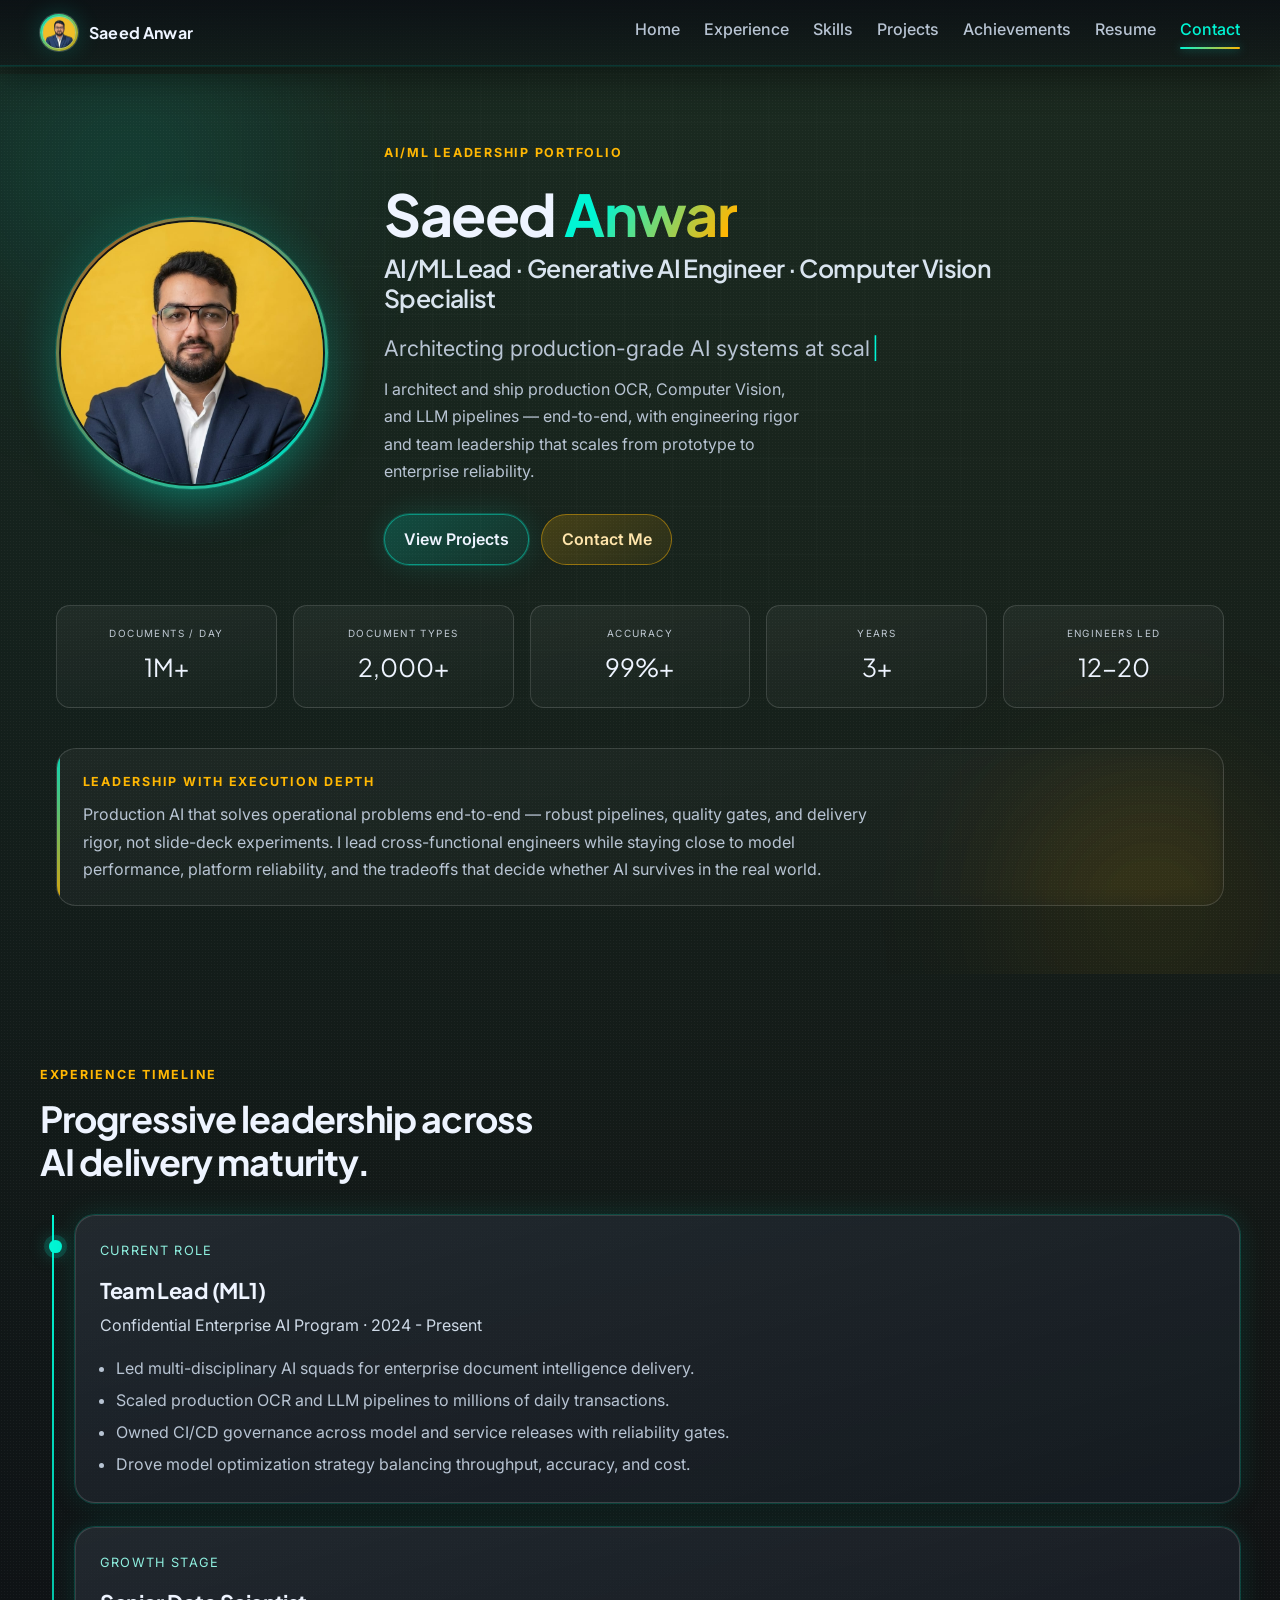
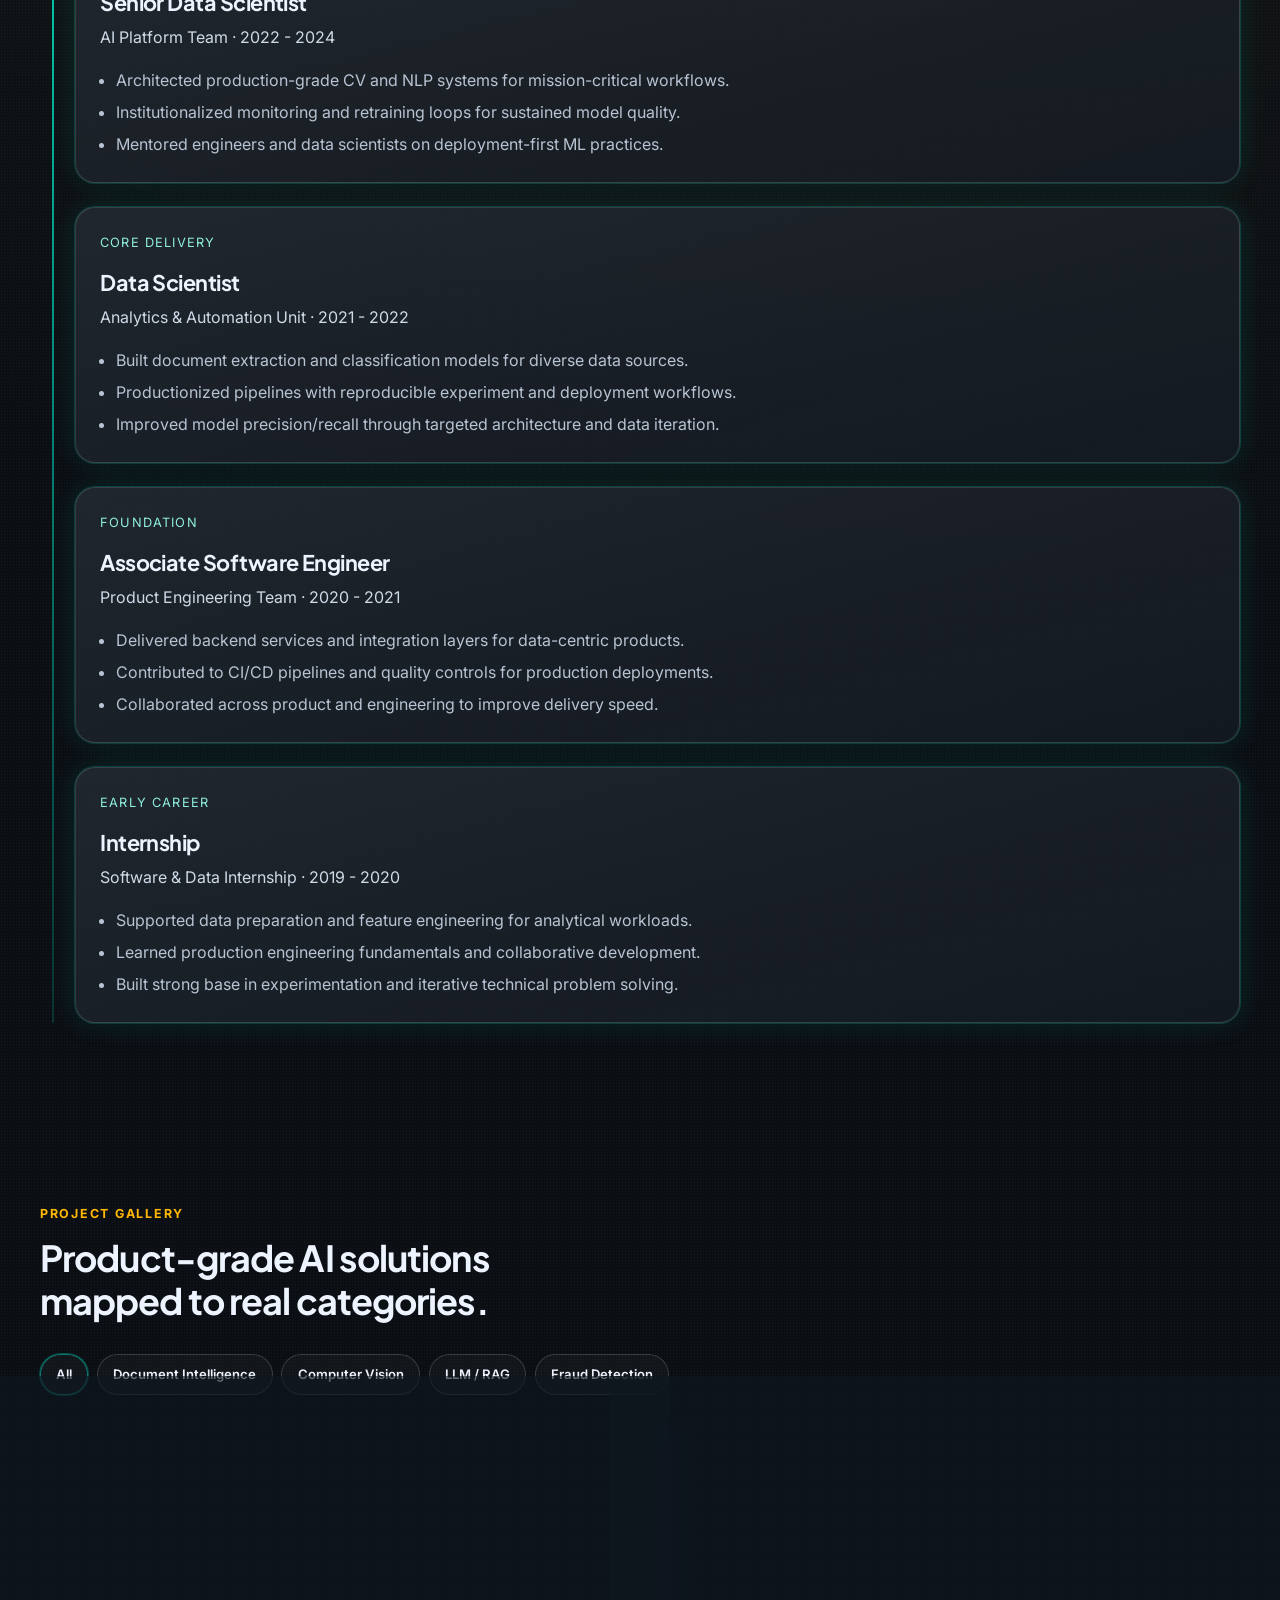
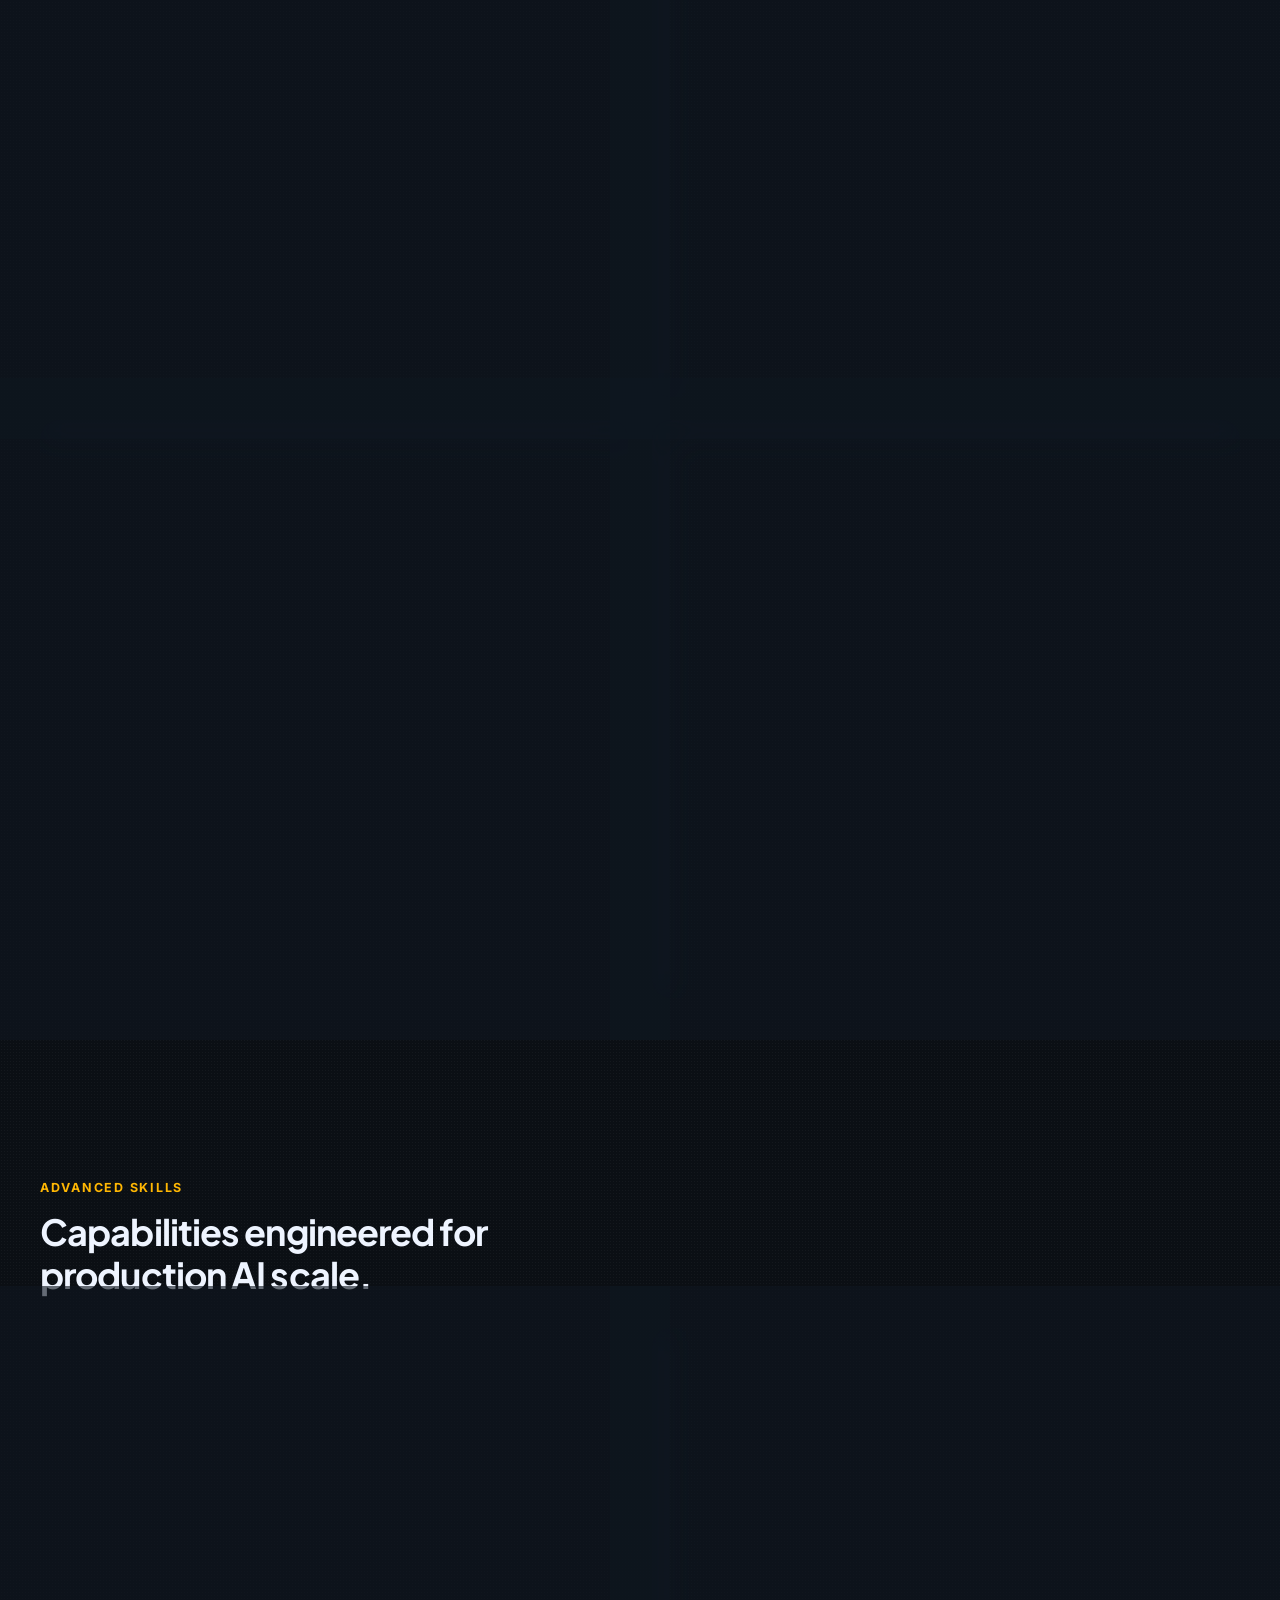
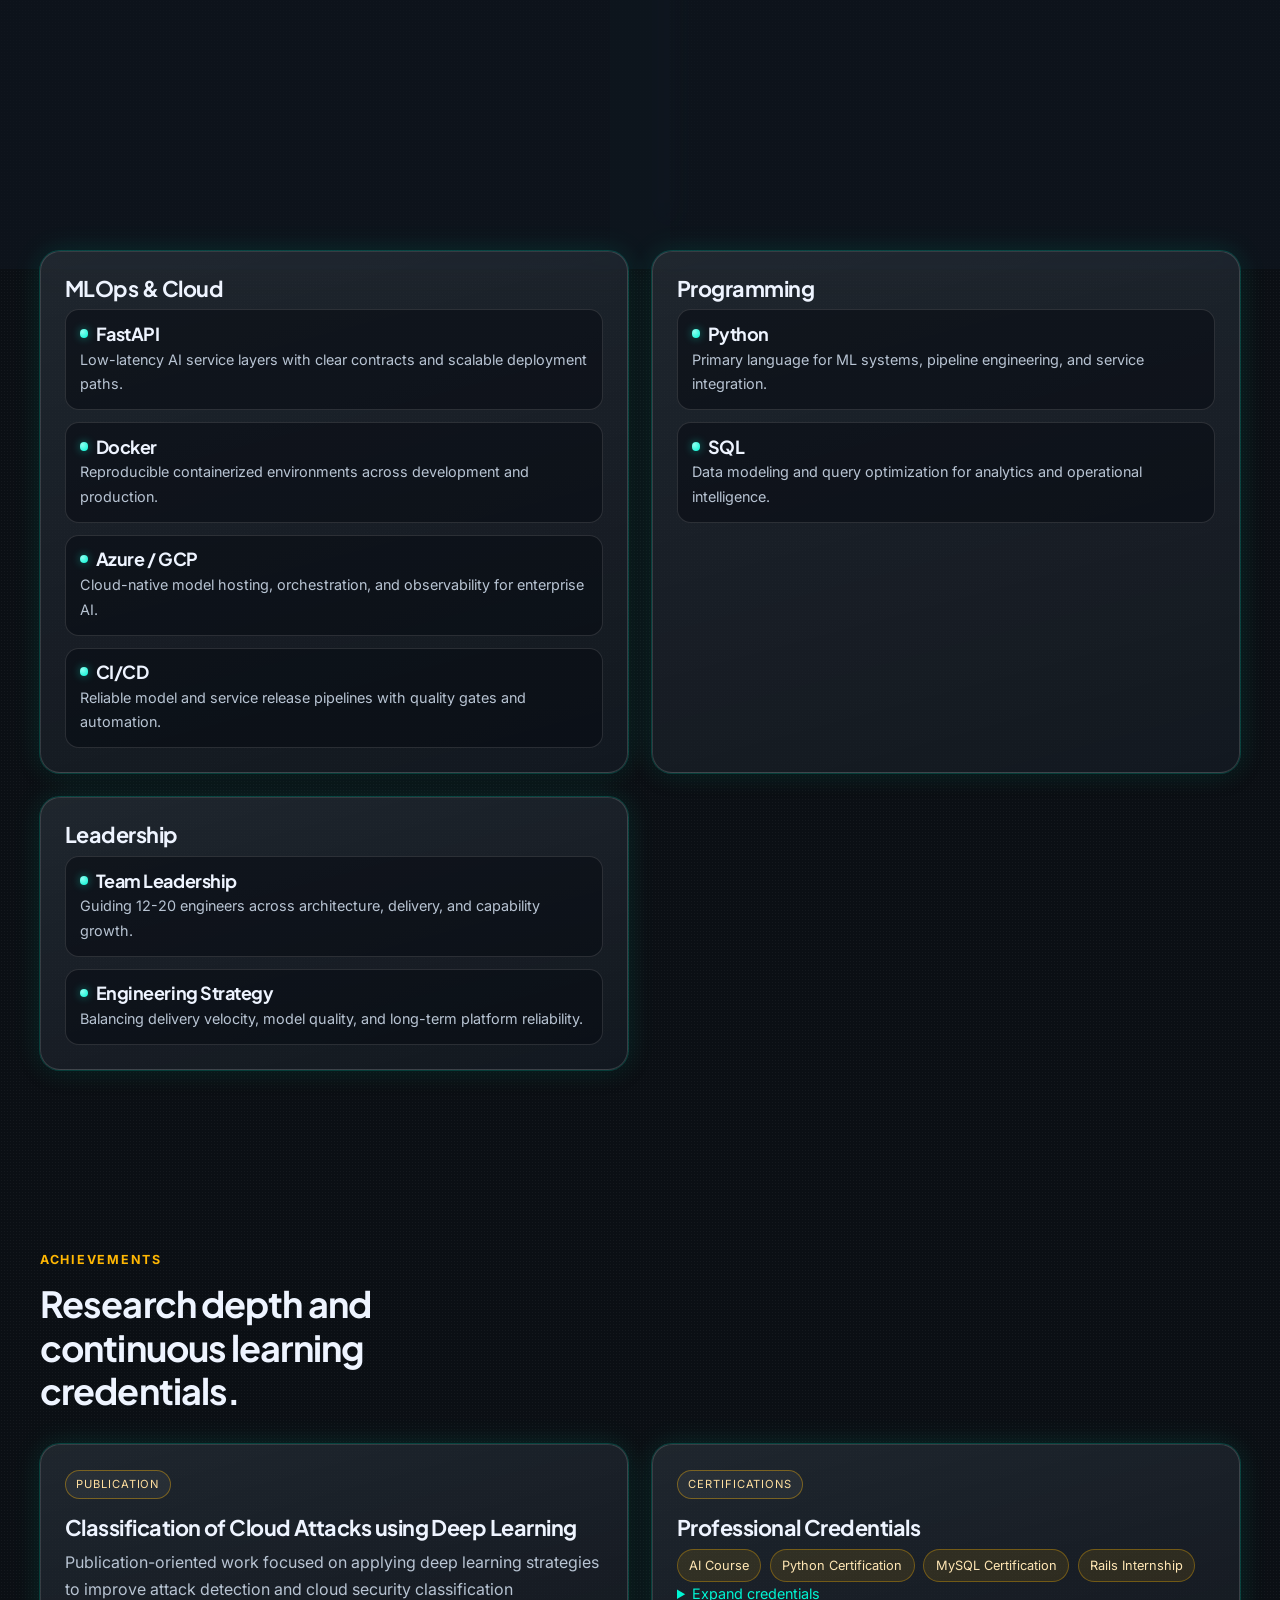
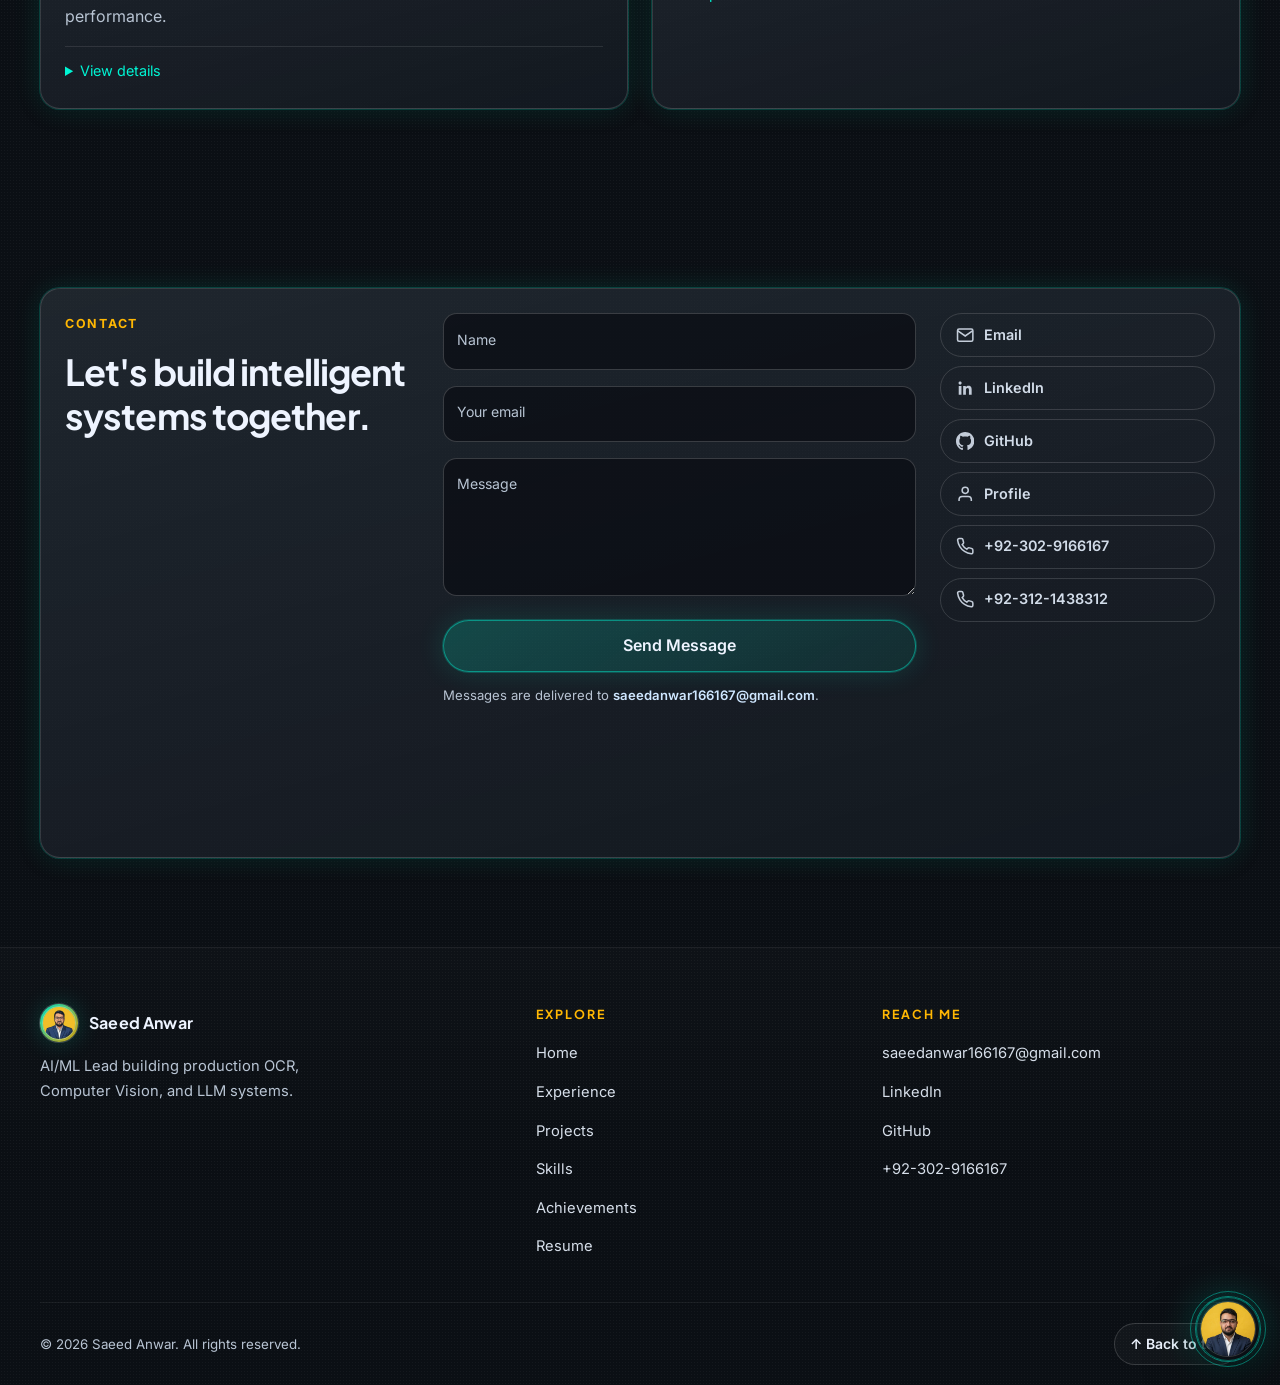
==== index.html @ 77d49981 "Refactor hero section by removing redundant profile frame and repositioning the floating action butt" ====
<!doctype html>
<html lang="en">
  <head>
    <meta charset="UTF-8" />
    <meta name="viewport" content="width=device-width, initial-scale=1.0" />
    <title>Saeed Anwar | AI/ML Lead Portfolio</title>
    <meta
      name="description"
      content="Saeed Anwar - AI/ML Lead building production OCR, Computer Vision, and LLM systems at enterprise scale."
    />
    <meta property="og:title" content="Saeed Anwar | AI/ML Lead Portfolio" />
    <meta
      property="og:description"
      content="Production-grade AI systems, high-impact projects, and end-to-end leadership in OCR, CV, and LLM pipelines."
    />
    <meta property="og:type" content="website" />
    <meta property="og:url" content="https://github.com/Saeed0296/saeed-anwar-portfolio" />
    <meta name="theme-color" content="#0B0F14" />

    <link rel="preconnect" href="https://fonts.googleapis.com" />
    <link rel="preconnect" href="https://fonts.gstatic.com" crossorigin />
    <link
      href="https://fonts.googleapis.com/css2?family=Inter:wght@400;500;600;700;800&family=Plus+Jakarta+Sans:wght@600;700;800&display=swap"
      rel="stylesheet"
    />
    <link rel="icon" type="image/svg+xml" href="assets/images/favicon-round.svg?v=4" />
    <link rel="alternate icon" type="image/jpeg" href="assets/images/logo_img.jpeg" />
    <link rel="apple-touch-icon" href="assets/images/logo_img.jpeg" />
    <link rel="stylesheet" href="assets/css/main.css" />
  </head>
  <body>
    <div class="cursor-glow" id="cursorGlow" aria-hidden="true"></div>
    <div class="bg-noise" aria-hidden="true"></div>
    <div class="scroll-progress" id="scrollProgress" aria-hidden="true"></div>

    <header class="site-header">
      <div class="container flex items-center justify-between">
        <a class="brand" href="#home" aria-label="Saeed Anwar Home">
          <span class="brand-avatar-wrap">
            <img
              src="assets/images/logo_img.jpeg"
              alt="Saeed Anwar portrait"
              class="brand-avatar"
              loading="lazy"
            />
          </span>
          <span class="brand-name">Saeed Anwar</span>
        </a>
        <nav class="site-nav" aria-label="Primary Navigation">
          <a href="#home">Home</a>
          <a href="#experience">Experience</a>
          <a href="#skills">Skills</a>
          <a href="#projects">Projects</a>
          <a href="#achievements">Achievements</a>
          <a href="resume.html" data-page-link>Resume</a>
          <a href="#contact">Contact</a>
        </nav>
        <button
          class="menu-toggle"
          id="menuToggle"
          type="button"
          aria-label="Toggle mobile navigation"
          aria-expanded="false"
          aria-controls="mobileMenu"
        >
          <span></span><span></span><span></span>
        </button>
      </div>
      <nav class="mobile-menu" id="mobileMenu" aria-label="Mobile Navigation">
        <a href="#home">Home</a>
        <a href="#experience">Experience</a>
        <a href="#skills">Skills</a>
        <a href="#projects">Projects</a>
        <a href="#achievements">Achievements</a>
        <a href="resume.html" data-page-link>Resume</a>
        <a href="#contact">Contact</a>
      </nav>
    </header>

    <main id="home">
      <section class="hero-bento section-transition" aria-label="Saeed Anwar — overview">
        <div class="hero-bento__bg" aria-hidden="true">
          <span class="hero-bento__glow hero-bento__glow--cyan"></span>
          <span class="hero-bento__glow hero-bento__glow--amber"></span>
          <span class="hero-bento__grid"></span>
        </div>

        <div class="container hero-bento__inner">
          <div class="hero-bento__lead">
            <figure class="hero-profile-frame hero-reveal" id="heroProfileFrame" data-hero-profile>
              <span class="hero-profile-frame__shine" aria-hidden="true"></span>
              <span class="hero-profile-frame__halo" aria-hidden="true"></span>
              <img
                class="hero-profile-frame__img"
                src="assets/images/profile_pic.jpeg"
                alt="Saeed Anwar"
                width="640"
                height="640"
                loading="eager"
                decoding="async"
              />
            </figure>

            <div class="hero-bento__copy">
              <p class="eyebrow hero-reveal">AI/ML Leadership Portfolio</p>
              <h1 class="hero-reveal">
                Saeed <span class="hero-bento__name-accent">Anwar</span>
              </h1>
              <h2 class="hero-title hero-reveal">
                AI/ML Lead · Generative AI Engineer · Computer Vision Specialist
              </h2>
              <p class="lead hero-reveal">
                <span id="typedTagline" data-text="Architecting production-grade AI systems at scale."></span>
              </p>
              <p class="hero-reveal hero-bento__hook">
                I architect and ship production OCR, Computer Vision, and LLM pipelines —
                end-to-end, with engineering rigor and team leadership that scales from prototype
                to enterprise reliability.
              </p>
              <div class="actions hero-reveal">
                <a class="btn btn-primary" href="#projects">View Projects</a>
                <a class="btn btn-secondary" href="#contact">Contact Me</a>
              </div>
            </div>
          </div>

          <ul class="hero-bento__stats reveal" aria-label="Impact metrics">
            <li class="reveal-stagger">
              <p class="stat-label">Documents / Day</p>
              <p class="stat-value">
                <span class="counter" data-target="1000000" data-format="compact" data-suffix="+">0</span>
              </p>
            </li>
            <li class="reveal-stagger">
              <p class="stat-label">Document Types</p>
              <p class="stat-value">
                <span class="counter" data-target="2000" data-format="comma" data-suffix="+">0</span>
              </p>
            </li>
            <li class="reveal-stagger">
              <p class="stat-label">Accuracy</p>
              <p class="stat-value">
                <span class="counter" data-target="99" data-suffix="%+">0</span>
              </p>
            </li>
            <li class="reveal-stagger">
              <p class="stat-label">Years</p>
              <p class="stat-value">
                <span class="counter" data-target="3" data-suffix="+">0</span>
              </p>
            </li>
            <li class="reveal-stagger">
              <p class="stat-label">Engineers Led</p>
              <p class="stat-value">12-20</p>
            </li>
          </ul>

          <article class="hero-bento__story reveal" aria-label="About Saeed Anwar">
            <p class="eyebrow reveal-stagger">Leadership with execution depth</p>
            <p class="reveal-stagger">
              Production AI that solves operational problems end-to-end —
              robust pipelines, quality gates, and delivery rigor, not slide-deck experiments.
              I lead cross-functional engineers while staying close to model performance,
              platform reliability, and the tradeoffs that decide whether AI survives in the real world.
            </p>
          </article>
        </div>
      </section>

      <section id="experience" class="section-wrap section-transition">
        <div class="container reveal">
          <div class="section-heading reveal-stagger">
            <p class="eyebrow">Experience Timeline</p>
            <h2>Progressive leadership across AI delivery maturity.</h2>
          </div>
          <div class="timeline">
            <article class="timeline-item reveal-stagger">
              <div class="timeline-dot"></div>
              <div class="card glass-card timeline-card">
                <p class="timeline-meta">Current Role</p>
                <h3>Team Lead (ML1)</h3>
                <p class="timeline-company">Confidential Enterprise AI Program · 2024 - Present</p>
                <ul>
                  <li>Led multi-disciplinary AI squads for enterprise document intelligence delivery.</li>
                  <li>Scaled production OCR and LLM pipelines to millions of daily transactions.</li>
                  <li>Owned CI/CD governance across model and service releases with reliability gates.</li>
                  <li>Drove model optimization strategy balancing throughput, accuracy, and cost.</li>
                </ul>
              </div>
            </article>
            <article class="timeline-item reveal-stagger">
              <div class="timeline-dot"></div>
              <div class="card glass-card timeline-card">
                <p class="timeline-meta">Growth Stage</p>
                <h3>Senior Data Scientist</h3>
                <p class="timeline-company">AI Platform Team · 2022 - 2024</p>
                <ul>
                  <li>Architected production-grade CV and NLP systems for mission-critical workflows.</li>
                  <li>Institutionalized monitoring and retraining loops for sustained model quality.</li>
                  <li>Mentored engineers and data scientists on deployment-first ML practices.</li>
                </ul>
              </div>
            </article>
            <article class="timeline-item reveal-stagger">
              <div class="timeline-dot"></div>
              <div class="card glass-card timeline-card">
                <p class="timeline-meta">Core Delivery</p>
                <h3>Data Scientist</h3>
                <p class="timeline-company">Analytics & Automation Unit · 2021 - 2022</p>
                <ul>
                  <li>Built document extraction and classification models for diverse data sources.</li>
                  <li>Productionized pipelines with reproducible experiment and deployment workflows.</li>
                  <li>Improved model precision/recall through targeted architecture and data iteration.</li>
                </ul>
              </div>
            </article>
            <article class="timeline-item reveal-stagger">
              <div class="timeline-dot"></div>
              <div class="card glass-card timeline-card">
                <p class="timeline-meta">Foundation</p>
                <h3>Associate Software Engineer</h3>
                <p class="timeline-company">Product Engineering Team · 2020 - 2021</p>
                <ul>
                  <li>Delivered backend services and integration layers for data-centric products.</li>
                  <li>Contributed to CI/CD pipelines and quality controls for production deployments.</li>
                  <li>Collaborated across product and engineering to improve delivery speed.</li>
                </ul>
              </div>
            </article>
            <article class="timeline-item reveal-stagger">
              <div class="timeline-dot"></div>
              <div class="card glass-card timeline-card">
                <p class="timeline-meta">Early Career</p>
                <h3>Internship</h3>
                <p class="timeline-company">Software & Data Internship · 2019 - 2020</p>
                <ul>
                  <li>Supported data preparation and feature engineering for analytical workloads.</li>
                  <li>Learned production engineering fundamentals and collaborative development.</li>
                  <li>Built strong base in experimentation and iterative technical problem solving.</li>
                </ul>
              </div>
            </article>
          </div>
        </div>
      </section>

      <section id="projects" class="section-wrap section-transition">
        <div class="container reveal">
          <div class="section-heading reveal-stagger">
            <p class="eyebrow">Project Gallery</p>
            <h2>Product-grade AI solutions mapped to real categories.</h2>
          </div>
          <div class="project-filters reveal-stagger">
            <button class="btn btn-ghost is-active" data-filter="all">All</button>
            <button class="btn btn-ghost" data-filter="Document Intelligence">Document Intelligence</button>
            <button class="btn btn-ghost" data-filter="Computer Vision">Computer Vision</button>
            <button class="btn btn-ghost" data-filter="LLM / RAG">LLM / RAG</button>
            <button class="btn btn-ghost" data-filter="Fraud Detection">Fraud Detection</button>
          </div>
          <div class="projects-grid">
            <article class="card glass-card project-card reveal-stagger tilt-card" data-category="Document Intelligence">
              <span class="badge">Document Intelligence</span>
              <img
                loading="lazy"
                src="https://images.unsplash.com/photo-1555949963-aa79dcee981c?auto=format&fit=crop&w=1200&q=80"
                alt="Document processing visualization"
              />
              <h3>Enterprise OCR Orchestrator</h3>
              <p>High-throughput extraction pipeline handling multilingual documents at scale.</p>
              <p class="stack">OCR · FastAPI · Docker · Azure</p>
              <a class="text-link" href="https://github.com/Saeed0296" target="_blank" rel="noopener"
                >View on GitHub</a
              >
            </article>
            <article class="card glass-card project-card reveal-stagger tilt-card" data-category="Computer Vision">
              <span class="badge">Computer Vision</span>
              <img
                loading="lazy"
                src="https://images.unsplash.com/photo-1535223289827-42f1e9919769?auto=format&fit=crop&w=1200&q=80"
                alt="Computer vision board"
              />
              <h3>Visual Defect Intelligence</h3>
              <p>Model suite using YOLO and ViT for real-time defect localization and triage.</p>
              <p class="stack">YOLO · ViT · Python · GCP</p>
              <a class="text-link" href="https://github.com/Saeed0296" target="_blank" rel="noopener"
                >View on GitHub</a
              >
            </article>
            <article class="card glass-card project-card reveal-stagger tilt-card" data-category="LLM / RAG">
              <span class="badge">LLM / RAG</span>
              <img
                loading="lazy"
                src="https://images.unsplash.com/photo-1677442135703-1787eea5ce01?auto=format&fit=crop&w=1200&q=80"
                alt="Generative AI interface"
              />
              <h3>Knowledge Copilot for Ops</h3>
              <p>RAG-powered assistant built on Llama 3 and Mistral for grounded decisions.</p>
              <p class="stack">Llama 3 · Mistral · RAG · SQL</p>
              <a class="text-link" href="https://github.com/Saeed0296" target="_blank" rel="noopener"
                >View on GitHub</a
              >
            </article>
            <article class="card glass-card project-card reveal-stagger tilt-card" data-category="Fraud Detection">
              <span class="badge">Fraud Detection</span>
              <img
                loading="lazy"
                src="https://images.unsplash.com/photo-1563013544-824ae1b704d3?auto=format&fit=crop&w=1200&q=80"
                alt="Fraud analytics interface"
              />
              <h3>Anomaly Risk Scoring Engine</h3>
              <p>Fraud detection pipeline combining graph and behavioral features for fast alerts.</p>
              <p class="stack">Python · SQL · CI/CD · FastAPI</p>
              <a class="text-link" href="https://github.com/Saeed0296" target="_blank" rel="noopener"
                >View on GitHub</a
              >
            </article>
          </div>
        </div>
      </section>

      <section id="skills" class="section-wrap section-transition">
        <div class="container reveal">
          <div class="section-heading reveal-stagger">
            <p class="eyebrow">Advanced Skills</p>
            <h2>Capabilities engineered for production AI scale.</h2>
          </div>
          <div class="skills-grid-bg" aria-hidden="true"></div>
          <div class="skills-category-grid">
            <article class="card glass-card skill-category-card">
              <h3>Computer Vision</h3>
              <div class="skills-items">
                <article class="skill-chip">
                  <h4><span class="icon-dot"></span> YOLO</h4>
                  <p>Real-time detection tuned for high-throughput document and object pipelines.</p>
                </article>
                <article class="skill-chip">
                  <h4><span class="icon-dot"></span> Mask R-CNN</h4>
                  <p>Instance-level segmentation for precise extraction and complex visual parsing.</p>
                </article>
                <article class="skill-chip">
                  <h4><span class="icon-dot"></span> ViT / TinyViT</h4>
                  <p>Transformer-based vision models optimized for quality-latency tradeoffs.</p>
                </article>
                <article class="skill-chip">
                  <h4><span class="icon-dot"></span> OCR</h4>
                  <p>End-to-end extraction pipelines for noisy, multi-format enterprise documents.</p>
                </article>
              </div>
            </article>

            <article class="card glass-card skill-category-card">
              <h3>LLMs & Generative AI</h3>
              <div class="skills-items">
                <article class="skill-chip">
                  <h4><span class="icon-dot"></span> Llama 3</h4>
                  <p>Domain-adapted copilots and assistants for enterprise intelligence workflows.</p>
                </article>
                <article class="skill-chip">
                  <h4><span class="icon-dot"></span> Mistral</h4>
                  <p>Lightweight, performant LLM deployments for controlled production use cases.</p>
                </article>
                <article class="skill-chip">
                  <h4><span class="icon-dot"></span> RAG</h4>
                  <p>Retrieval-first architectures for grounded, explainable generative outputs.</p>
                </article>
              </div>
            </article>

            <article class="card glass-card skill-category-card">
              <h3>MLOps & Cloud</h3>
              <div class="skills-items">
                <article class="skill-chip">
                  <h4><span class="icon-dot"></span> FastAPI</h4>
                  <p>Low-latency AI service layers with clear contracts and scalable deployment paths.</p>
                </article>
                <article class="skill-chip">
                  <h4><span class="icon-dot"></span> Docker</h4>
                  <p>Reproducible containerized environments across development and production.</p>
                </article>
                <article class="skill-chip">
                  <h4><span class="icon-dot"></span> Azure / GCP</h4>
                  <p>Cloud-native model hosting, orchestration, and observability for enterprise AI.</p>
                </article>
                <article class="skill-chip">
                  <h4><span class="icon-dot"></span> CI/CD</h4>
                  <p>Reliable model and service release pipelines with quality gates and automation.</p>
                </article>
              </div>
            </article>

            <article class="card glass-card skill-category-card">
              <h3>Programming</h3>
              <div class="skills-items">
                <article class="skill-chip">
                  <h4><span class="icon-dot"></span> Python</h4>
                  <p>Primary language for ML systems, pipeline engineering, and service integration.</p>
                </article>
                <article class="skill-chip">
                  <h4><span class="icon-dot"></span> SQL</h4>
                  <p>Data modeling and query optimization for analytics and operational intelligence.</p>
                </article>
              </div>
            </article>

            <article class="card glass-card skill-category-card">
              <h3>Leadership</h3>
              <div class="skills-items">
                <article class="skill-chip">
                  <h4><span class="icon-dot"></span> Team Leadership</h4>
                  <p>Guiding 12-20 engineers across architecture, delivery, and capability growth.</p>
                </article>
                <article class="skill-chip">
                  <h4><span class="icon-dot"></span> Engineering Strategy</h4>
                  <p>Balancing delivery velocity, model quality, and long-term platform reliability.</p>
                </article>
              </div>
            </article>
          </div>
        </div>
      </section>

      <section id="achievements" class="section-wrap section-transition">
        <div class="container reveal">
          <div class="section-heading reveal-stagger">
            <p class="eyebrow">Achievements</p>
            <h2>Research depth and continuous learning credentials.</h2>
          </div>
          <div class="grid cols-2 gap-md">
            <article class="card glass-card journal-card reveal-stagger">
              <p class="badge badge-accent">Publication</p>
              <h3>Classification of Cloud Attacks using Deep Learning</h3>
              <p>
                Publication-oriented work focused on applying deep learning strategies to improve
                attack detection and cloud security classification performance.
              </p>
              <details>
                <summary>View details</summary>
                <p>
                  Emphasizes practical model design, evaluation rigor, and applicability to
                  security operations where precision and response speed matter.
                </p>
              </details>
            </article>
            <article class="card glass-card reveal-stagger">
              <p class="badge badge-accent">Certifications</p>
              <h3>Professional Credentials</h3>
              <div class="cert-badges">
                <span>AI Course</span>
                <span>Python Certification</span>
                <span>MySQL Certification</span>
                <span>Rails Internship</span>
              </div>
              <details>
                <summary>Expand credentials</summary>
                <p>Applied learning credentials supporting software engineering and AI delivery.</p>
              </details>
            </article>
          </div>
        </div>
      </section>

      <section id="contact" class="section-wrap section-transition">
        <div class="container reveal">
          <div class="card glass-card contact-shell">
            <div>
              <p class="eyebrow">Contact</p>
              <h2>Let's build intelligent systems together.</h2>
            </div>
            <form id="contactForm" class="contact-form">
              <input type="hidden" name="_subject" value="Portfolio contact — Saeed Anwar" />
              <div class="input-group">
                <input id="name" name="name" type="text" placeholder=" " required autocomplete="name" />
                <label for="name">Name</label>
              </div>
              <div class="input-group">
                <input id="email" name="email" type="email" placeholder=" " required autocomplete="email" />
                <label for="email">Your email</label>
              </div>
              <div class="input-group">
                <textarea id="message" name="message" rows="4" placeholder=" " required></textarea>
                <label for="message">Message</label>
              </div>
              <button class="btn btn-primary" type="submit">Send Message</button>
              <p class="form-hint">Messages are delivered to <strong>saeedanwar166167@gmail.com</strong>.</p>
              <p class="form-success" id="formSuccess" aria-live="polite">Message sent successfully.</p>
              <p class="form-error" id="formError" aria-live="polite">Could not send. Please email directly.</p>
            </form>
            <div class="contact-aside">
              <div class="contact-links" aria-label="Contact links and phone numbers">
                <a class="contact-link-pill" href="mailto:saeedanwar166167@gmail.com">
                  <svg class="contact-icon" viewBox="0 0 24 24" fill="none" stroke="currentColor" stroke-width="2" aria-hidden="true">
                    <path d="M4 4h16c1.1 0 2 .9 2 2v12c0 1.1-.9 2-2 2H4c-1.1 0-2-.9-2-2V6c0-1.1.9-2 2-2z" />
                    <polyline points="22,6 12,13 2,6" />
                  </svg>
                  <span>Email</span>
                </a>
                <a
                  class="contact-link-pill"
                  href="https://www.linkedin.com/in/saeed2000"
                  target="_blank"
                  rel="noopener noreferrer"
                >
                  <svg class="contact-icon" viewBox="0 0 24 24" fill="currentColor" aria-hidden="true">
                    <path
                      d="M20.447 20.452h-3.554v-5.569c0-1.328-.027-3.037-1.852-3.037-1.853 0-2.136 1.445-2.136 2.939v5.667H9.351V9h3.414v1.561h.046c.477-.9 1.637-1.85 3.37-1.85 3.601 0 4.267 2.37 4.267 5.455v6.286zM5.337 7.433c-1.144 0-2.063-.926-2.063-2.065 0-1.138.92-2.063 2.063-2.063 1.14 0 2.064.925 2.064 2.063 0 1.139-.925 2.065-2.064 2.065zm1.782 13.019H3.555V9h3.564v11.452z"
                    />
                  </svg>
                  <span>LinkedIn</span>
                </a>
                <a class="contact-link-pill" href="https://github.com/Saeed0296" target="_blank" rel="noopener noreferrer">
                  <svg class="contact-icon" viewBox="0 0 24 24" fill="currentColor" aria-hidden="true">
                    <path
                      d="M12 0c-6.626 0-12 5.373-12 12 0 5.302 3.438 9.8 8.207 11.387.599.111.793-.261.793-.577v-2.234c-3.338.726-4.033-1.416-4.033-1.416-.546-1.387-1.333-1.756-1.333-1.756-1.089-.745.083-.729.083-.729 1.205.084 1.839 1.237 1.839 1.237 1.07 1.834 2.807 1.304 3.492.997.107-.775.418-1.305.762-1.604-2.665-.305-5.467-1.334-5.467-5.931 0-1.311.469-2.381 1.236-3.221-.124-.303-.535-1.524.117-3.176 0 0 1.008-.322 3.301 1.23.957-.266 1.983-.399 3.003-.404 1.02.005 2.047.138 3.006.404 2.291-1.552 3.297-1.23 3.297-1.23.653 1.653.242 2.874.118 3.176.77.84 1.235 1.911 1.235 3.221 0 4.609-2.807 5.624-5.479 5.921.43.372.823 1.102.823 2.222v3.293c0 .319.192.694.801.576 4.765-1.589 8.199-6.086 8.199-11.386 0-6.627-5.373-12-12-12z"
                    />
                  </svg>
                  <span>GitHub</span>
                </a>
                <a class="contact-link-pill" href="resume.html" data-page-link>
                  <svg class="contact-icon" viewBox="0 0 24 24" fill="none" stroke="currentColor" stroke-width="2" aria-hidden="true">
                    <path d="M20 21v-2a4 4 0 0 0-4-4H8a4 4 0 0 0-4 4v2" />
                    <circle cx="12" cy="7" r="4" />
                  </svg>
                  <span>Profile</span>
                </a>
                <a class="contact-link-pill" href="tel:+923029166167" aria-label="Call +92 302 9166167">
                  <svg class="contact-icon" viewBox="0 0 24 24" fill="none" stroke="currentColor" stroke-width="2" aria-hidden="true">
                    <path
                      d="M22 16.92v3a2 2 0 0 1-2.18 2 19.79 19.79 0 0 1-8.63-3.07 19.5 19.5 0 0 1-6-6 19.79 19.79 0 0 1-3.07-8.67A2 2 0 0 1 4.11 2h3a2 2 0 0 1 2 1.72 12.84 12.84 0 0 0 .7 2.81 2 2 0 0 1-.45 2.11L8.09 9.91a16 16 0 0 0 6 6l1.27-1.27a2 2 0 0 1 2.11-.45 12.84 12.84 0 0 0 2.81.7A2 2 0 0 1 22 16.92z"
                    />
                  </svg>
                  <span>+92-302-9166167</span>
                </a>
                <a class="contact-link-pill" href="tel:+923121438312" aria-label="Call +92 312 1438312">
                  <svg class="contact-icon" viewBox="0 0 24 24" fill="none" stroke="currentColor" stroke-width="2" aria-hidden="true">
                    <path
                      d="M22 16.92v3a2 2 0 0 1-2.18 2 19.79 19.79 0 0 1-8.63-3.07 19.5 19.5 0 0 1-6-6 19.79 19.79 0 0 1-3.07-8.67A2 2 0 0 1 4.11 2h3a2 2 0 0 1 2 1.72 12.84 12.84 0 0 0 .7 2.81 2 2 0 0 1-.45 2.11L8.09 9.91a16 16 0 0 0 6 6l1.27-1.27a2 2 0 0 1 2.11-.45 12.84 12.84 0 0 0 2.81.7A2 2 0 0 1 22 16.92z"
                    />
                  </svg>
                  <span>+92-312-1438312</span>
                </a>
              </div>
            </div>
          </div>
        </div>
      </section>
    </main>

    <footer class="site-footer">
      <div class="container site-footer__grid">
        <div class="site-footer__brand">
          <a class="brand brand--footer" href="#home" aria-label="Saeed Anwar — back to top">
            <span class="brand-avatar-wrap">
              <img src="assets/images/logo_img.jpeg" alt="" class="brand-avatar" loading="lazy" />
            </span>
            <span class="brand-name">Saeed Anwar</span>
          </a>
          <p class="site-footer__tagline">
            AI/ML Lead building production OCR, Computer Vision, and LLM systems.
          </p>
        </div>

        <nav class="site-footer__nav" aria-label="Footer navigation">
          <p class="site-footer__heading">Explore</p>
          <ul>
            <li><a href="#home">Home</a></li>
            <li><a href="#experience">Experience</a></li>
            <li><a href="#projects">Projects</a></li>
            <li><a href="#skills">Skills</a></li>
            <li><a href="#achievements">Achievements</a></li>
            <li><a href="resume.html" data-page-link>Resume</a></li>
          </ul>
        </nav>

        <div class="site-footer__contact">
          <p class="site-footer__heading">Reach me</p>
          <ul>
            <li><a href="mailto:saeedanwar166167@gmail.com">saeedanwar166167@gmail.com</a></li>
            <li><a href="https://www.linkedin.com/in/saeed2000" target="_blank" rel="noopener noreferrer">LinkedIn</a></li>
            <li><a href="https://github.com/Saeed0296" target="_blank" rel="noopener noreferrer">GitHub</a></li>
            <li><a href="tel:+923029166167">+92-302-9166167</a></li>
          </ul>
        </div>
      </div>

      <div class="container site-footer__row">
        <small>© <span id="year"></span> Saeed Anwar. All rights reserved.</small>
        <a class="btn btn-ghost btn-sm" href="#home" aria-label="Back to top">↑ Back to top</a>
      </div>
    </footer>

    <a
      href="#contact"
      class="profile-fab"
      id="profileFab"
      aria-label="Contact Saeed Anwar — scroll to contact form"
    >
      <span class="profile-fab__ring" aria-hidden="true"></span>
      <span class="profile-fab__pulse" aria-hidden="true"></span>
      <img
        class="profile-fab__img"
        src="assets/images/profile_pic.jpeg"
        alt=""
        width="72"
        height="72"
        decoding="async"
      />
      <span class="profile-fab__label">Contact Me</span>
    </a>

    <script src="assets/js/main.js"></script>
  </body>
</html>
---- assets/css/main.css ----
:root {
  --bg-obsidian: #0b0f14;
  --bg-elev-1: #101821;
  --bg-elev-2: #152231;
  --accent-primary: #00f5d4;
  --accent-secondary: #ffb703;
  --text-strong: #eef4ff;
  --text-muted: #b8c4d3;
  --text-soft: #d6dee9;
  --border-subtle: rgba(255, 255, 255, 0.14);
  --card-glass: rgba(16, 24, 33, 0.62);

  --font-display: "Plus Jakarta Sans", "Inter", -apple-system, blinkmacsystemfont, "Segoe UI",
    sans-serif;
  --font-body: "Inter", -apple-system, blinkmacsystemfont, "Segoe UI", sans-serif;

  --step--1: 0.875rem;
  --step-0: 1rem;
  --step-1: 1.125rem;
  --step-2: 1.35rem;
  --step-3: 1.75rem;
  --step-4: 2.25rem;
  --step-5: 3rem;

  --space-1: 0.25rem;
  --space-2: 0.5rem;
  --space-3: 0.75rem;
  --space-4: 1rem;
  --space-5: 1.5rem;
  --space-6: 2rem;
  --space-7: 3rem;
  --space-8: 4rem;
  --space-9: 6rem;

  --radius-sm: 0.5rem;
  --radius-md: 0.85rem;
  --radius-lg: 1.25rem;
  --radius-xl: 1.75rem;

  --shadow-sm: 0 4px 20px rgba(0, 0, 0, 0.25);
  --shadow-md: 0 12px 40px rgba(0, 0, 0, 0.4);
  --shadow-glow: 0 0 0 1px rgba(0, 245, 212, 0.2), 0 0 28px rgba(0, 245, 212, 0.14);
  --transition: 220ms ease;

  --container-max: 1200px;
  --section-pad: clamp(3.25rem, 7vw, 6rem);
  --header-height: 4.6rem;
}

/* CSS Reset */
*,
*::before,
*::after {
  box-sizing: border-box;
}

* {
  margin: 0;
}

html {
  scroll-behavior: smooth;
}

body {
  min-height: 100vh;
  text-rendering: optimizelegibility;
  -webkit-font-smoothing: antialiased;
}

img,
picture,
video,
canvas,
svg {
  display: block;
  max-width: 100%;
}

input,
button,
textarea,
select {
  font: inherit;
}

p,
h1,
h2,
h3,
h4,
h5,
h6 {
  overflow-wrap: break-word;
}

ul,
ol {
  list-style: none;
  padding: 0;
}

a {
  text-decoration: none;
  color: inherit;
}

/* Base */
body {
  background: radial-gradient(circle at 20% -20%, rgba(0, 245, 212, 0.14), transparent 35%),
    radial-gradient(circle at 80% -10%, rgba(255, 183, 3, 0.1), transparent 35%),
    var(--bg-obsidian);
  color: var(--text-strong);
  font-family: var(--font-body);
  font-size: var(--step-0);
  line-height: 1.7;
  position: relative;
  padding-top: var(--header-height);
}

p,
li {
  line-height: 1.7;
}

@media (pointer: fine) {
  body {
    cursor: none;
  }
}

.cursor-glow {
  position: fixed;
  width: 24px;
  height: 24px;
  border-radius: 50%;
  pointer-events: none;
  z-index: 60;
  background: radial-gradient(circle, rgba(0, 245, 212, 0.4), rgba(0, 245, 212, 0) 70%);
  transform: translate(-50%, -50%);
  opacity: 0;
}

.bg-noise {
  position: fixed;
  inset: 0;
  pointer-events: none;
  z-index: -1;
  opacity: 0.22;
  background-image: radial-gradient(rgba(255, 255, 255, 0.18) 0.35px, transparent 0.35px);
  background-size: 3px 3px;
}

::selection {
  background: rgba(0, 245, 212, 0.35);
  color: var(--text-strong);
}

::-webkit-scrollbar {
  width: 10px;
  height: 10px;
}

::-webkit-scrollbar-track {
  background: rgba(255, 255, 255, 0.03);
}

::-webkit-scrollbar-thumb {
  border-radius: 999px;
  background: linear-gradient(var(--accent-primary), rgba(0, 245, 212, 0.55));
  border: 2px solid rgba(11, 15, 20, 0.85);
}

* {
  scrollbar-width: thin;
  scrollbar-color: rgba(0, 245, 212, 0.5) rgba(255, 255, 255, 0.03);
}

/* Layout System */
.container {
  width: min(100% - 2rem, var(--container-max));
  margin-inline: auto;
}

.section-wrap {
  padding-block: var(--section-pad);
}

.section-transition {
  position: relative;
}

.section-transition::before {
  content: "";
  position: absolute;
  inset: 0;
  background: linear-gradient(to bottom, transparent, rgba(255, 255, 255, 0.02), transparent);
  opacity: 0;
  transition: opacity 500ms ease;
  pointer-events: none;
}

.section-transition:is(:hover, :focus-within)::before {
  opacity: 1;
}

.grid {
  display: grid;
}

.cols-2 {
  grid-template-columns: repeat(2, minmax(0, 1fr));
}

.cols-3 {
  grid-template-columns: repeat(3, minmax(0, 1fr));
}

.gap-md {
  gap: var(--space-5);
}

.gap-lg {
  gap: var(--space-6);
}

.flex {
  display: flex;
}

.items-center {
  align-items: center;
}

.justify-between {
  justify-content: space-between;
}

/* Typography */
h1,
h2,
h3,
h4,
h5,
h6 {
  font-family: var(--font-display);
  line-height: 1.2;
  letter-spacing: -0.025em;
}

h1 {
  font-size: clamp(var(--step-4), 5vw, var(--step-5));
  margin-bottom: var(--space-4);
}

h2 {
  font-size: clamp(var(--step-3), 3vw, var(--step-4));
}

h3 {
  font-size: var(--step-2);
}

h4 {
  font-size: var(--step-1);
}

h5 {
  font-size: var(--step-0);
}

h6 {
  font-size: var(--step--1);
}

p,
li,
small {
  color: var(--text-muted);
}

.lead {
  font-size: clamp(var(--step-1), 2.2vw, var(--step-2));
  max-width: 68ch;
}

.eyebrow {
  text-transform: uppercase;
  letter-spacing: 0.14em;
  color: var(--accent-secondary);
  font-size: 0.78rem;
  font-weight: 700;
  margin-bottom: var(--space-3);
}

/* Header */
.site-header {
  position: fixed;
  left: 0;
  right: 0;
  top: 0;
  z-index: 30;
  padding-block: 0.85rem;
  backdrop-filter: blur(14px);
  background: linear-gradient(to bottom, rgba(11, 15, 20, 0.88), rgba(11, 15, 20, 0.45));
  border-bottom: 1px solid rgba(0, 245, 212, 0.16);
  box-shadow: 0 0 0 1px rgba(0, 245, 212, 0.08), 0 10px 34px rgba(0, 0, 0, 0.45);
}

.brand {
  display: inline-flex;
  align-items: center;
  gap: 0.72rem;
  font-family: var(--font-display);
  font-weight: 700;
  letter-spacing: 0.01em;
}

.brand-avatar-wrap {
  width: 2.35rem;
  height: 2.35rem;
  border-radius: 50%;
  padding: 2px;
  background: linear-gradient(135deg, rgba(0, 245, 212, 0.9), rgba(255, 183, 3, 0.85));
  box-shadow: 0 0 0 1px rgba(255, 255, 255, 0.18), 0 0 24px rgba(0, 245, 212, 0.2);
}

.brand-avatar {
  width: 100%;
  height: 100%;
  border-radius: 50%;
  object-fit: cover;
  border: 1px solid rgba(255, 255, 255, 0.28);
}

.brand-name {
  color: var(--text-strong);
}

.brand:hover .brand-avatar-wrap {
  box-shadow: 0 0 0 1px rgba(255, 255, 255, 0.22), 0 0 28px rgba(0, 245, 212, 0.3);
}

.site-nav {
  display: flex;
  gap: var(--space-5);
}

.site-nav a {
  color: var(--text-muted);
  font-weight: 500;
  transition: color var(--transition), text-shadow var(--transition);
}

.site-nav a:hover,
.site-nav a:focus-visible {
  color: var(--accent-primary);
  text-shadow: 0 0 14px rgba(0, 245, 212, 0.45);
}

.site-nav a.is-current,
.mobile-menu a.is-current {
  color: var(--accent-primary);
}

.menu-toggle {
  display: none;
  width: 2.7rem;
  height: 2.7rem;
  border-radius: 0.7rem;
  border: 1px solid rgba(0, 245, 212, 0.32);
  background: rgba(255, 255, 255, 0.04);
  align-items: center;
  justify-content: center;
  flex-direction: column;
  gap: 0.26rem;
  cursor: pointer;
}

.menu-toggle span {
  width: 1.1rem;
  height: 2px;
  background: var(--text-strong);
  border-radius: 5px;
  transition: transform var(--transition), opacity var(--transition);
}

.menu-toggle.is-open span:nth-child(1) {
  transform: translateY(6px) rotate(45deg);
}

.menu-toggle.is-open span:nth-child(2) {
  opacity: 0;
}

.menu-toggle.is-open span:nth-child(3) {
  transform: translateY(-6px) rotate(-45deg);
}

.mobile-menu {
  display: none;
  border-top: 1px solid rgba(255, 255, 255, 0.08);
  padding: 0.65rem 1rem 1rem;
  background: rgba(11, 15, 20, 0.92);
}

.mobile-menu a {
  display: block;
  padding: 0.62rem 0.2rem;
  color: var(--text-muted);
}

.mobile-menu.is-open {
  display: block;
}

/* Buttons */
.btn {
  display: inline-flex;
  align-items: center;
  justify-content: center;
  gap: var(--space-2);
  border-radius: 999px;
  font-weight: 600;
  border: 1px solid transparent;
  padding: 0.7rem 1.2rem;
  transition: transform var(--transition), box-shadow var(--transition), border-color var(--transition),
    background-color var(--transition), color var(--transition);
  cursor: pointer;
}

.btn:hover {
  transform: translateY(-1px);
  filter: saturate(1.15);
}

.btn:focus-visible {
  outline: 2px solid var(--accent-primary);
  outline-offset: 2px;
}

.btn-primary {
  background: linear-gradient(145deg, rgba(0, 245, 212, 0.2), rgba(0, 245, 212, 0.08));
  border-color: rgba(0, 245, 212, 0.45);
  color: var(--text-strong);
  box-shadow: var(--shadow-glow);
}

.btn-primary:hover {
  box-shadow: 0 0 0 1px rgba(0, 245, 212, 0.35), 0 0 32px rgba(0, 245, 212, 0.2),
    0 0 64px rgba(0, 245, 212, 0.16);
}

.btn-secondary {
  background: linear-gradient(145deg, rgba(255, 183, 3, 0.2), rgba(255, 183, 3, 0.08));
  border-color: rgba(255, 183, 3, 0.45);
  color: #ffe5ab;
}

.btn-secondary:hover {
  box-shadow: 0 0 0 1px rgba(255, 183, 3, 0.42), 0 0 32px rgba(255, 183, 3, 0.18);
}

.btn-ghost {
  border-color: rgba(255, 255, 255, 0.16);
  background: rgba(255, 255, 255, 0.03);
  color: var(--text-strong);
}

.btn-sm {
  padding: 0.52rem 0.95rem;
  font-size: var(--step--1);
}

/* Cards */
.card {
  border-radius: var(--radius-lg);
  padding: clamp(1rem, 2.5vw, 1.5rem);
}

.glass-card {
  background: linear-gradient(165deg, rgba(255, 255, 255, 0.08), rgba(255, 255, 255, 0.02)),
    var(--card-glass);
  border: 1px solid var(--border-subtle);
  box-shadow: var(--shadow-sm), var(--shadow-glow);
  backdrop-filter: blur(14px);
}

.glass-card h2,
.glass-card h3 {
  margin-bottom: var(--space-2);
}

.glass-card p {
  margin-bottom: var(--space-4);
}

.text-link {
  color: var(--accent-primary);
  font-weight: 600;
}

.badge {
  display: inline-flex;
  padding: 0.25rem 0.65rem;
  border-radius: 999px;
  font-size: 0.7rem;
  letter-spacing: 0.08em;
  text-transform: uppercase;
  color: var(--text-strong);
  border: 1px solid rgba(255, 255, 255, 0.15);
  background: rgba(255, 255, 255, 0.05);
  margin-bottom: var(--space-3);
}

.badge-accent {
  border-color: rgba(255, 183, 3, 0.38);
  color: #ffdf9f;
}

/* Sections */
#contact,
#experience,
#skills,
#projects,
#achievements {
  scroll-margin-top: calc(var(--header-height) + 0.75rem);
}

.section-heading {
  margin-bottom: var(--space-6);
}

.section-heading h2 {
  max-width: 20ch;
}

.hero {
  padding-top: clamp(2rem, 4vw, 3rem);
}

.full-hero {
  min-height: calc(100vh - var(--header-height));
  display: flex;
  align-items: center;
}

.hero-grid {
  display: grid;
  grid-template-columns: 1.25fr 1fr;
  gap: clamp(1.5rem, 3vw, 2.4rem);
  align-items: stretch;
}

/* Unified Hero + About bento section */
.hero-bento {
  position: relative;
  min-height: calc(100vh - var(--header-height));
  padding-block: clamp(2.5rem, 6vw, 4.25rem);
  display: flex;
  align-items: center;
  overflow: hidden;
}

.hero-bento__bg {
  position: absolute;
  inset: 0;
  pointer-events: none;
  z-index: 0;
}

.hero-bento__glow {
  position: absolute;
  border-radius: 50%;
  filter: blur(80px);
  opacity: 0.55;
  animation: heroGlowDrift 16s ease-in-out infinite alternate;
}

.hero-bento__glow--cyan {
  width: 32rem;
  height: 32rem;
  top: -10rem;
  left: -8rem;
  background: radial-gradient(circle, rgba(0, 245, 212, 0.3), transparent 65%);
}

.hero-bento__glow--amber {
  width: 28rem;
  height: 28rem;
  bottom: -10rem;
  right: -6rem;
  background: radial-gradient(circle, rgba(255, 183, 3, 0.22), transparent 65%);
  animation-delay: -8s;
}

.hero-bento__grid {
  position: absolute;
  inset: 0;
  background-image: linear-gradient(rgba(255, 255, 255, 0.04) 1px, transparent 1px),
    linear-gradient(90deg, rgba(255, 255, 255, 0.04) 1px, transparent 1px);
  background-size: 48px 48px;
  mask-image: radial-gradient(circle at 50% 35%, black 25%, transparent 80%);
  opacity: 0.5;
}

.hero-bento__inner {
  position: relative;
  z-index: 1;
  display: flex;
  flex-direction: column;
  gap: clamp(1.5rem, 3.5vw, 2.5rem);
  width: 100%;
  padding-inline: clamp(1rem, 5vw, 3.5rem);
}

.hero-bento__lead {
  display: grid;
  grid-template-columns: auto minmax(0, 1fr);
  gap: clamp(1.75rem, 5vw, 3.5rem);
  align-items: center;
}

.hero-profile-frame {
  position: relative;
  display: block;
  border-radius: 50%;
  padding: 3px;
  margin: 0;
  background: conic-gradient(
    from 140deg,
    rgba(0, 245, 212, 0.85),
    rgba(255, 122, 26, 0.6),
    rgba(0, 245, 212, 0.85)
  );
  box-shadow:
    0 22px 60px -25px rgba(0, 245, 212, 0.55),
    0 0 0 1px rgba(0, 245, 212, 0.18);
  isolation: isolate;
  overflow: visible;
}

.hero-bento__lead .hero-profile-frame {
  --portrait-size: clamp(11rem, 22vw, 17rem);
  width: var(--portrait-size);
  height: var(--portrait-size);
  aspect-ratio: 1 / 1;
  flex: 0 0 var(--portrait-size);
  align-self: center;
  justify-self: start;
}

.hero-bento__lead .hero-profile-frame__img {
  width: 100%;
  height: 100%;
  aspect-ratio: 1 / 1;
  object-fit: cover;
  border-radius: 50%;
}

.hero-bento__copy {
  display: flex;
  flex-direction: column;
  gap: 0.6rem;
  max-width: 38rem;
}

.hero-bento__copy h1 {
  font-size: clamp(2.4rem, 5.5vw, 3.6rem);
  margin-bottom: 0;
  line-height: 1.05;
}

.hero-bento__name-accent {
  background: linear-gradient(120deg, var(--accent-primary) 25%, var(--accent-secondary) 90%);
  background-clip: text;
  -webkit-background-clip: text;
  color: transparent;
  -webkit-text-fill-color: transparent;
}

.hero-bento__copy .hero-title {
  margin-bottom: 0.4rem;
}

.hero-bento__hook {
  max-width: 42ch;
  color: var(--text-muted);
  margin-bottom: 0.4rem;
}

.hero-bento__copy .actions {
  margin-top: 0.8rem;
}

.hero-bento__stats {
  display: grid;
  grid-template-columns: repeat(5, minmax(0, 1fr));
  gap: clamp(0.6rem, 1.4vw, 1rem);
  margin: 0;
  padding: 0;
  list-style: none;
}

.hero-bento__stats li {
  display: flex;
  flex-direction: column;
  align-items: center;
  justify-content: center;
  text-align: center;
  gap: 0.3rem;
  padding: clamp(0.85rem, 2vw, 1.15rem) 0.6rem;
  border-radius: var(--radius-md);
  background: linear-gradient(165deg, rgba(255, 255, 255, 0.05), rgba(255, 255, 255, 0.01));
  border: 1px solid var(--border-subtle);
  backdrop-filter: blur(10px);
  transition: transform var(--transition), border-color var(--transition), box-shadow var(--transition);
}

.hero-bento__stats li:hover {
  transform: translateY(-3px);
  border-color: rgba(0, 245, 212, 0.36);
  box-shadow: 0 0 0 1px rgba(0, 245, 212, 0.2), 0 0 28px rgba(0, 245, 212, 0.16);
}

.hero-bento__stats .stat-label {
  font-size: 0.62rem;
  letter-spacing: 0.14em;
  margin-bottom: 0;
}

.hero-bento__stats .stat-value {
  font-size: clamp(1.05rem, 2.4vw, 1.55rem);
  margin-bottom: 0;
}

.hero-bento__story {
  padding: clamp(1rem, 2.4vw, 1.4rem) clamp(1.1rem, 2.6vw, 1.6rem);
  border-radius: var(--radius-lg);
  background: linear-gradient(160deg, rgba(255, 255, 255, 0.045), rgba(255, 255, 255, 0.008));
  border: 1px solid var(--border-subtle);
  backdrop-filter: blur(10px);
  position: relative;
  overflow: hidden;
}

.hero-bento__story::before {
  content: "";
  position: absolute;
  left: 0;
  top: 0;
  bottom: 0;
  width: 3px;
  background: linear-gradient(var(--accent-primary), var(--accent-secondary));
  opacity: 0.85;
}

.hero-bento__story .eyebrow {
  margin-bottom: 0.55rem;
}

.hero-bento__story p:not(.eyebrow) {
  margin-bottom: 0;
  max-width: 80ch;
}

.hero-profile-frame__halo {
  position: absolute;
  inset: -18%;
  border-radius: 50%;
  background: radial-gradient(circle, rgba(0, 245, 212, 0.22), transparent 68%);
  pointer-events: none;
  z-index: 0;
  animation: profileHaloPulse 5.5s ease-in-out infinite;
}

.hero-profile-frame__shine {
  position: absolute;
  inset: 0;
  border-radius: 50%;
  background: linear-gradient(
    125deg,
    transparent 42%,
    rgba(255, 255, 255, 0.14) 50%,
    transparent 58%
  );
  pointer-events: none;
  z-index: 2;
  mix-blend-mode: soft-light;
  animation: profileShineDrift 10s linear infinite;
}

.hero-profile-frame__img {
  position: relative;
  z-index: 1;
  width: 100%;
  height: 100%;
  border-radius: 50%;
  object-fit: cover;
  display: block;
  border: 2px solid rgba(11, 15, 20, 0.92);
}

.intro-hook {
  max-width: 38rem;
  color: var(--text-muted);
  margin-bottom: var(--space-4);
}

.profile-fab {
  position: fixed !important;
  right: max(1.25rem, env(safe-area-inset-right, 0px)) !important;
  bottom: max(1.5rem, calc(1rem + env(safe-area-inset-bottom, 0px))) !important;
  top: auto !important;
  left: auto !important;
  z-index: 9999;
  width: 4rem;
  height: 4rem;
  display: inline-flex;
  align-items: center;
  justify-content: center;
  border-radius: 50%;
  text-decoration: none;
  color: inherit;
  opacity: 1;
  pointer-events: auto;
  transition: transform 0.25s ease, box-shadow 0.35s ease;
  background: radial-gradient(
    circle at 30% 25%,
    rgba(0, 245, 212, 0.18),
    rgba(11, 15, 20, 0.95) 70%
  );
  box-shadow:
    0 0 0 1px rgba(0, 245, 212, 0.45),
    0 18px 50px rgba(0, 0, 0, 0.55),
    0 0 42px rgba(0, 245, 212, 0.28);
  isolation: isolate;
  animation: fabFloat 4s ease-in-out infinite;
}

.profile-fab:hover {
  transform: translateY(-3px) scale(1.04);
  box-shadow:
    0 0 0 1px rgba(0, 245, 212, 0.7),
    0 24px 60px rgba(0, 0, 0, 0.6),
    0 0 56px rgba(0, 245, 212, 0.42);
}

.profile-fab:hover .profile-fab__label {
  opacity: 1;
  transform: translate(-0.5rem, -50%) scale(1);
  pointer-events: auto;
}

.profile-fab:focus-visible {
  outline: 2px solid var(--accent-primary);
  outline-offset: 4px;
}

.profile-fab__ring {
  position: absolute;
  inset: -6px;
  border-radius: 50%;
  border: 1px solid rgba(0, 245, 212, 0.45);
  opacity: 0.9;
  animation: fabRingPulse 2.8s ease-in-out infinite;
  pointer-events: none;
}

.profile-fab__pulse {
  position: absolute;
  inset: 0;
  border-radius: 50%;
  border: 1px solid rgba(0, 245, 212, 0.35);
  z-index: 0;
  animation: fabPulse 2.4s ease-out infinite;
  pointer-events: none;
}

.profile-fab__img {
  position: relative;
  z-index: 2;
  width: calc(100% - 8px);
  height: calc(100% - 8px);
  object-fit: cover;
  border-radius: 50%;
  border: 1.5px solid rgba(255, 255, 255, 0.18);
  box-shadow: inset 0 0 12px rgba(0, 0, 0, 0.4);
}

.profile-fab__label {
  position: absolute;
  right: 100%;
  top: 50%;
  transform: translate(0, -50%) scale(0.96);
  margin-right: 0.6rem;
  font-size: 0.7rem;
  font-weight: 700;
  letter-spacing: 0.12em;
  text-transform: uppercase;
  padding: 0.4rem 0.75rem;
  border-radius: 999px;
  background: rgba(11, 15, 20, 0.96);
  border: 1px solid rgba(0, 245, 212, 0.45);
  color: var(--accent-primary);
  white-space: nowrap;
  z-index: 3;
  opacity: 0;
  pointer-events: none;
  transition: opacity 0.25s ease, transform 0.25s ease;
  box-shadow: 0 8px 22px rgba(0, 0, 0, 0.45);
}

@media (width <= 520px) {
  .profile-fab {
    width: 3.5rem;
    height: 3.5rem;
    right: max(1rem, env(safe-area-inset-right, 0px)) !important;
    bottom: max(1rem, calc(0.75rem + env(safe-area-inset-bottom, 0px))) !important;
  }

  .profile-fab__label {
    display: none;
  }

  .hero-showcase__metrics {
    grid-template-columns: 1fr;
  }
}

@keyframes fabFloat {
  0%, 100% {
    transform: translateY(0);
  }
  50% {
    transform: translateY(-4px);
  }
}

.hero-content {
  display: flex;
  flex-direction: column;
  justify-content: center;
}

.hero-title {
  font-size: clamp(1.12rem, 2.2vw, 1.55rem);
  color: #d9e4ef;
  font-weight: 600;
  margin-bottom: var(--space-4);
}

#typedTagline::after {
  content: "|";
  margin-left: 0.12rem;
  color: var(--accent-primary);
  animation: blink 1s step-end infinite;
}

.hero-subtext {
  max-width: 68ch;
}

.hero-subtext strong {
  color: var(--text-strong);
}

.hero-visual {
  min-height: 25rem;
  position: relative;
  overflow: hidden;
  display: grid;
  align-content: end;
}

#neuralCanvas {
  position: absolute;
  inset: 0;
  width: 100%;
  height: 100%;
}

.hero-visual .stats-list {
  position: relative;
  z-index: 1;
  background: rgba(11, 15, 20, 0.62);
  border: 1px solid rgba(255, 255, 255, 0.12);
  border-radius: var(--radius-md);
  padding: var(--space-4);
}

.scroll-indicator {
  display: inline-flex;
  align-items: center;
  gap: 0.55rem;
  margin-top: var(--space-6);
  color: var(--text-muted);
  font-size: var(--step--1);
}

.scroll-indicator i {
  width: 0.8rem;
  height: 1.35rem;
  border: 1px solid rgba(255, 255, 255, 0.4);
  border-radius: 999px;
  position: relative;
}

.scroll-indicator i::before {
  content: "";
  position: absolute;
  left: 50%;
  top: 0.2rem;
  transform: translateX(-50%);
  width: 0.2rem;
  height: 0.2rem;
  background: var(--accent-primary);
  border-radius: 999px;
  animation: scrollPulse 1.5s ease-in-out infinite;
}

.hero-reveal {
  opacity: 0;
  transform: translateY(14px);
  animation: fadeInUp 680ms ease forwards;
}

.hero-reveal:nth-child(1) {
  animation-delay: 80ms;
}

.hero-reveal:nth-child(2) {
  animation-delay: 180ms;
}

.hero-reveal:nth-child(3) {
  animation-delay: 280ms;
}

.hero-reveal:nth-child(4) {
  animation-delay: 380ms;
}

.hero-reveal:nth-child(5) {
  animation-delay: 480ms;
}

.hero-reveal:nth-child(6) {
  animation-delay: 580ms;
}

.hero-reveal:nth-child(7) {
  animation-delay: 680ms;
}

.actions {
  display: flex;
  flex-wrap: wrap;
  gap: var(--space-3);
  margin-top: var(--space-5);
}

.stats-list {
  display: grid;
  gap: var(--space-3);
}

.stats-list li {
  display: flex;
  justify-content: space-between;
  gap: var(--space-4);
}

.stats-list span {
  color: var(--text-muted);
}

.stats-list strong {
  color: var(--text-strong);
  font-size: var(--step--1);
}

.about-layout {
  align-items: start;
}

.about-story p:last-child {
  margin-bottom: 0;
}

.about-stats-grid {
  display: grid;
  grid-template-columns: repeat(2, minmax(0, 1fr));
  gap: var(--space-4);
}

.stat-card {
  transition: transform var(--transition), box-shadow var(--transition), border-color var(--transition);
}

.stat-card:hover {
  transform: translateY(-3px);
  border-color: rgba(0, 245, 212, 0.36);
  box-shadow: 0 0 0 1px rgba(0, 245, 212, 0.24), 0 0 30px rgba(0, 245, 212, 0.2);
}

.stat-label {
  text-transform: uppercase;
  letter-spacing: 0.08em;
  font-size: 0.75rem;
  color: rgba(232, 241, 255, 0.8);
  margin-bottom: var(--space-2);
}

.stat-value {
  color: var(--text-strong);
  font-family: var(--font-display);
  font-size: clamp(1.2rem, 3vw, 1.95rem);
  margin-bottom: 0;
}

.span-2 {
  grid-column: span 2;
}

.timeline {
  position: relative;
  margin-left: 0.2rem;
  padding-left: 2rem;
  display: grid;
  gap: var(--space-5);
}

.timeline::before {
  content: "";
  position: absolute;
  left: 0.55rem;
  top: 0;
  bottom: 0;
  width: 2px;
  background: linear-gradient(var(--accent-primary), rgba(0, 245, 212, 0.15));
}

.timeline-item {
  position: relative;
}

.timeline-dot {
  position: absolute;
  left: -1.62rem;
  top: 1.55rem;
  width: 0.8rem;
  height: 0.8rem;
  border-radius: 50%;
  background: var(--accent-primary);
  box-shadow: 0 0 0 5px rgba(0, 245, 212, 0.14), 0 0 18px rgba(0, 245, 212, 0.5);
}

.timeline-card ul {
  list-style: disc;
  margin-left: 1rem;
  display: grid;
  gap: 0.3rem;
}

.timeline-card li {
  color: var(--text-muted);
}

.timeline-meta {
  color: #8fefdf;
  font-size: 0.8rem;
  text-transform: uppercase;
  letter-spacing: 0.09em;
  margin-bottom: 0.35rem;
}

.timeline-company {
  color: #cfdae7;
  margin-bottom: 0.8rem;
}

.project-filters {
  display: flex;
  flex-wrap: wrap;
  gap: 0.55rem;
  margin-bottom: var(--space-5);
}

.project-filters .btn {
  padding: 0.5rem 0.95rem;
  font-size: 0.82rem;
}

.project-filters .is-active {
  border-color: rgba(0, 245, 212, 0.45);
  box-shadow: 0 0 0 1px rgba(0, 245, 212, 0.26);
}

.projects-grid {
  display: grid;
  grid-template-columns: repeat(2, minmax(0, 1fr));
  gap: var(--space-5);
}

.project-card {
  transform-style: preserve-3d;
  transition: transform var(--transition), box-shadow var(--transition);
}

.project-card img {
  width: 100%;
  aspect-ratio: 16 / 9;
  object-fit: cover;
  border-radius: var(--radius-md);
  margin-bottom: var(--space-3);
  border: 1px solid rgba(255, 255, 255, 0.1);
}

.project-card .stack {
  color: #d6f5ef;
  font-size: 0.86rem;
}

.project-card:hover {
  box-shadow: 0 0 0 1px rgba(0, 245, 212, 0.24), 0 16px 36px rgba(0, 0, 0, 0.4),
    0 0 30px rgba(0, 245, 212, 0.12);
}

.project-card.is-hidden {
  display: none;
}

.skills-category-grid {
  position: relative;
  display: grid;
  grid-template-columns: repeat(2, minmax(0, 1fr));
  gap: var(--space-5);
}

.skills-grid-bg {
  position: absolute;
  inset: 0;
  background-image: linear-gradient(rgba(255, 255, 255, 0.05) 1px, transparent 1px),
    linear-gradient(90deg, rgba(255, 255, 255, 0.05) 1px, transparent 1px);
  background-size: 34px 34px;
  opacity: 0.12;
  mask-image: radial-gradient(circle at 50% 40%, black 25%, transparent 80%);
  animation: gridFloat 18s linear infinite;
  pointer-events: none;
}

.skill-category-card {
  position: relative;
  z-index: 1;
}

.skills-items {
  display: grid;
  gap: var(--space-3);
}

.skill-chip {
  border: 1px solid rgba(255, 255, 255, 0.12);
  background: rgba(8, 12, 18, 0.56);
  border-radius: var(--radius-md);
  padding: 0.78rem 0.85rem;
  transition: transform var(--transition), box-shadow var(--transition), border-color var(--transition);
}

.skill-chip h4 {
  display: flex;
  align-items: center;
  gap: 0.45rem;
  margin-bottom: 0.2rem;
}

.skill-chip p {
  font-size: 0.9rem;
  margin-bottom: 0;
}

.icon-dot {
  width: 0.55rem;
  height: 0.55rem;
  border-radius: 50%;
  background: radial-gradient(circle at 30% 30%, #8ffff1, #00f5d4);
  box-shadow: 0 0 8px rgba(0, 245, 212, 0.45);
}

.skill-chip:hover {
  transform: translateY(-2px);
  border-color: rgba(0, 245, 212, 0.45);
  box-shadow: 0 0 0 1px rgba(0, 245, 212, 0.3), 0 0 24px rgba(0, 245, 212, 0.18);
  animation: pulseGlow 900ms ease;
}

.journal-card details,
.contact-shell details {
  border-top: 1px solid rgba(255, 255, 255, 0.1);
  margin-top: var(--space-4);
  padding-top: var(--space-3);
}

details summary {
  cursor: pointer;
  color: var(--accent-primary);
  font-size: 0.9rem;
}

.cert-badges {
  display: flex;
  flex-wrap: wrap;
  gap: 0.55rem;
}

.cert-badges span {
  border: 1px solid rgba(255, 183, 3, 0.32);
  background: rgba(255, 183, 3, 0.1);
  color: #ffe6b4;
  border-radius: 999px;
  padding: 0.3rem 0.7rem;
  font-size: 0.8rem;
}

.contact-shell {
  display: grid;
  grid-template-columns: 0.9fr 1.2fr 0.7fr;
  gap: var(--space-5);
  align-items: start;
}

.contact-form {
  display: grid;
  gap: var(--space-4);
}

.input-group {
  position: relative;
}

.input-group input,
.input-group textarea {
  width: 100%;
  background: rgba(8, 12, 18, 0.65);
  border: 1px solid rgba(255, 255, 255, 0.18);
  color: var(--text-strong);
  border-radius: var(--radius-md);
  padding: 1rem 0.9rem 0.7rem;
  transition: border-color var(--transition), box-shadow var(--transition);
}

.input-group label {
  position: absolute;
  left: 0.85rem;
  top: 0.9rem;
  color: var(--text-muted);
  font-size: 0.88rem;
  pointer-events: none;
  transition: transform var(--transition), color var(--transition), font-size var(--transition);
}

.input-group input:focus,
.input-group textarea:focus {
  outline: none;
  border-color: rgba(0, 245, 212, 0.55);
  box-shadow: 0 0 0 1px rgba(0, 245, 212, 0.24), 0 0 22px rgba(0, 245, 212, 0.14);
}

.input-group input:focus + label,
.input-group input:not(:placeholder-shown) + label,
.input-group textarea:focus + label,
.input-group textarea:not(:placeholder-shown) + label {
  transform: translateY(-0.62rem);
  color: #8fefdf;
  font-size: 0.74rem;
}

.input-group input::placeholder,
.input-group textarea::placeholder {
  color: transparent;
}

.form-success {
  color: #9df7e8;
  font-size: 0.86rem;
  margin-bottom: 0;
  opacity: 0;
  transform: translateY(4px);
  transition: opacity var(--transition), transform var(--transition);
}

.form-success.is-visible {
  opacity: 1;
  transform: translateY(0);
}

.contact-aside {
  display: grid;
  gap: var(--space-4);
  align-content: start;
}

.contact-links {
  display: grid;
  gap: 0.55rem;
}

.contact-link-pill {
  display: inline-flex;
  align-items: center;
  gap: 0.65rem;
  color: #d2dce9;
  border: 1px solid rgba(255, 255, 255, 0.14);
  border-radius: 999px;
  padding: 0.55rem 0.95rem;
  font-weight: 600;
  font-size: 0.9rem;
  transition: border-color var(--transition), color var(--transition), background-color var(--transition),
    box-shadow var(--transition);
}

.contact-link-pill:hover {
  color: var(--accent-primary);
  border-color: rgba(0, 245, 212, 0.4);
  background: rgba(0, 245, 212, 0.08);
  box-shadow: 0 0 0 1px rgba(0, 245, 212, 0.12);
}

.contact-icon {
  width: 1.15rem;
  height: 1.15rem;
  flex-shrink: 0;
  opacity: 0.92;
}

.form-hint {
  font-size: 0.82rem;
  color: var(--text-muted);
  margin: -0.25rem 0 0;
  margin-bottom: 0;
}

.form-hint strong {
  color: #cfe7ff;
  font-weight: 600;
}

.form-error {
  color: #ffb4a8;
  font-size: 0.86rem;
  margin: 0;
  opacity: 0;
  transform: translateY(4px);
  transition: opacity var(--transition), transform var(--transition);
}

.form-error.is-visible {
  opacity: 1;
  transform: translateY(0);
}

.reveal {
  opacity: 0;
  transform: translateY(22px);
  transition: transform 700ms ease, opacity 700ms ease;
}

.reveal.in-view {
  opacity: 1;
  transform: none;
}

.reveal-stagger {
  opacity: 0;
  transform: translateY(14px);
}

.reveal.in-view .reveal-stagger {
  animation: staggerIn 700ms ease forwards;
}

.reveal.in-view .reveal-stagger:nth-child(2) {
  animation-delay: 120ms;
}

.reveal.in-view .reveal-stagger:nth-child(3) {
  animation-delay: 200ms;
}

.reveal.in-view .reveal-stagger:nth-child(4) {
  animation-delay: 280ms;
}

.page-enter {
  animation: pageIn 380ms ease both;
}

.page-leave {
  animation: pageOut 260ms ease both;
}

/* Scroll progress bar (Tip 4: navigation aid) */
.scroll-progress {
  position: fixed;
  top: 0;
  left: 0;
  height: 3px;
  width: 0%;
  background: linear-gradient(90deg, var(--accent-primary), var(--accent-secondary));
  z-index: 60;
  pointer-events: none;
  box-shadow: 0 0 18px rgba(0, 245, 212, 0.45);
  transition: width 0.12s ease-out;
}

/* Active section indicator in nav (Tip 4: easy navigation) */
.site-nav a.is-active::after,
.mobile-menu a.is-active::after {
  content: "";
  display: block;
  height: 2px;
  width: 100%;
  margin-top: 0.25rem;
  border-radius: 999px;
  background: linear-gradient(90deg, var(--accent-primary), var(--accent-secondary));
  box-shadow: 0 0 10px rgba(0, 245, 212, 0.55);
}

.site-nav a.is-active,
.mobile-menu a.is-active {
  color: var(--accent-primary);
}

/* Larger CTA size (Tip 5: bigger tap targets) */
.btn-lg {
  padding: 0.95rem 1.5rem;
  font-size: 1rem;
  min-height: 3rem;
}

/* Footer redesign (Tip 4: navigation + Tip 1: clarity) */
.site-footer {
  border-top: 1px solid rgba(255, 255, 255, 0.08);
  padding-block: clamp(2.5rem, 5vw, 3.5rem) 1.25rem;
  background: linear-gradient(to bottom, rgba(255, 255, 255, 0.015), transparent 60%);
}

.site-footer__grid {
  display: grid;
  grid-template-columns: 1.5fr 1fr 1.2fr;
  gap: clamp(1.5rem, 4vw, 3rem);
  margin-bottom: clamp(1.5rem, 3.5vw, 2.5rem);
}

.brand--footer {
  margin-bottom: 0.75rem;
}

.site-footer__tagline {
  color: var(--text-muted);
  font-size: 0.92rem;
  max-width: 32ch;
  margin: 0;
}

.site-footer__heading {
  font-family: var(--font-display);
  font-weight: 700;
  font-size: 0.78rem;
  letter-spacing: 0.16em;
  text-transform: uppercase;
  color: var(--accent-secondary);
  margin-bottom: 0.85rem;
}

.site-footer__nav ul,
.site-footer__contact ul {
  display: grid;
  gap: 0.55rem;
  list-style: none;
  padding: 0;
  margin: 0;
}

.site-footer__nav a,
.site-footer__contact a {
  color: var(--text-soft);
  font-size: 0.92rem;
  transition: color var(--transition);
  display: inline-block;
  padding: 0.15rem 0;
}

.site-footer__nav a:hover,
.site-footer__contact a:hover {
  color: var(--accent-primary);
}

.site-footer__row {
  display: flex;
  align-items: center;
  justify-content: space-between;
  gap: 1rem;
  flex-wrap: wrap;
  border-top: 1px solid rgba(255, 255, 255, 0.06);
  padding-top: 1.25rem;
}

.site-footer__row small {
  color: var(--text-muted);
}

/* Resume page (mobile-first, no auto-redirect) */
.resume-page {
  min-height: 100vh;
  padding-top: clamp(1rem, 4vw, 2.25rem);
}

.resume-grid {
  display: grid;
  gap: clamp(1.5rem, 4vw, 2.5rem);
}

.resume-header {
  text-align: center;
  display: grid;
  gap: 0.5rem;
  justify-items: center;
}

.resume-header h1 {
  font-size: clamp(2rem, 5vw, 3rem);
  margin-bottom: 0.25rem;
}

.resume-header__role {
  color: var(--text-soft);
  max-width: 50ch;
  margin: 0 auto 0.75rem;
}

.resume-actions {
  display: flex;
  justify-content: center;
  flex-wrap: wrap;
  gap: 0.65rem;
  margin-top: 0.75rem;
}

.resume-actions .btn svg {
  flex-shrink: 0;
}

.resume-highlights {
  display: grid;
  grid-template-columns: repeat(4, minmax(0, 1fr));
  gap: clamp(0.75rem, 1.8vw, 1.1rem);
}

.resume-card {
  display: flex;
  flex-direction: column;
  align-items: center;
  text-align: center;
  gap: 0.25rem;
  padding: clamp(1rem, 2.4vw, 1.4rem) 0.75rem;
}

.resume-card__label {
  font-size: 0.7rem;
  letter-spacing: 0.14em;
  text-transform: uppercase;
  color: var(--text-muted);
  margin-bottom: 0.2rem;
}

.resume-card__value {
  font-family: var(--font-display);
  font-size: clamp(1.6rem, 3.6vw, 2.2rem);
  font-weight: 800;
  color: var(--text-strong);
  margin: 0;
  line-height: 1.05;
}

.resume-card--gradient .resume-card__value {
  background: linear-gradient(120deg, var(--accent-primary), var(--accent-secondary));
  background-clip: text;
  -webkit-background-clip: text;
  color: transparent;
  -webkit-text-fill-color: transparent;
}

.resume-card__sub {
  font-size: 0.78rem;
  color: var(--text-muted);
  margin: 0;
}

.resume-snapshot__card {
  display: grid;
  gap: 0.85rem;
}

.resume-snapshot__list {
  display: grid;
  gap: 0.65rem;
  margin: 0.4rem 0 0;
}

.resume-snapshot__list li {
  display: grid;
  grid-template-columns: 7.5rem 1fr;
  gap: 0.75rem;
  padding: 0.5rem 0;
  border-bottom: 1px solid rgba(255, 255, 255, 0.06);
  color: var(--text-soft);
}

.resume-snapshot__list li:last-child {
  border-bottom: none;
}

.resume-snapshot__list strong {
  font-family: var(--font-display);
  color: var(--accent-primary);
  font-size: 0.82rem;
  letter-spacing: 0.06em;
  text-transform: uppercase;
}

.resume-snapshot__contact {
  display: flex;
  flex-wrap: wrap;
  gap: 0.5rem 0.75rem;
  margin-top: 0.5rem;
  padding-top: 0.75rem;
  border-top: 1px solid rgba(255, 255, 255, 0.08);
  font-size: 0.92rem;
}

.resume-snapshot__contact a {
  color: var(--accent-primary);
  font-weight: 600;
  transition: color var(--transition);
}

.resume-snapshot__contact a:hover {
  color: #8fefdf;
}

.resume-snapshot__contact span {
  color: rgba(255, 255, 255, 0.25);
}

.resume-preview__head {
  margin-bottom: 1rem;
}

.resume-preview__hint {
  color: var(--text-muted);
  font-size: 0.92rem;
  margin: 0.4rem 0 0;
}

.resume-preview__viewer {
  position: relative;
}

.pdf-viewer {
  width: 100%;
  min-height: 78vh;
  border: 1px solid rgba(255, 255, 255, 0.14);
  border-radius: var(--radius-lg);
  background: rgba(0, 0, 0, 0.2);
  display: block;
}

.pdf-mobile-card {
  display: none;
  text-align: center;
  padding: clamp(1.5rem, 4vw, 2rem);
}

.pdf-mobile-card__icon {
  display: inline-flex;
  align-items: center;
  justify-content: center;
  width: 4.5rem;
  height: 4.5rem;
  border-radius: 50%;
  background: linear-gradient(145deg, rgba(0, 245, 212, 0.18), rgba(0, 245, 212, 0.04));
  color: var(--accent-primary);
  margin: 0 auto 1rem;
  border: 1px solid rgba(0, 245, 212, 0.3);
}

.pdf-mobile-card h3 {
  margin-bottom: 0.5rem;
}

.pdf-mobile-card p {
  color: var(--text-muted);
  max-width: 42ch;
  margin: 0 auto 1.25rem;
}

.pdf-mobile-card .resume-actions {
  margin-top: 0;
}

@media (width <= 900px) {
  .pdf-viewer {
    display: none;
  }

  .pdf-mobile-card {
    display: block;
  }
}

/* Responsive */
@media (width <= 960px) {
  .site-nav,
  .site-header .btn {
    display: none;
  }

  .menu-toggle {
    display: inline-flex;
  }

  .hero-grid,
  .cols-2,
  .cols-3,
  .skills-category-grid,
  .projects-grid,
  .contact-shell {
    grid-template-columns: 1fr;
  }

  .section-heading h2 {
    max-width: 100%;
  }

  .full-hero {
    min-height: auto;
    padding-top: clamp(2rem, 5vw, 3rem);
  }

  .hero-bento {
    min-height: auto;
    padding-block: clamp(2.25rem, 8vw, 3.5rem);
  }

  .hero-bento__inner {
    padding-inline: clamp(1rem, 4vw, 1.75rem);
  }

  .hero-bento__lead {
    grid-template-columns: 1fr;
    text-align: left;
    justify-items: center;
    gap: 1.25rem;
  }

  .hero-bento__copy {
    max-width: none;
    text-align: left;
    width: 100%;
  }

  .hero-bento__lead .hero-profile-frame {
    --portrait-size: min(60vw, 13rem);
    width: var(--portrait-size);
    height: var(--portrait-size);
    flex: 0 0 var(--portrait-size);
    justify-self: center;
  }

  .hero-bento__stats {
    grid-template-columns: repeat(2, minmax(0, 1fr));
  }

  .about-stats-grid {
    grid-template-columns: 1fr;
  }

  .span-2 {
    grid-column: auto;
  }

  .site-footer__grid {
    grid-template-columns: 1fr 1fr;
  }

  .site-footer__brand {
    grid-column: 1 / -1;
  }

  .resume-highlights {
    grid-template-columns: repeat(2, minmax(0, 1fr));
  }

  .resume-snapshot__list li {
    grid-template-columns: 1fr;
    gap: 0.2rem;
  }

  /* Bigger tap targets on touch screens (Tip 5) */
  .btn {
    min-height: 2.75rem;
    padding: 0.78rem 1.3rem;
  }

  .site-nav a,
  .mobile-menu a {
    padding: 0.55rem 0.5rem;
  }
}

@media (width <= 640px) {
  .container {
    width: min(100% - 1.2rem, var(--container-max));
  }

  .timeline {
    padding-left: 1.55rem;
  }

  .timeline-dot {
    left: -1.17rem;
  }

  .hero-bento__stats {
    grid-template-columns: 1fr 1fr;
  }

  .hero-bento__stats li:last-child {
    grid-column: span 2;
  }

  .site-footer__grid {
    grid-template-columns: 1fr;
  }

  .site-footer__brand {
    grid-column: auto;
  }

  .resume-highlights {
    grid-template-columns: 1fr 1fr;
  }

  .resume-actions .btn {
    flex: 1 1 auto;
    min-width: 9rem;
  }

  /* Increase mobile menu link spacing for thumb-reach (Tip 5) */
  .mobile-menu a {
    padding: 0.85rem 0.4rem;
    font-size: 1rem;
  }
}

@media (prefers-reduced-motion: reduce) {
  * {
    animation: none !important;
    transition: none !important;
    scroll-behavior: auto !important;
  }

  .hero-profile-frame__halo,
  .hero-profile-frame__shine,
  .profile-fab,
  .profile-fab__ring,
  .profile-fab__pulse,
  .hero-bento__glow {
    animation: none !important;
  }

}

@keyframes fadeInUp {
  to {
    opacity: 1;
    transform: translateY(0);
  }
}

@keyframes blink {
  50% {
    opacity: 0;
  }
}

@keyframes scrollPulse {
  0% {
    opacity: 0;
    transform: translate(-50%, 0);
  }
  30% {
    opacity: 1;
  }
  100% {
    opacity: 0;
    transform: translate(-50%, 0.65rem);
  }
}

@keyframes pulseGlow {
  50% {
    box-shadow: 0 0 0 1px rgba(0, 245, 212, 0.38), 0 0 34px rgba(0, 245, 212, 0.24);
  }
}

@keyframes gridFloat {
  from {
    transform: translateY(0);
  }
  to {
    transform: translateY(-34px);
  }
}

@keyframes staggerIn {
  to {
    opacity: 1;
    transform: translateY(0);
  }
}

@keyframes pageIn {
  from {
    opacity: 0;
    transform: translateY(8px);
  }
  to {
    opacity: 1;
    transform: translateY(0);
  }
}

@keyframes pageOut {
  to {
    opacity: 0;
    transform: translateY(-5px);
  }
}

@keyframes heroGlowDrift {
  0% {
    transform: translate(0, 0) scale(1);
    opacity: 0.45;
  }
  50% {
    transform: translate(2rem, -1rem) scale(1.06);
    opacity: 0.7;
  }
  100% {
    transform: translate(-1rem, 1.5rem) scale(0.97);
    opacity: 0.55;
  }
}

@keyframes profileHaloPulse {
  0%,
  100% {
    opacity: 0.55;
    transform: scale(1);
  }
  50% {
    opacity: 0.95;
    transform: scale(1.04);
  }
}

@keyframes profileShineDrift {
  0% {
    transform: rotate(0deg);
  }
  100% {
    transform: rotate(360deg);
  }
}

@keyframes fabRingPulse {
  0%,
  100% {
    opacity: 0.55;
    transform: scale(1);
  }
  50% {
    opacity: 1;
    transform: scale(1.06);
  }
}

@keyframes fabPulse {
  0% {
    transform: scale(1);
    opacity: 0.45;
  }
  70% {
    transform: scale(1.35);
    opacity: 0;
  }
  100% {
    transform: scale(1.35);
    opacity: 0;
  }
}
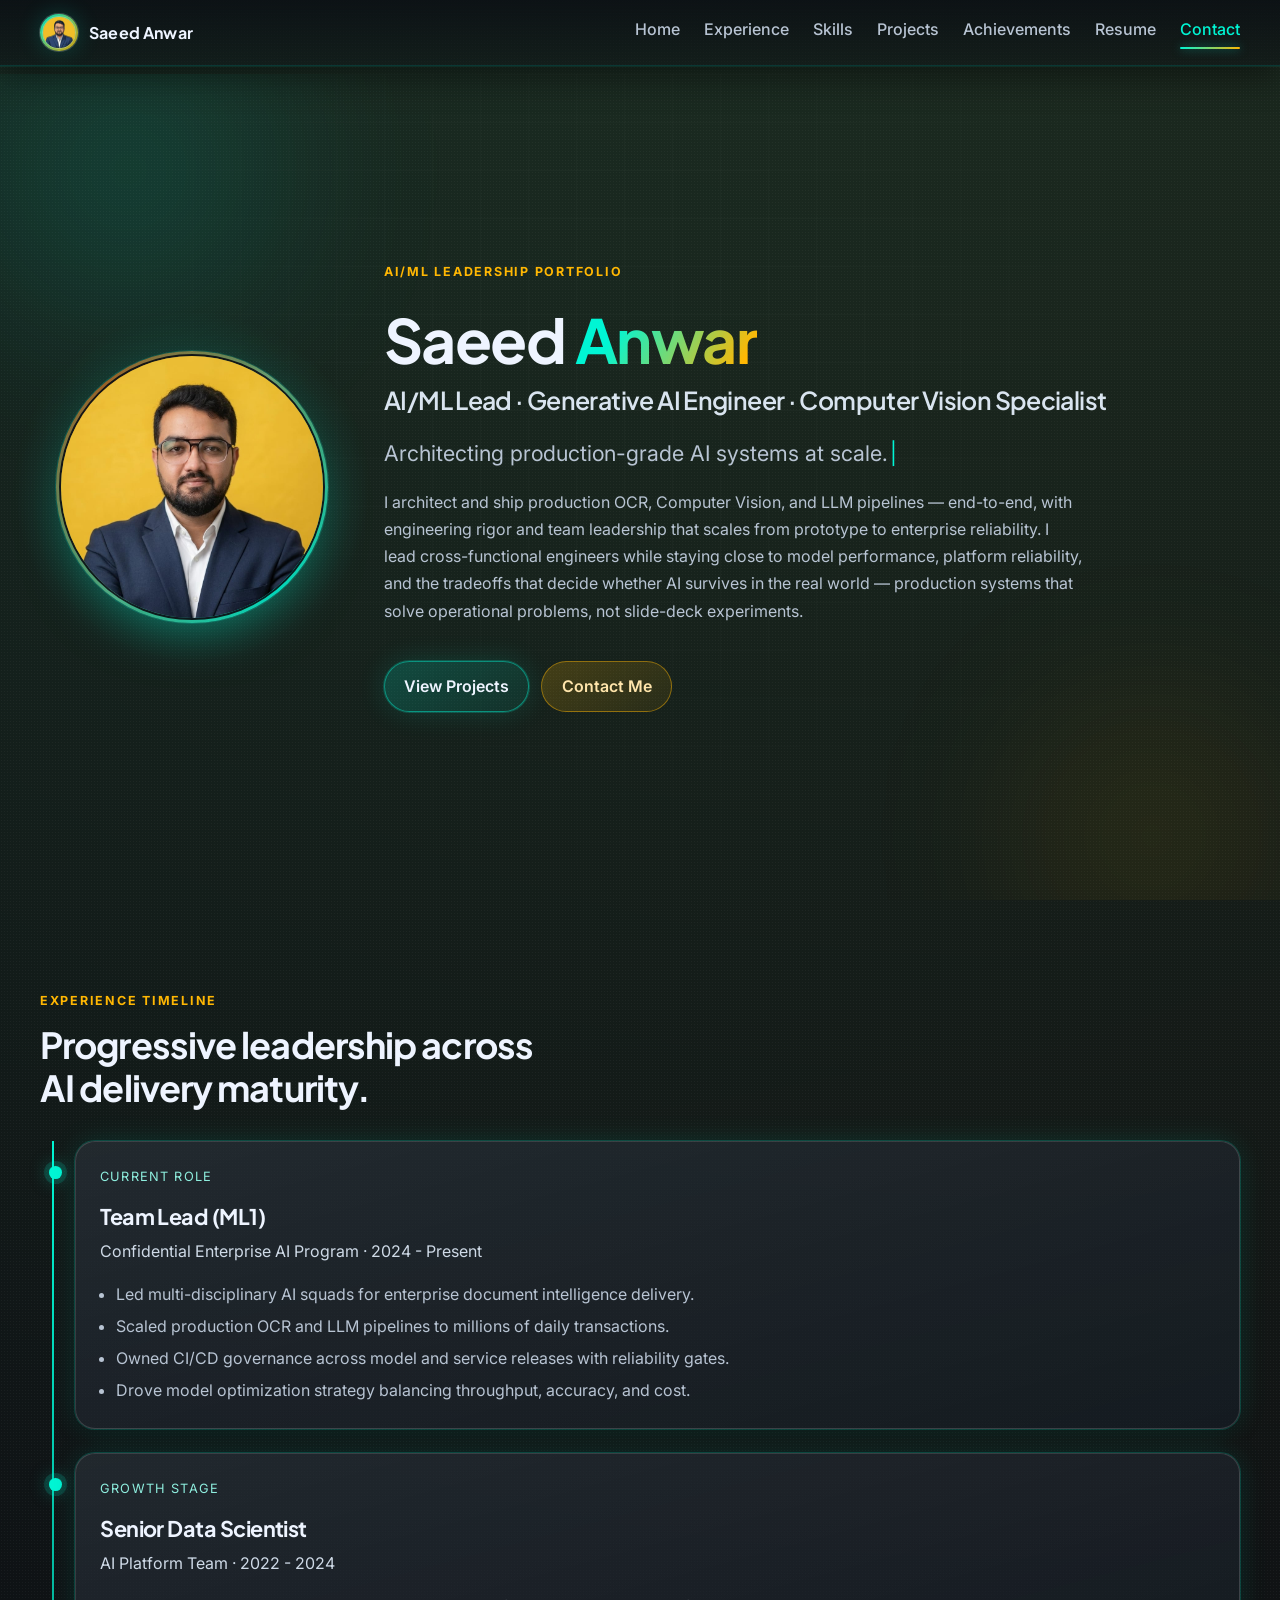
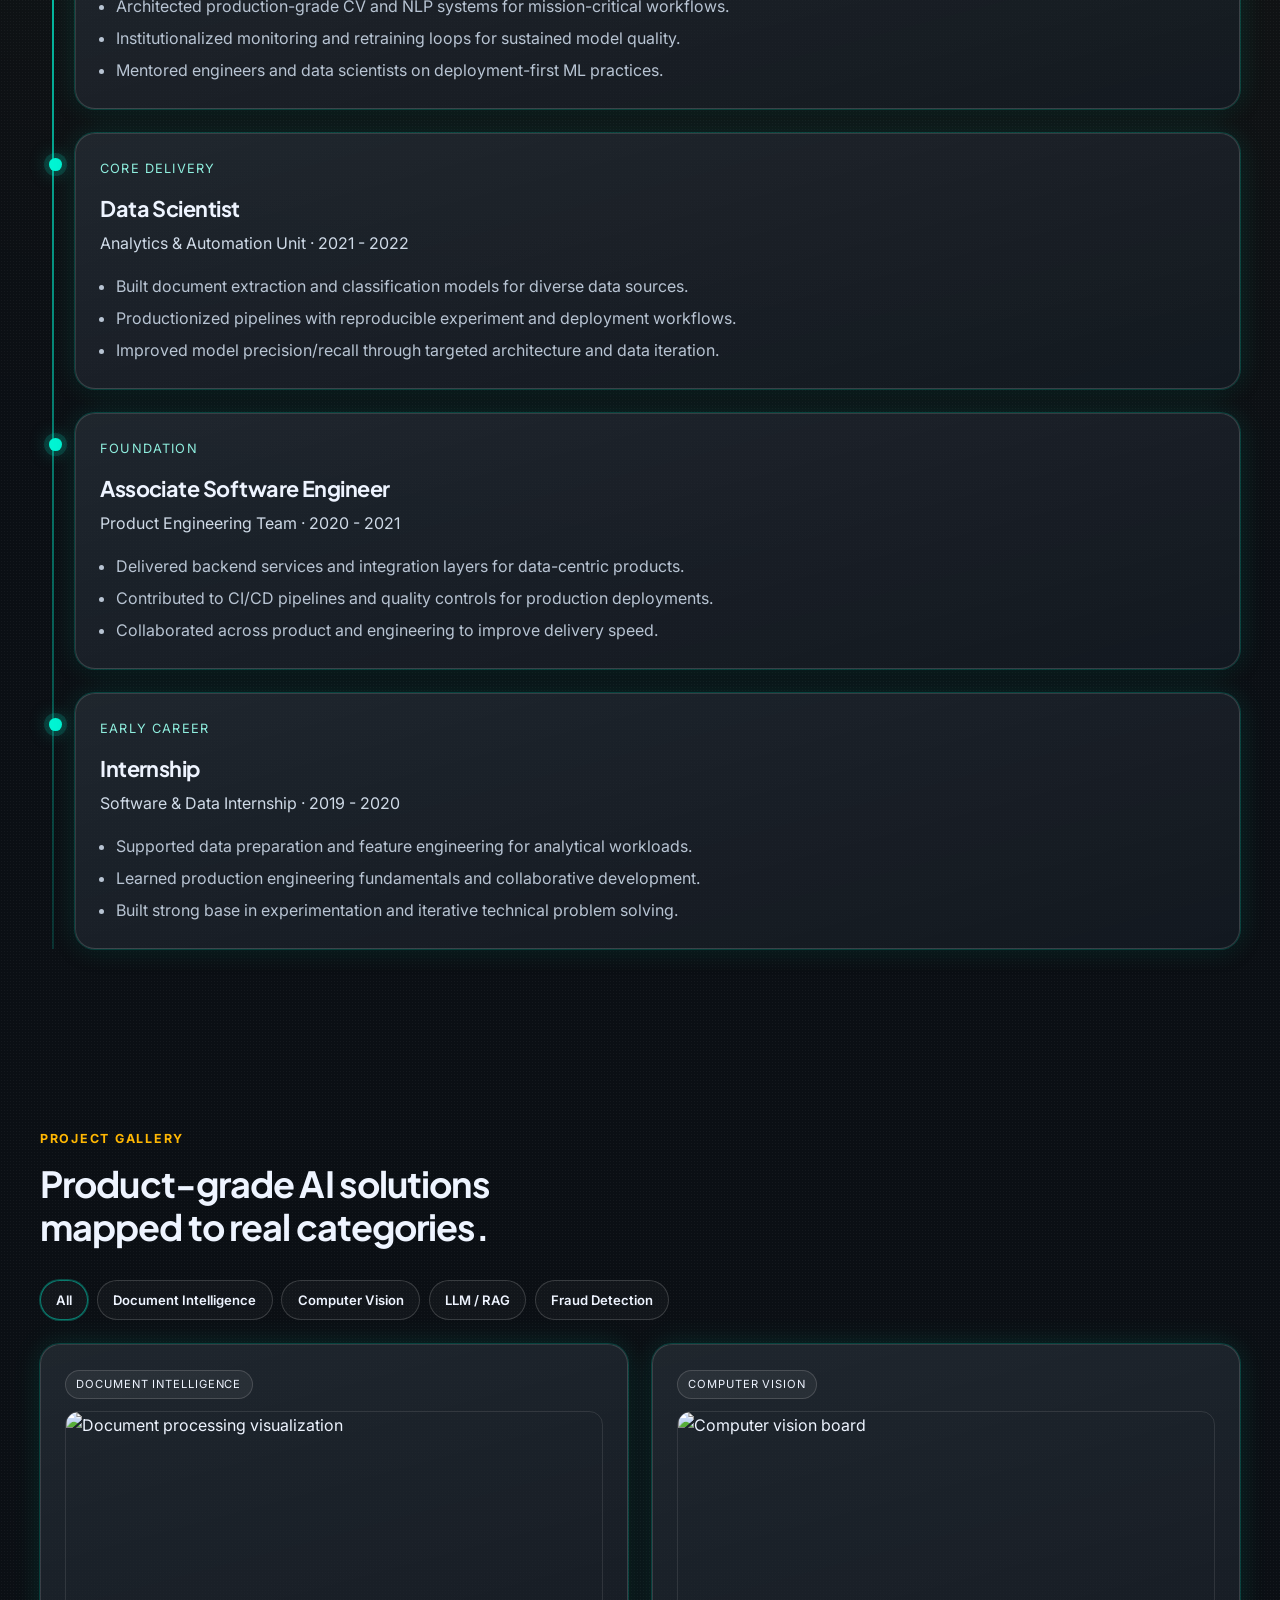
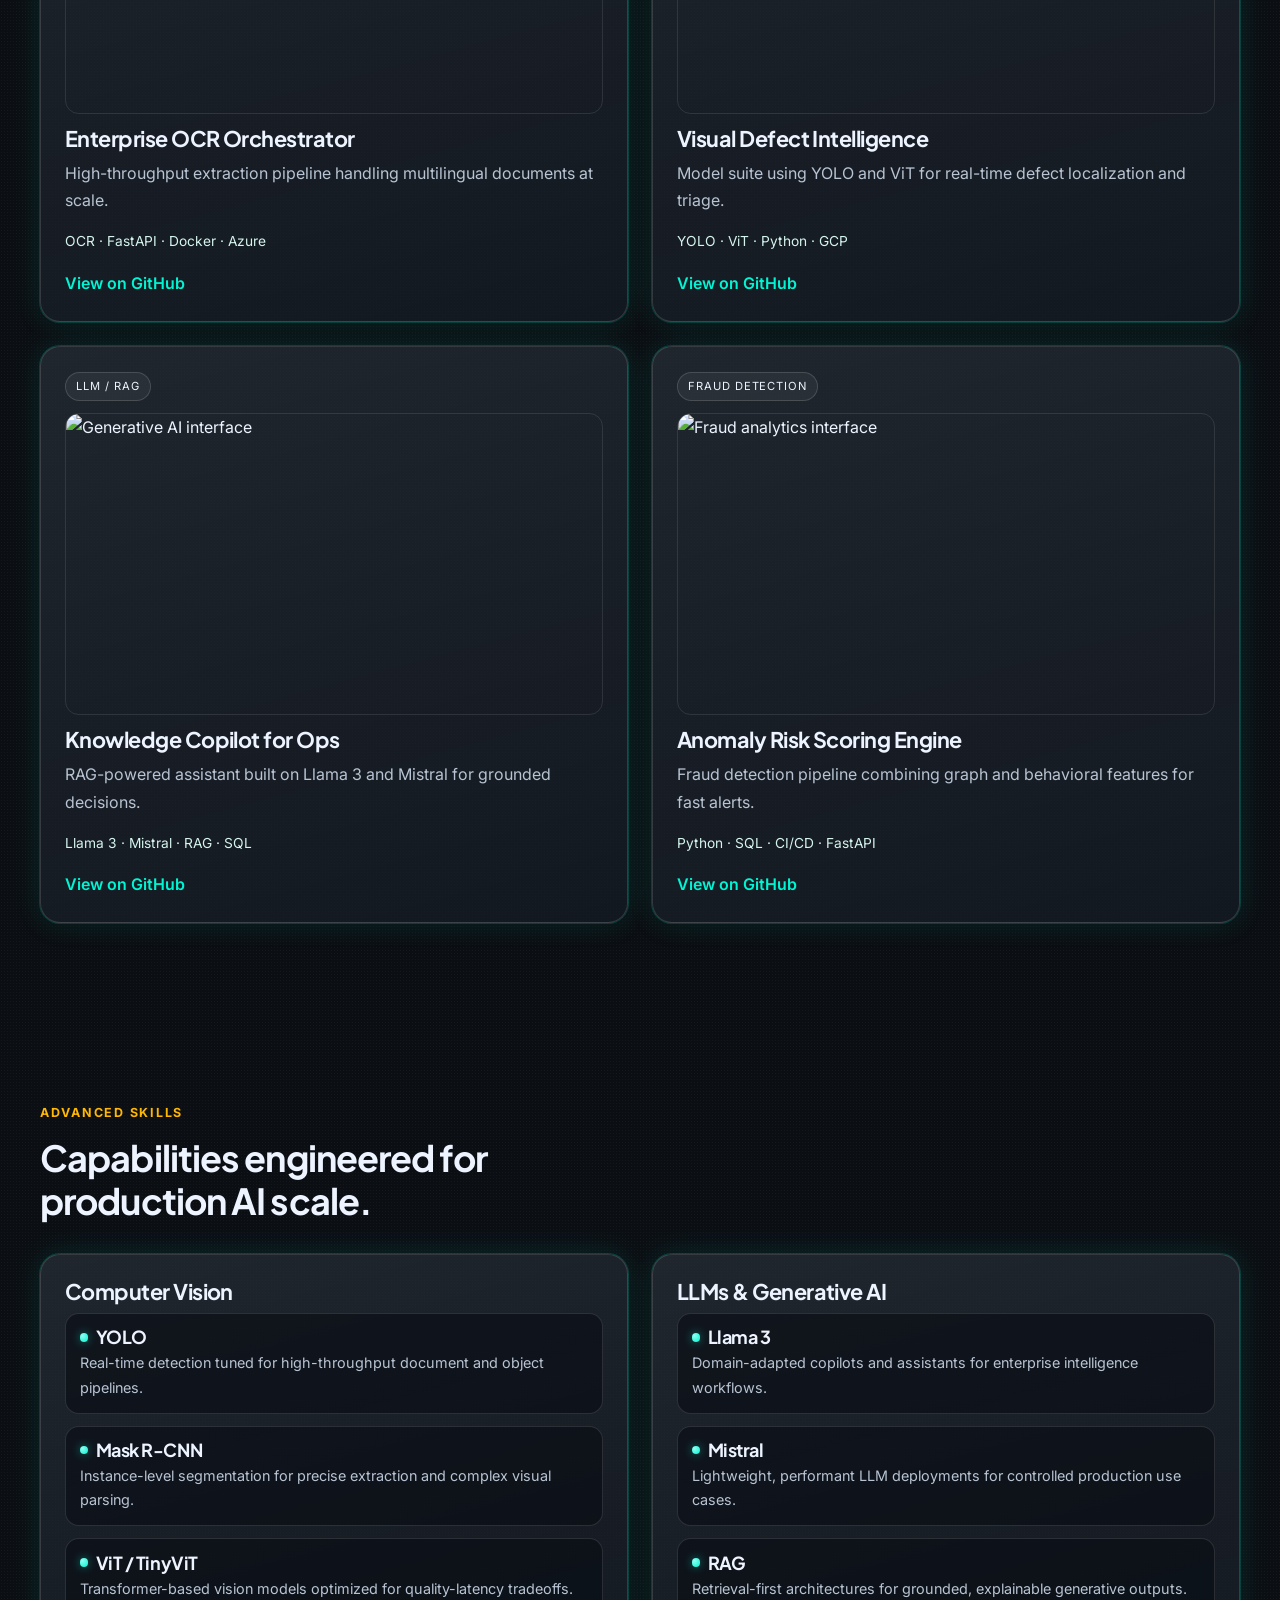
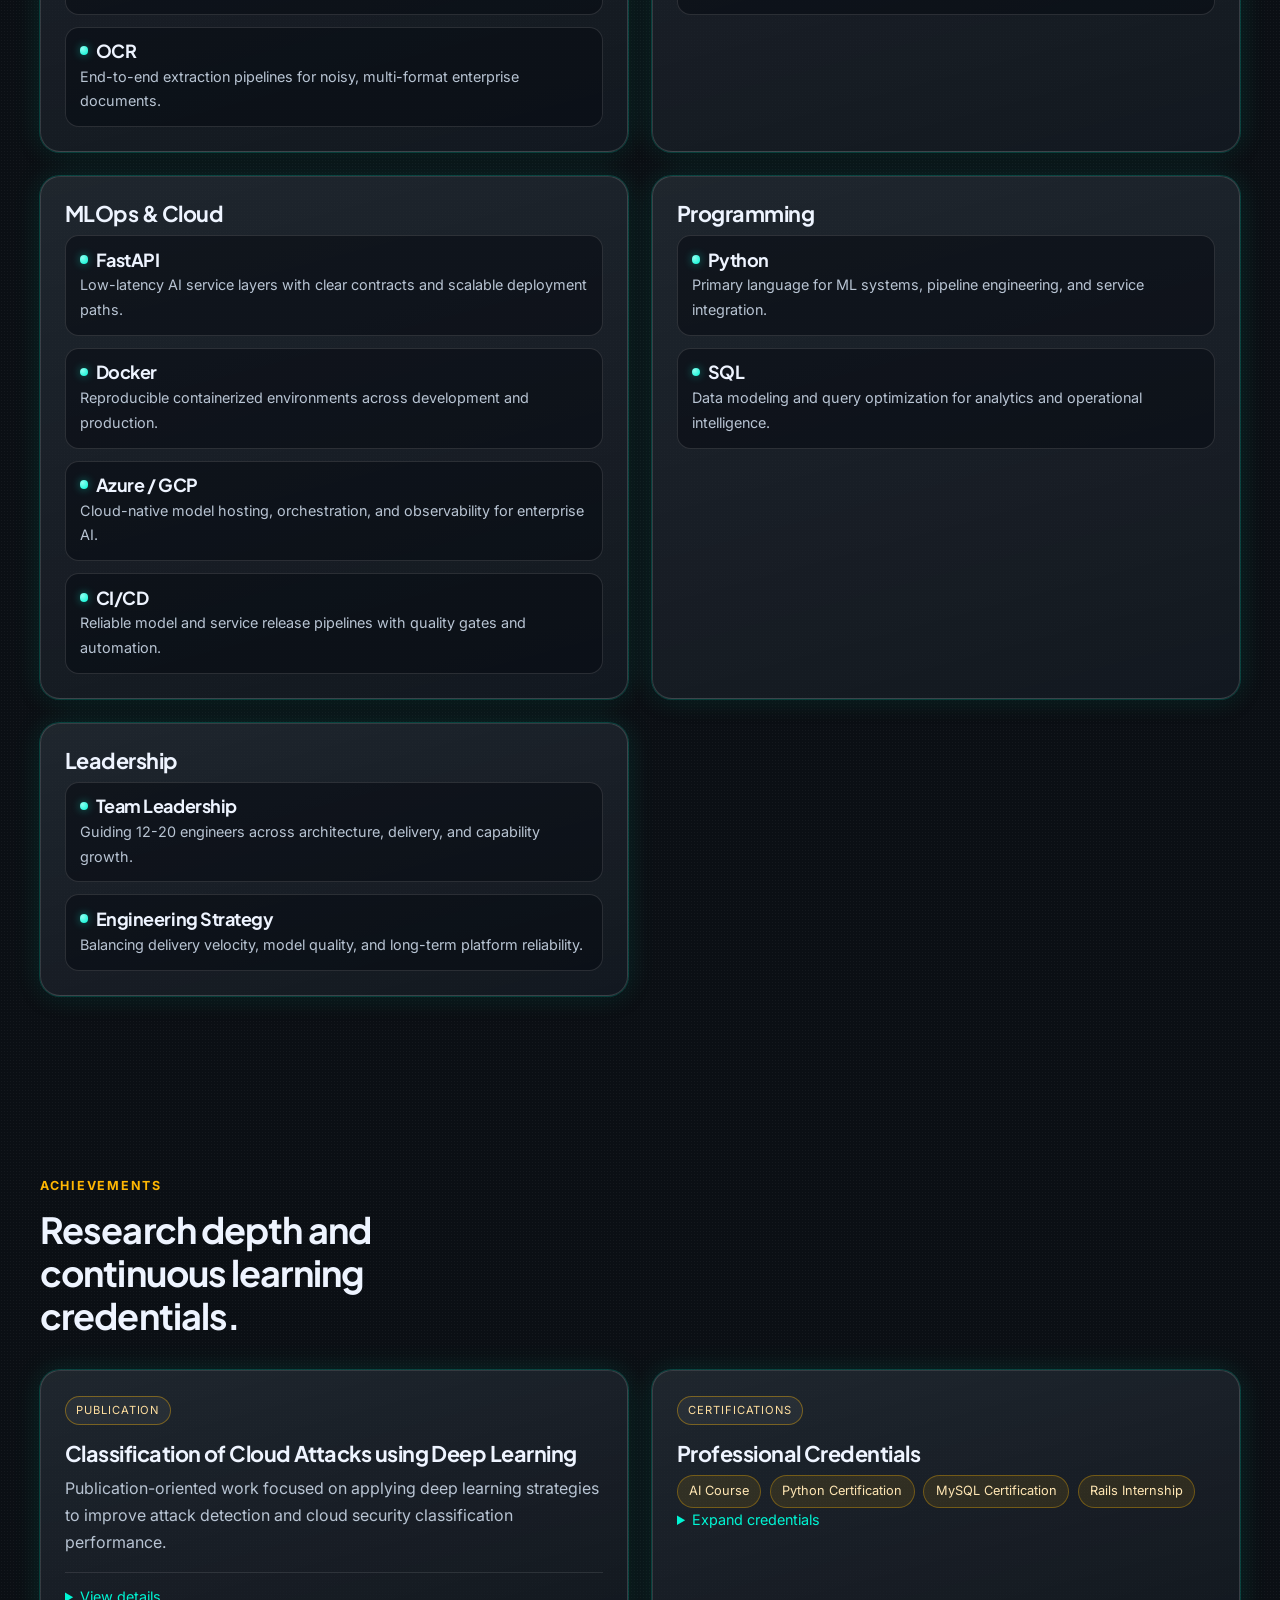
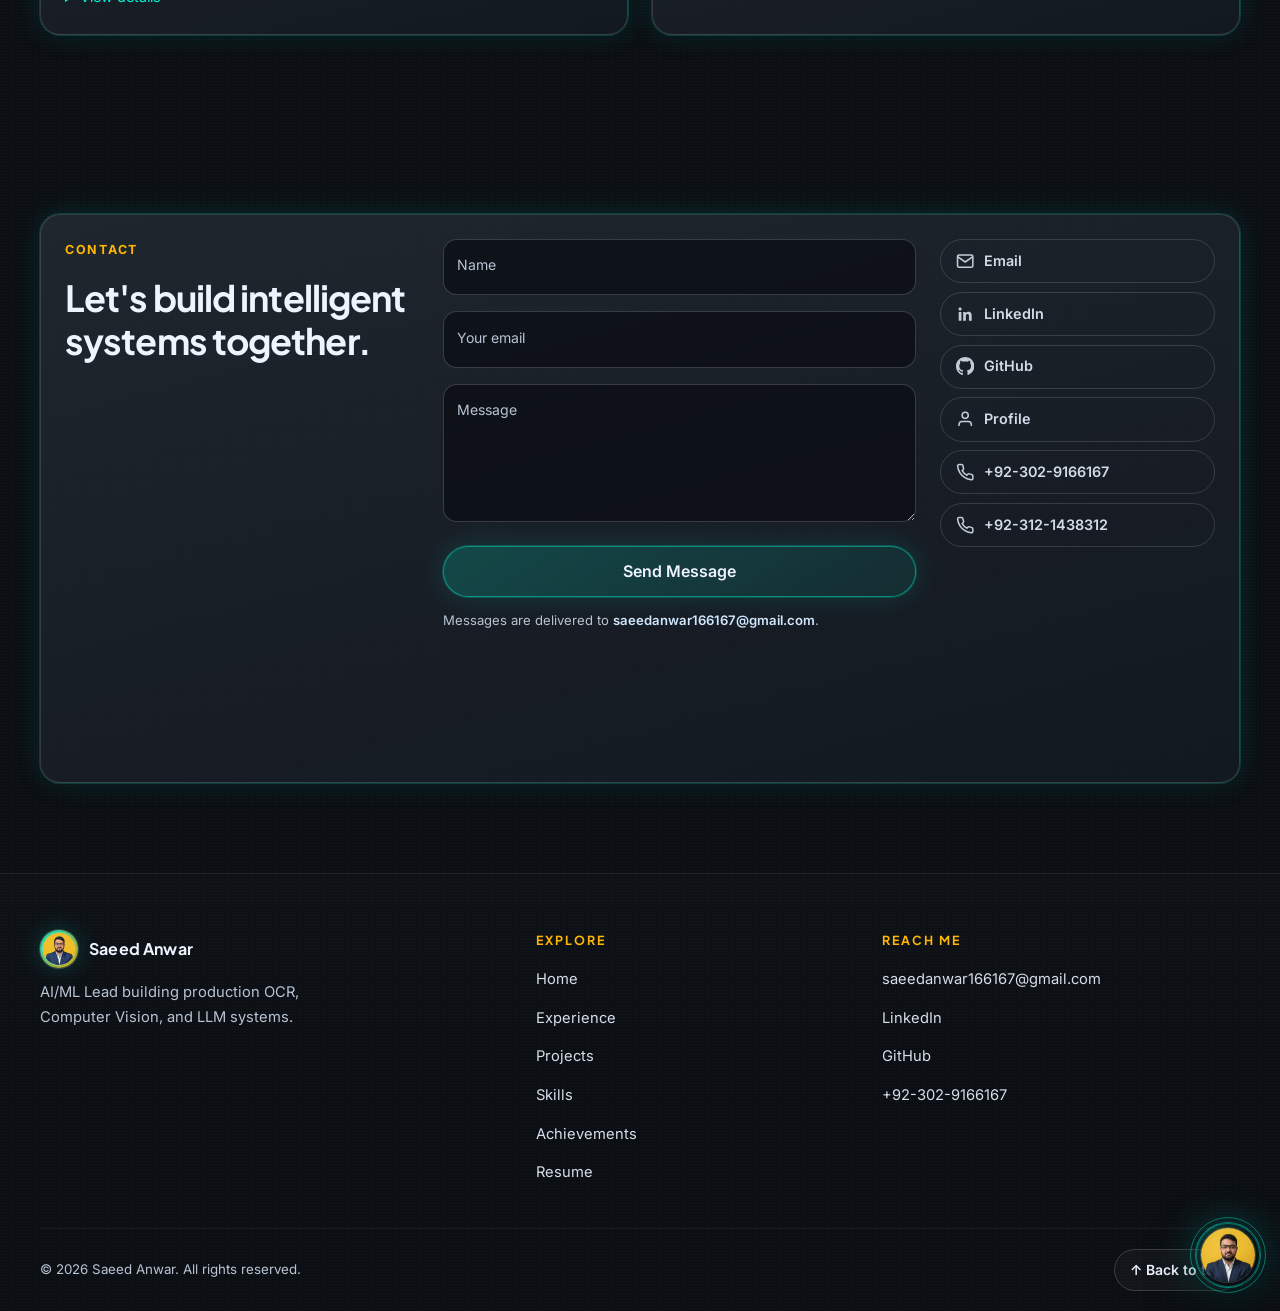
==== commit ac4d911f: "Enhance hero section by updating text for clarity and impact; remove obsolete statistics and story e" ====
--- a/index.html
+++ b/index.html
@@ -115,7 +115,10 @@
               <p class="hero-reveal hero-bento__hook">
                 I architect and ship production OCR, Computer Vision, and LLM pipelines —
                 end-to-end, with engineering rigor and team leadership that scales from prototype
-                to enterprise reliability.
+                to enterprise reliability. I lead cross-functional engineers while staying close to
+                model performance, platform reliability, and the tradeoffs that decide whether AI
+                survives in the real world — production systems that solve operational problems,
+                not slide-deck experiments.
               </p>
               <div class="actions hero-reveal">
                 <a class="btn btn-primary" href="#projects">View Projects</a>
@@ -123,47 +126,6 @@
               </div>
             </div>
           </div>
-
-          <ul class="hero-bento__stats reveal" aria-label="Impact metrics">
-            <li class="reveal-stagger">
-              <p class="stat-label">Documents / Day</p>
-              <p class="stat-value">
-                <span class="counter" data-target="1000000" data-format="compact" data-suffix="+">0</span>
-              </p>
-            </li>
-            <li class="reveal-stagger">
-              <p class="stat-label">Document Types</p>
-              <p class="stat-value">
-                <span class="counter" data-target="2000" data-format="comma" data-suffix="+">0</span>
-              </p>
-            </li>
-            <li class="reveal-stagger">
-              <p class="stat-label">Accuracy</p>
-              <p class="stat-value">
-                <span class="counter" data-target="99" data-suffix="%+">0</span>
-              </p>
-            </li>
-            <li class="reveal-stagger">
-              <p class="stat-label">Years</p>
-              <p class="stat-value">
-                <span class="counter" data-target="3" data-suffix="+">0</span>
-              </p>
-            </li>
-            <li class="reveal-stagger">
-              <p class="stat-label">Engineers Led</p>
-              <p class="stat-value">12-20</p>
-            </li>
-          </ul>
-
-          <article class="hero-bento__story reveal" aria-label="About Saeed Anwar">
-            <p class="eyebrow reveal-stagger">Leadership with execution depth</p>
-            <p class="reveal-stagger">
-              Production AI that solves operational problems end-to-end —
-              robust pipelines, quality gates, and delivery rigor, not slide-deck experiments.
-              I lead cross-functional engineers while staying close to model performance,
-              platform reliability, and the tradeoffs that decide whether AI survives in the real world.
-            </p>
-          </article>
         </div>
       </section>
 
--- a/assets/css/main.css
+++ b/assets/css/main.css
@@ -619,9 +619,12 @@
   grid-template-columns: auto minmax(0, 1fr);
   gap: clamp(1.75rem, 5vw, 3.5rem);
   align-items: center;
+  width: 100%;
 }
 
 .hero-profile-frame {
+  --cursor-x: 50%;
+  --cursor-y: 50%;
   position: relative;
   display: block;
   border-radius: 50%;
@@ -638,6 +641,36 @@
     0 0 0 1px rgba(0, 245, 212, 0.18);
   isolation: isolate;
   overflow: visible;
+  transition: transform 0.4s ease, box-shadow 0.4s ease;
+}
+
+.hero-profile-frame::after {
+  content: "";
+  position: absolute;
+  inset: 3px;
+  border-radius: 50%;
+  background: radial-gradient(
+    circle at var(--cursor-x) var(--cursor-y),
+    rgba(0, 245, 212, 0.55),
+    rgba(0, 245, 212, 0) 55%
+  );
+  opacity: 0;
+  transition: opacity 0.35s ease;
+  pointer-events: none;
+  z-index: 3;
+  mix-blend-mode: screen;
+}
+
+.hero-profile-frame:hover {
+  transform: scale(1.03);
+  box-shadow:
+    0 28px 70px -20px rgba(0, 245, 212, 0.7),
+    0 0 0 1px rgba(0, 245, 212, 0.35),
+    0 0 60px rgba(0, 245, 212, 0.25);
+}
+
+.hero-profile-frame:hover::after {
+  opacity: 1;
 }
 
 .hero-bento__lead .hero-profile-frame {
@@ -661,12 +694,13 @@
 .hero-bento__copy {
   display: flex;
   flex-direction: column;
-  gap: 0.6rem;
-  max-width: 38rem;
+  gap: 0.85rem;
+  width: 100%;
+  max-width: none;
 }
 
 .hero-bento__copy h1 {
-  font-size: clamp(2.4rem, 5.5vw, 3.6rem);
+  font-size: clamp(2.4rem, 5.5vw, 3.8rem);
   margin-bottom: 0;
   line-height: 1.05;
 }
@@ -683,85 +717,18 @@
   margin-bottom: 0.4rem;
 }
 
+.hero-bento__copy .lead {
+  margin-bottom: 0.2rem;
+}
+
 .hero-bento__hook {
-  max-width: 42ch;
+  max-width: 70ch;
   color: var(--text-muted);
   margin-bottom: 0.4rem;
 }
 
 .hero-bento__copy .actions {
-  margin-top: 0.8rem;
-}
-
-.hero-bento__stats {
-  display: grid;
-  grid-template-columns: repeat(5, minmax(0, 1fr));
-  gap: clamp(0.6rem, 1.4vw, 1rem);
-  margin: 0;
-  padding: 0;
-  list-style: none;
-}
-
-.hero-bento__stats li {
-  display: flex;
-  flex-direction: column;
-  align-items: center;
-  justify-content: center;
-  text-align: center;
-  gap: 0.3rem;
-  padding: clamp(0.85rem, 2vw, 1.15rem) 0.6rem;
-  border-radius: var(--radius-md);
-  background: linear-gradient(165deg, rgba(255, 255, 255, 0.05), rgba(255, 255, 255, 0.01));
-  border: 1px solid var(--border-subtle);
-  backdrop-filter: blur(10px);
-  transition: transform var(--transition), border-color var(--transition), box-shadow var(--transition);
-}
-
-.hero-bento__stats li:hover {
-  transform: translateY(-3px);
-  border-color: rgba(0, 245, 212, 0.36);
-  box-shadow: 0 0 0 1px rgba(0, 245, 212, 0.2), 0 0 28px rgba(0, 245, 212, 0.16);
-}
-
-.hero-bento__stats .stat-label {
-  font-size: 0.62rem;
-  letter-spacing: 0.14em;
-  margin-bottom: 0;
-}
-
-.hero-bento__stats .stat-value {
-  font-size: clamp(1.05rem, 2.4vw, 1.55rem);
-  margin-bottom: 0;
-}
-
-.hero-bento__story {
-  padding: clamp(1rem, 2.4vw, 1.4rem) clamp(1.1rem, 2.6vw, 1.6rem);
-  border-radius: var(--radius-lg);
-  background: linear-gradient(160deg, rgba(255, 255, 255, 0.045), rgba(255, 255, 255, 0.008));
-  border: 1px solid var(--border-subtle);
-  backdrop-filter: blur(10px);
-  position: relative;
-  overflow: hidden;
-}
-
-.hero-bento__story::before {
-  content: "";
-  position: absolute;
-  left: 0;
-  top: 0;
-  bottom: 0;
-  width: 3px;
-  background: linear-gradient(var(--accent-primary), var(--accent-secondary));
-  opacity: 0.85;
-}
-
-.hero-bento__story .eyebrow {
-  margin-bottom: 0.55rem;
-}
-
-.hero-bento__story p:not(.eyebrow) {
-  margin-bottom: 0;
-  max-width: 80ch;
+  margin-top: 1rem;
 }
 
 .hero-profile-frame__halo {
@@ -1879,10 +1846,6 @@
     justify-self: center;
   }
 
-  .hero-bento__stats {
-    grid-template-columns: repeat(2, minmax(0, 1fr));
-  }
-
   .about-stats-grid {
     grid-template-columns: 1fr;
   }
@@ -1931,14 +1894,6 @@
 
   .timeline-dot {
     left: -1.17rem;
-  }
-
-  .hero-bento__stats {
-    grid-template-columns: 1fr 1fr;
-  }
-
-  .hero-bento__stats li:last-child {
-    grid-column: span 2;
   }
 
   .site-footer__grid {
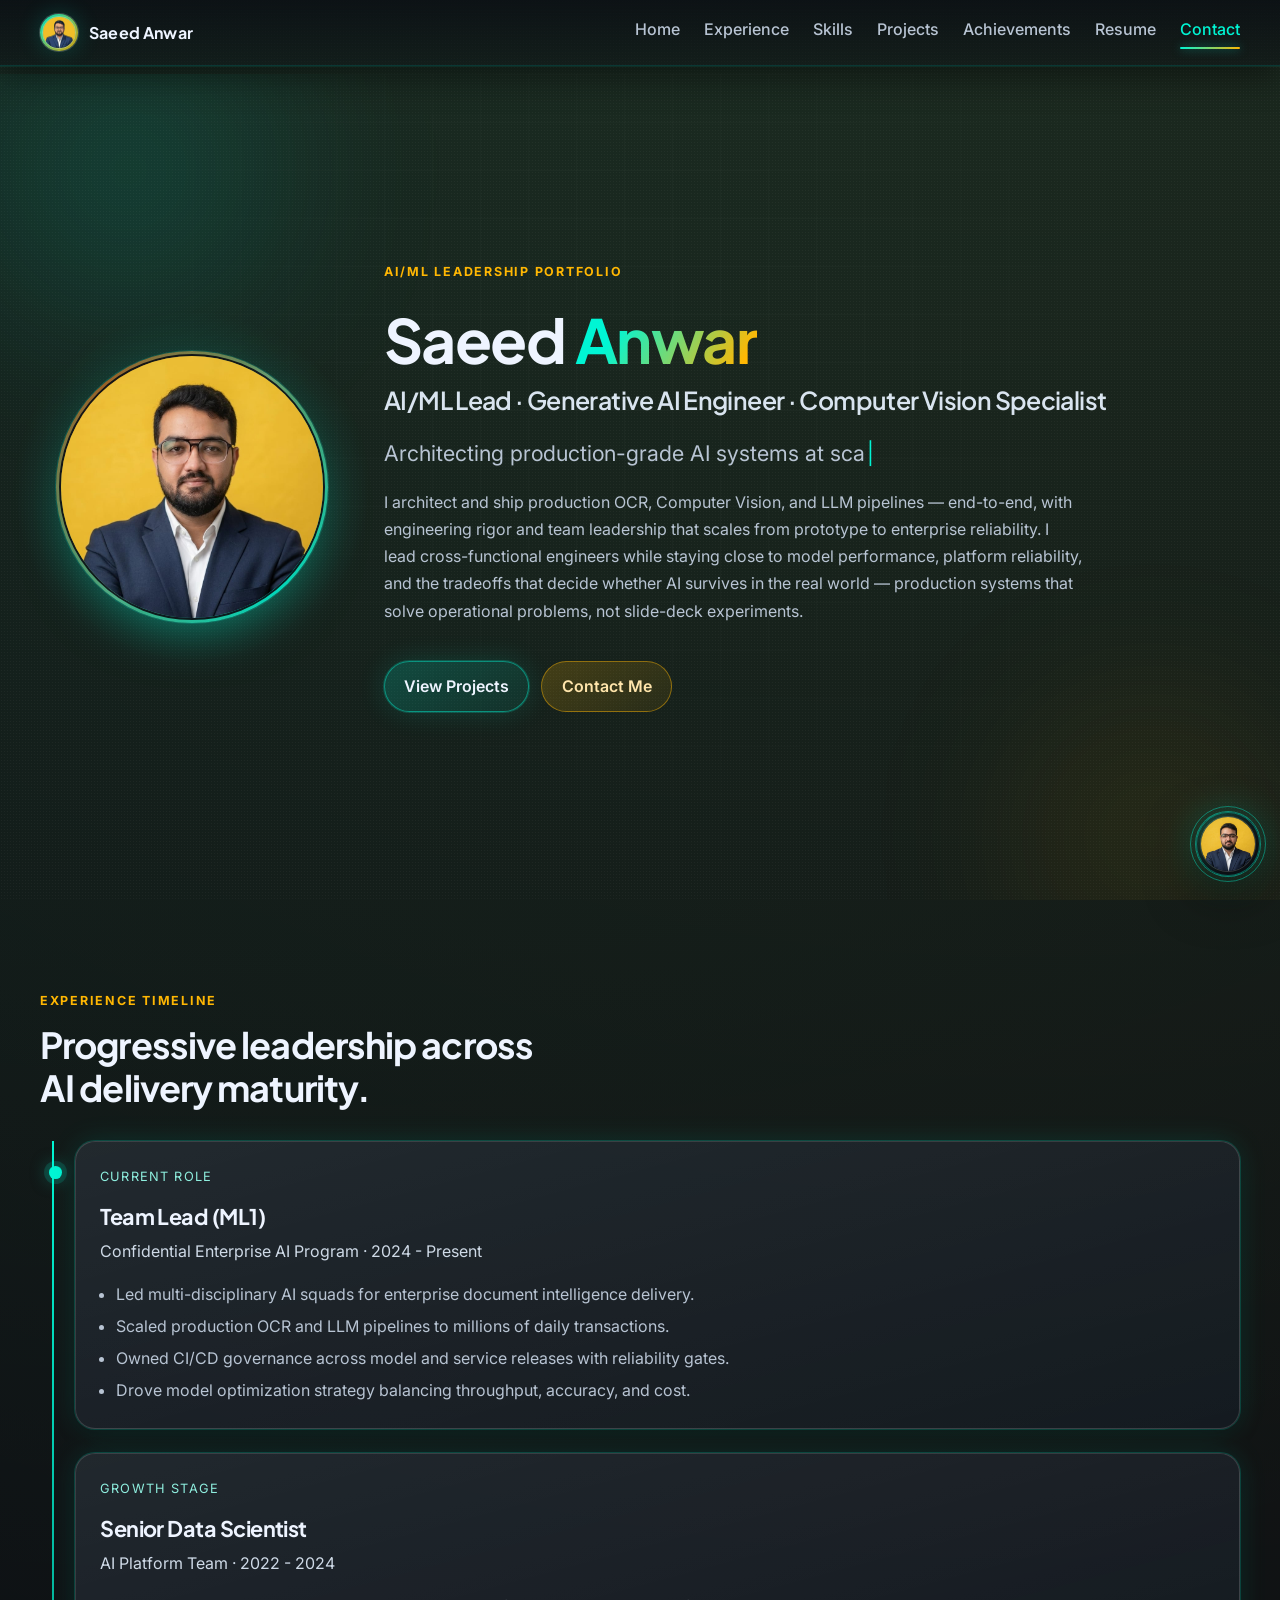
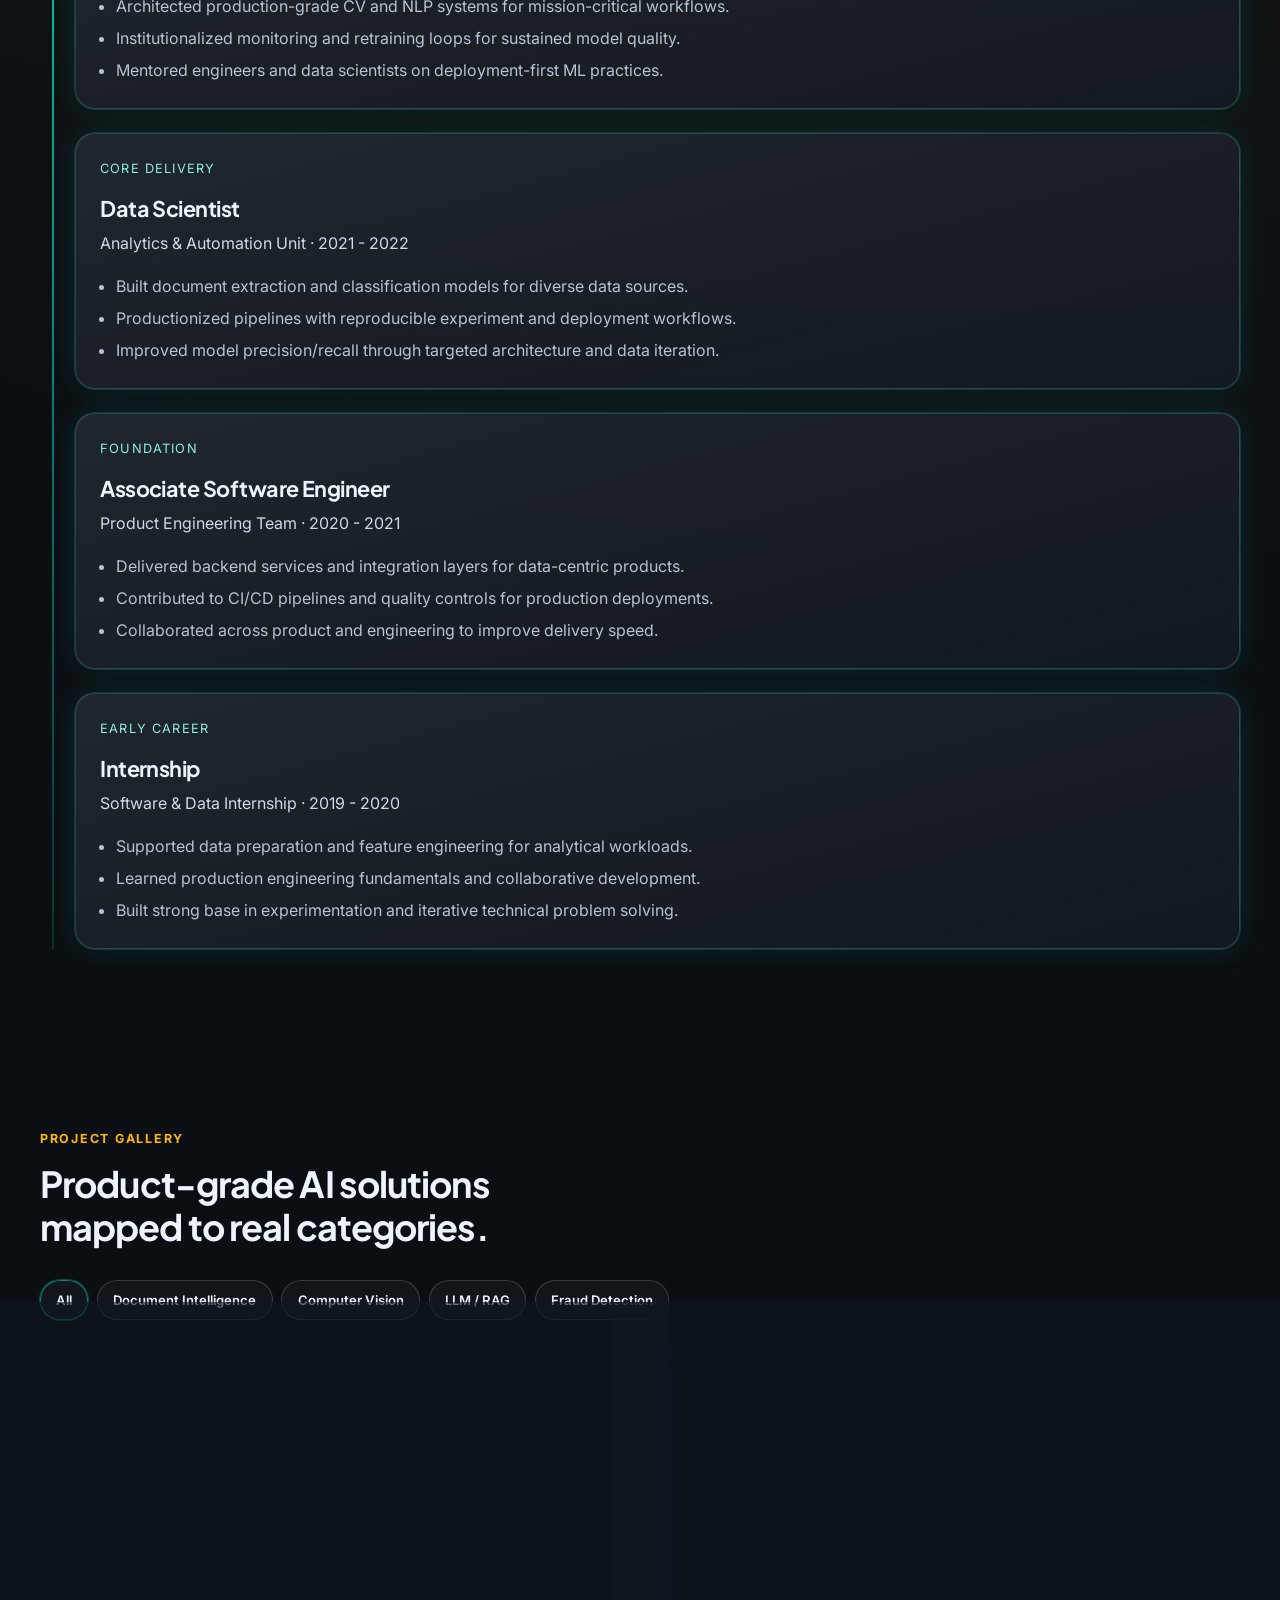
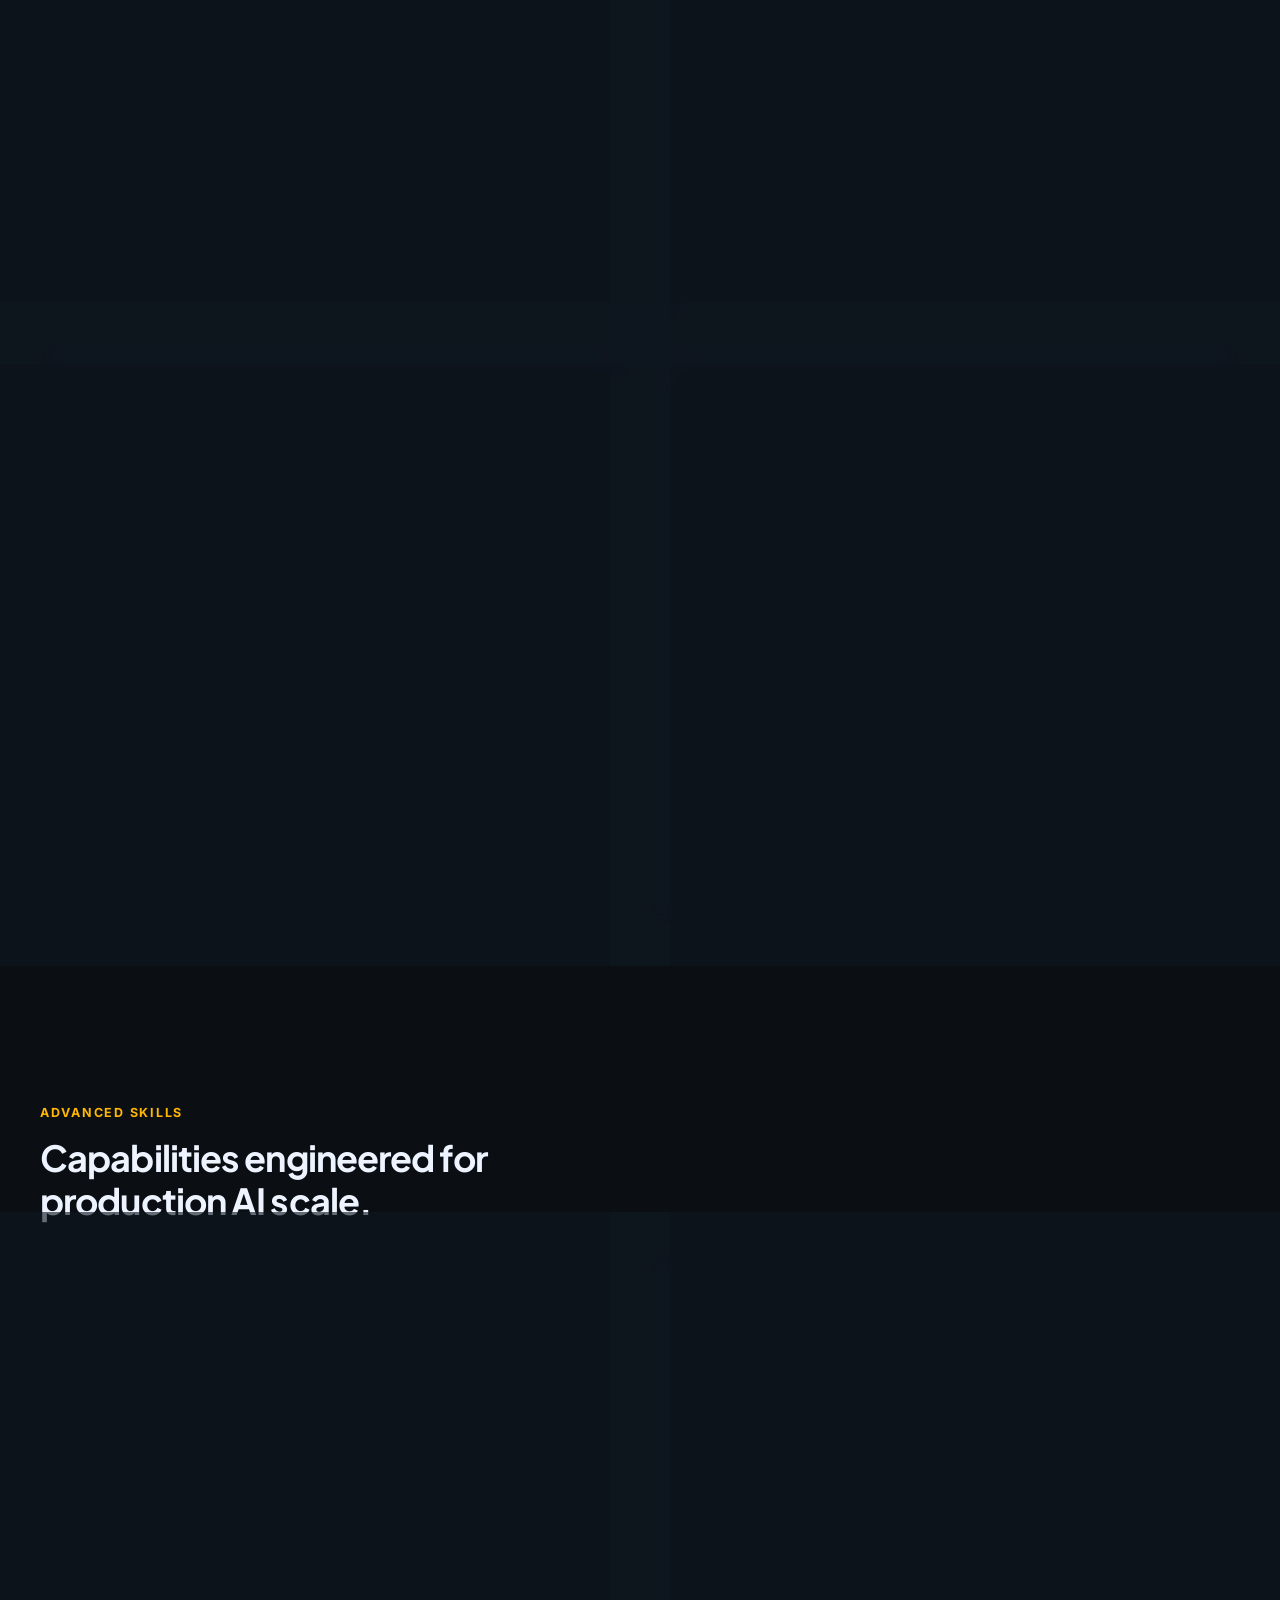
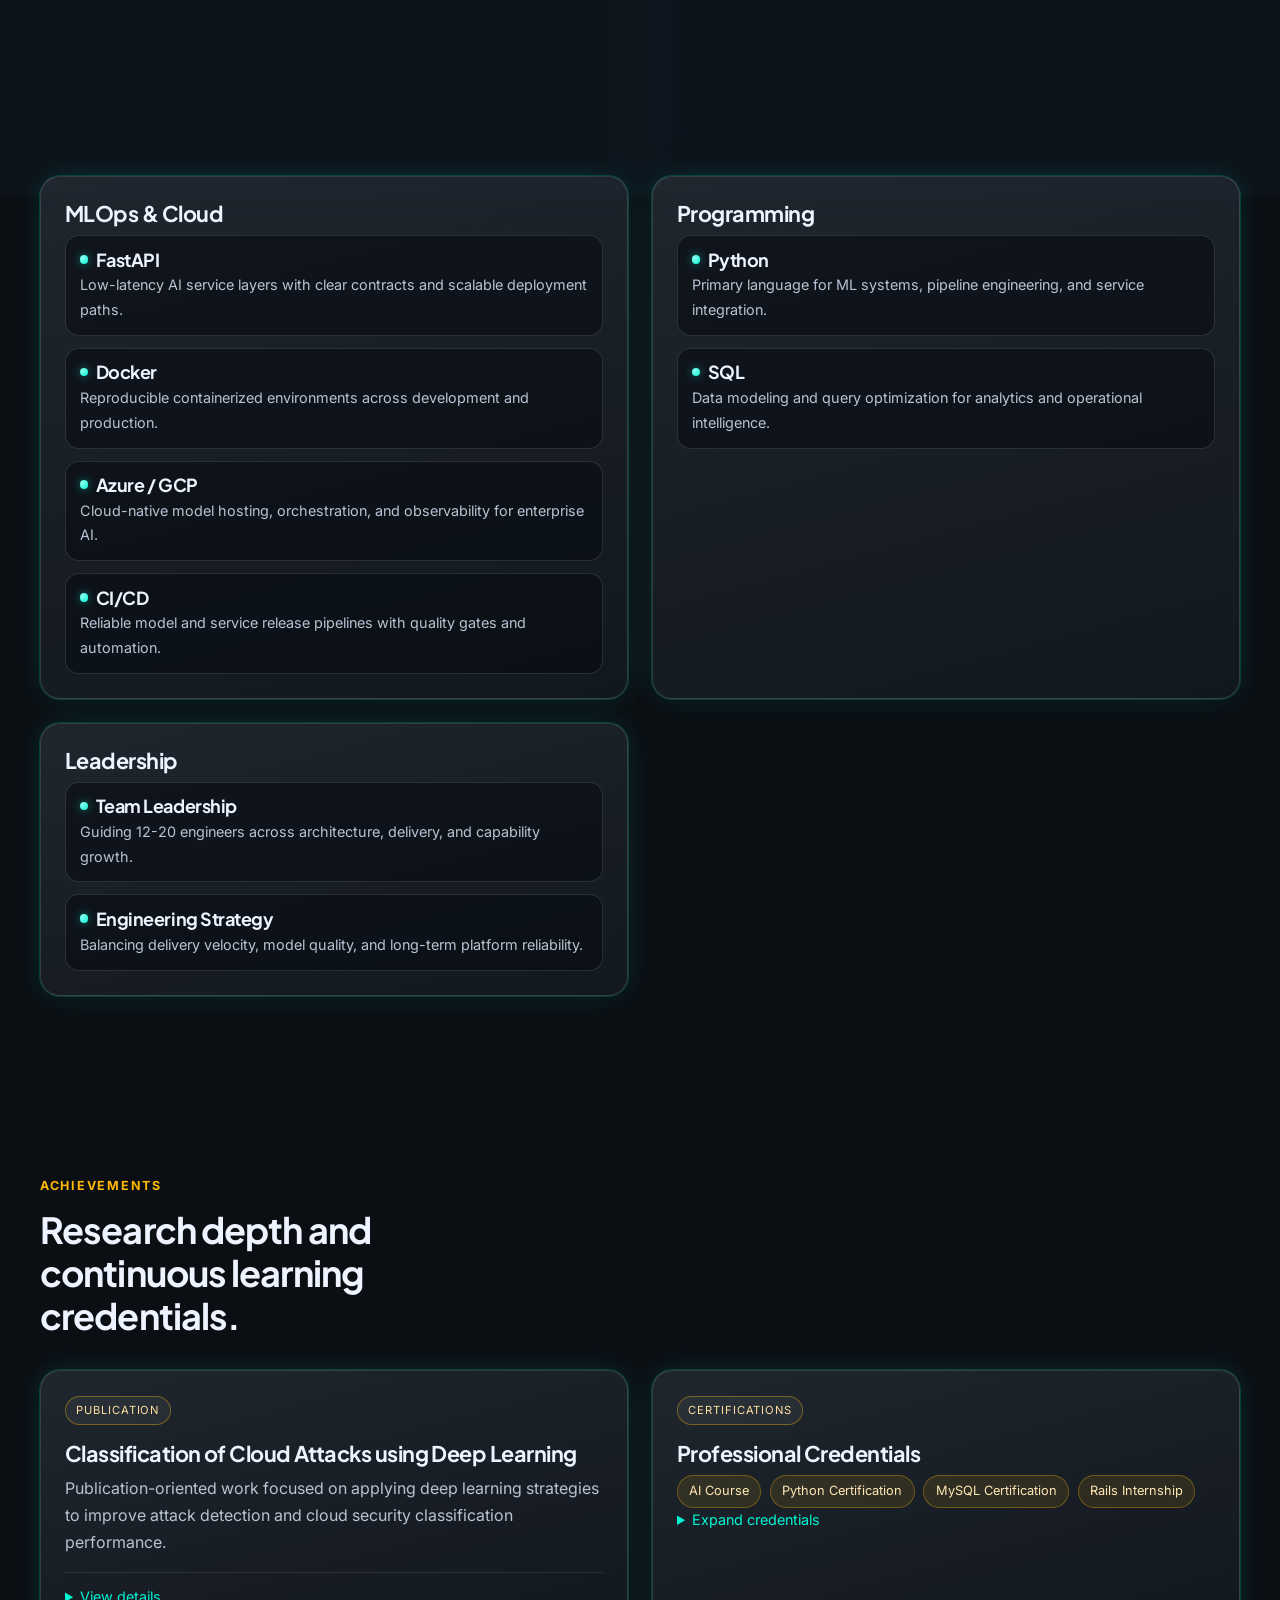
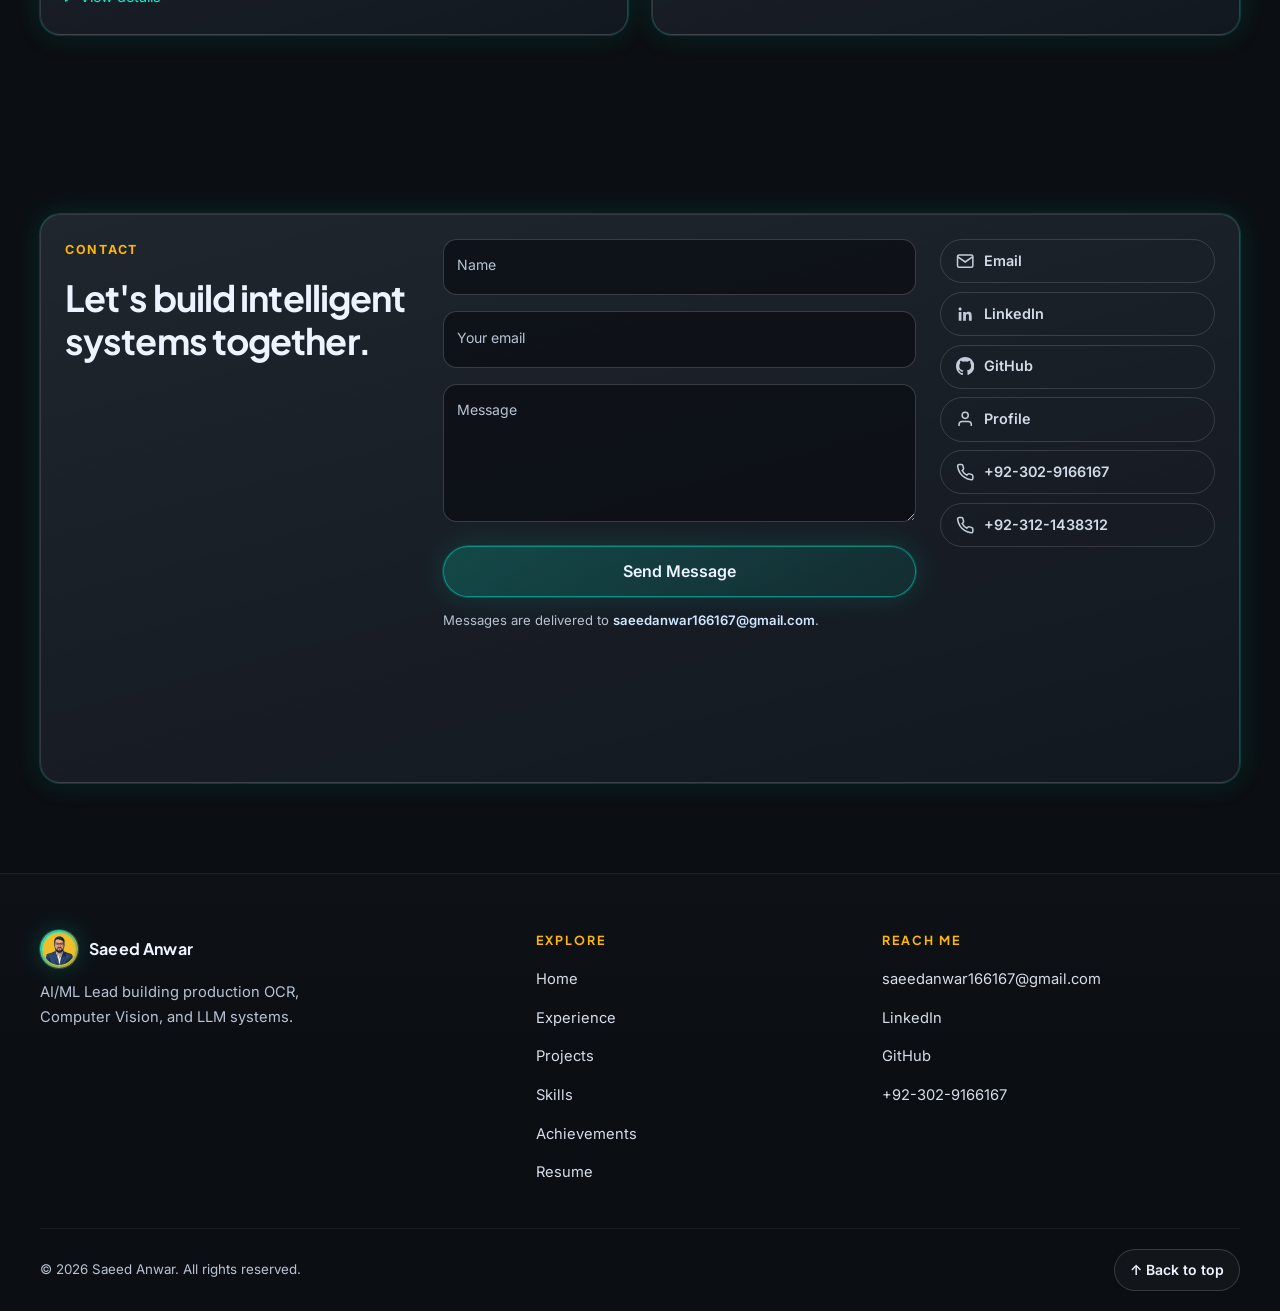
==== commit 4de60adf: "Update main.css version and enhance floating action button positioning with inline styles for improv" ====
--- a/index.html
+++ b/index.html
@@ -26,7 +26,19 @@
     <link rel="icon" type="image/svg+xml" href="assets/images/favicon-round.svg?v=4" />
     <link rel="alternate icon" type="image/jpeg" href="assets/images/logo_img.jpeg" />
     <link rel="apple-touch-icon" href="assets/images/logo_img.jpeg" />
-    <link rel="stylesheet" href="assets/css/main.css" />
+    <link rel="stylesheet" href="assets/css/main.css?v=6" />
+    <style>
+      /* Failsafe: guarantee FAB always pins to viewport bottom-right */
+      a.profile-fab,
+      a#profileFab {
+        position: fixed !important;
+        right: 1.25rem !important;
+        bottom: 1.5rem !important;
+        top: auto !important;
+        left: auto !important;
+        z-index: 9999 !important;
+      }
+    </style>
   </head>
   <body>
     <div class="cursor-glow" id="cursorGlow" aria-hidden="true"></div>
--- a/assets/css/main.css
+++ b/assets/css/main.css
@@ -1990,18 +1990,15 @@
 @keyframes pageIn {
   from {
     opacity: 0;
-    transform: translateY(8px);
   }
   to {
     opacity: 1;
-    transform: translateY(0);
   }
 }
 
 @keyframes pageOut {
   to {
     opacity: 0;
-    transform: translateY(-5px);
   }
 }
 
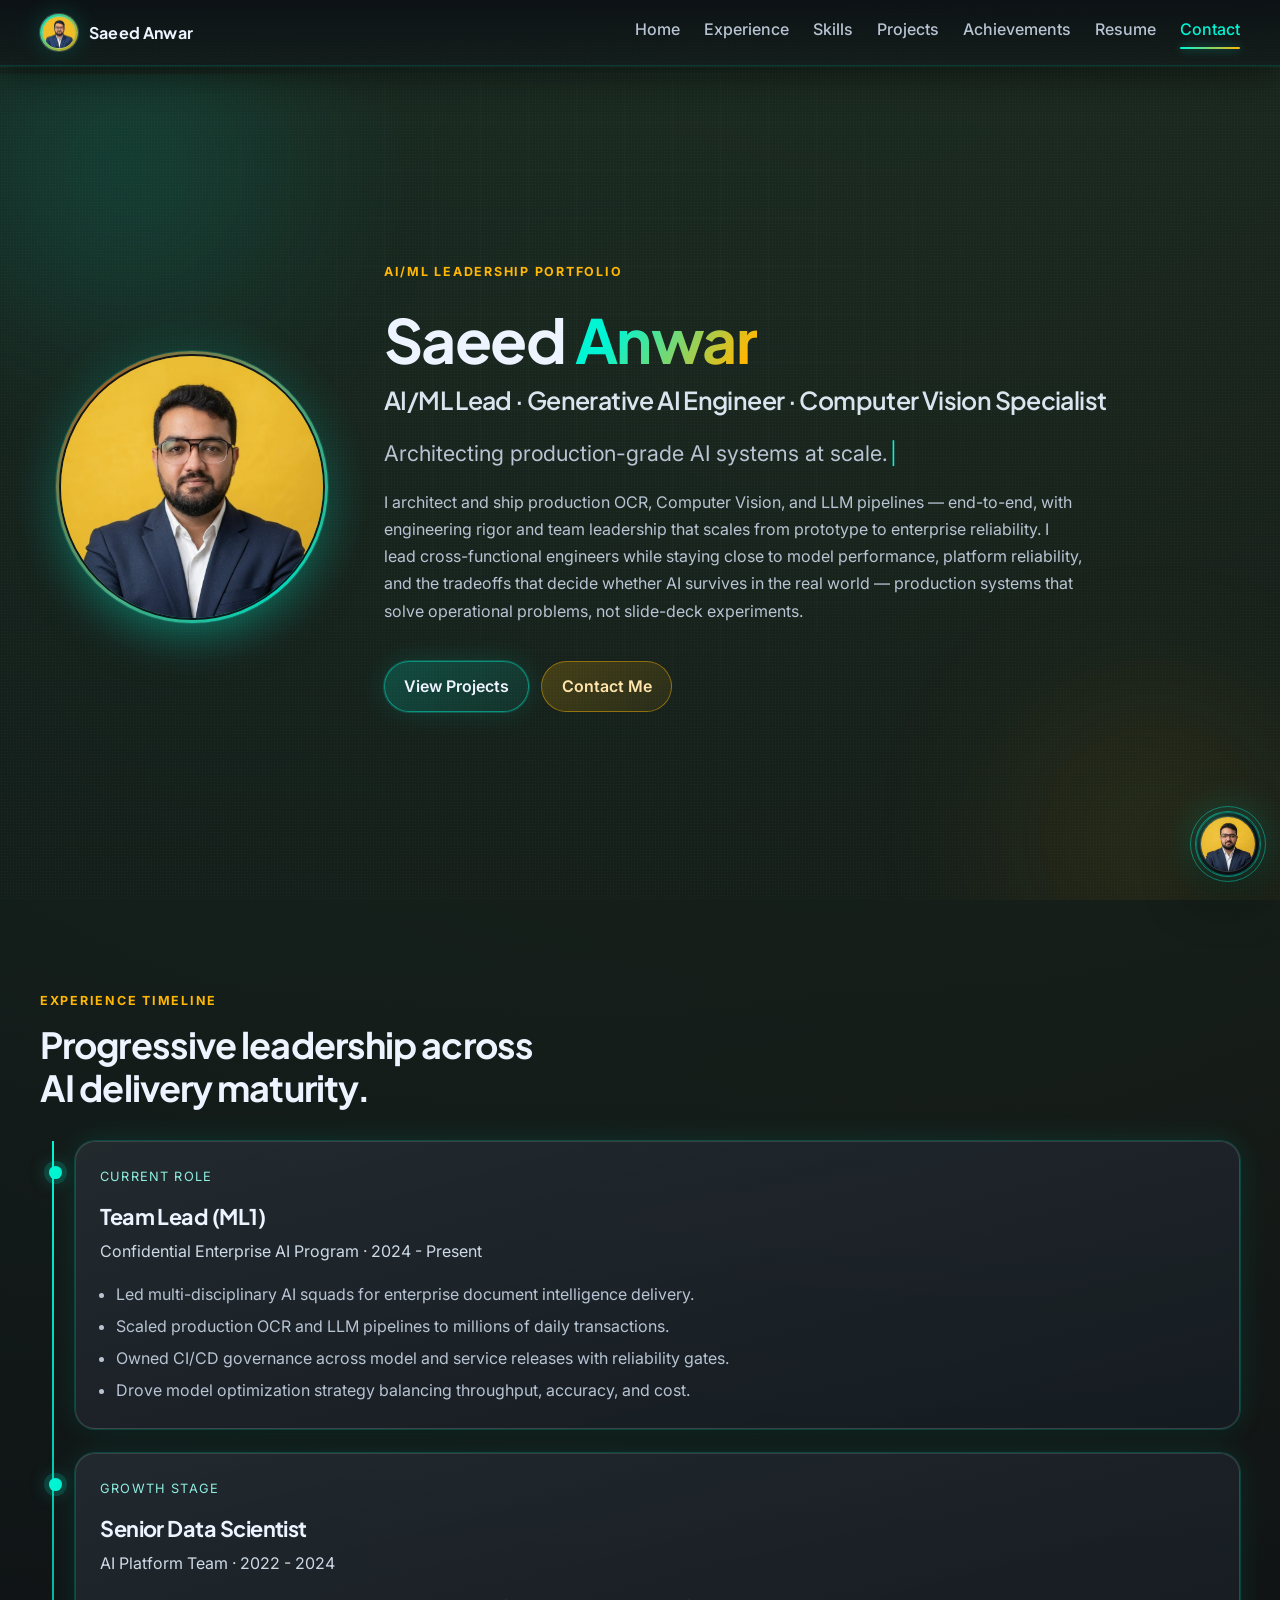
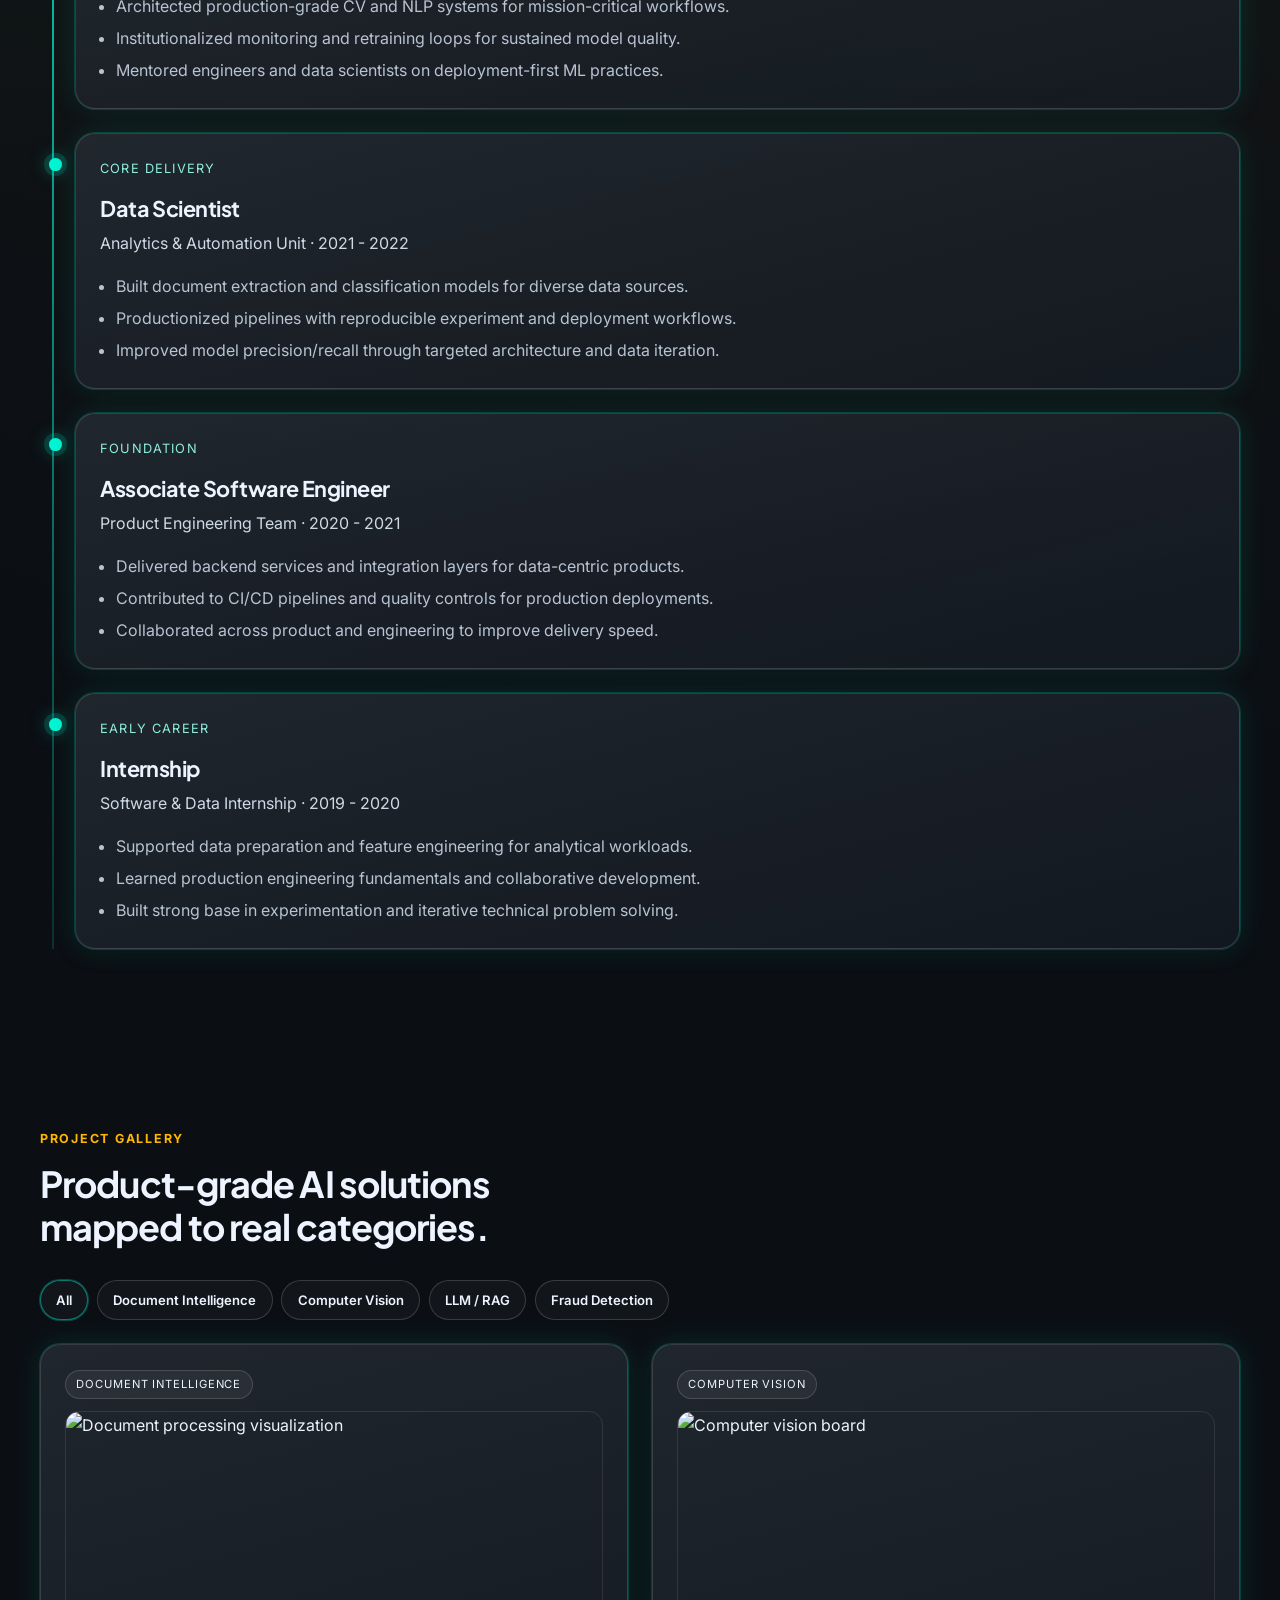
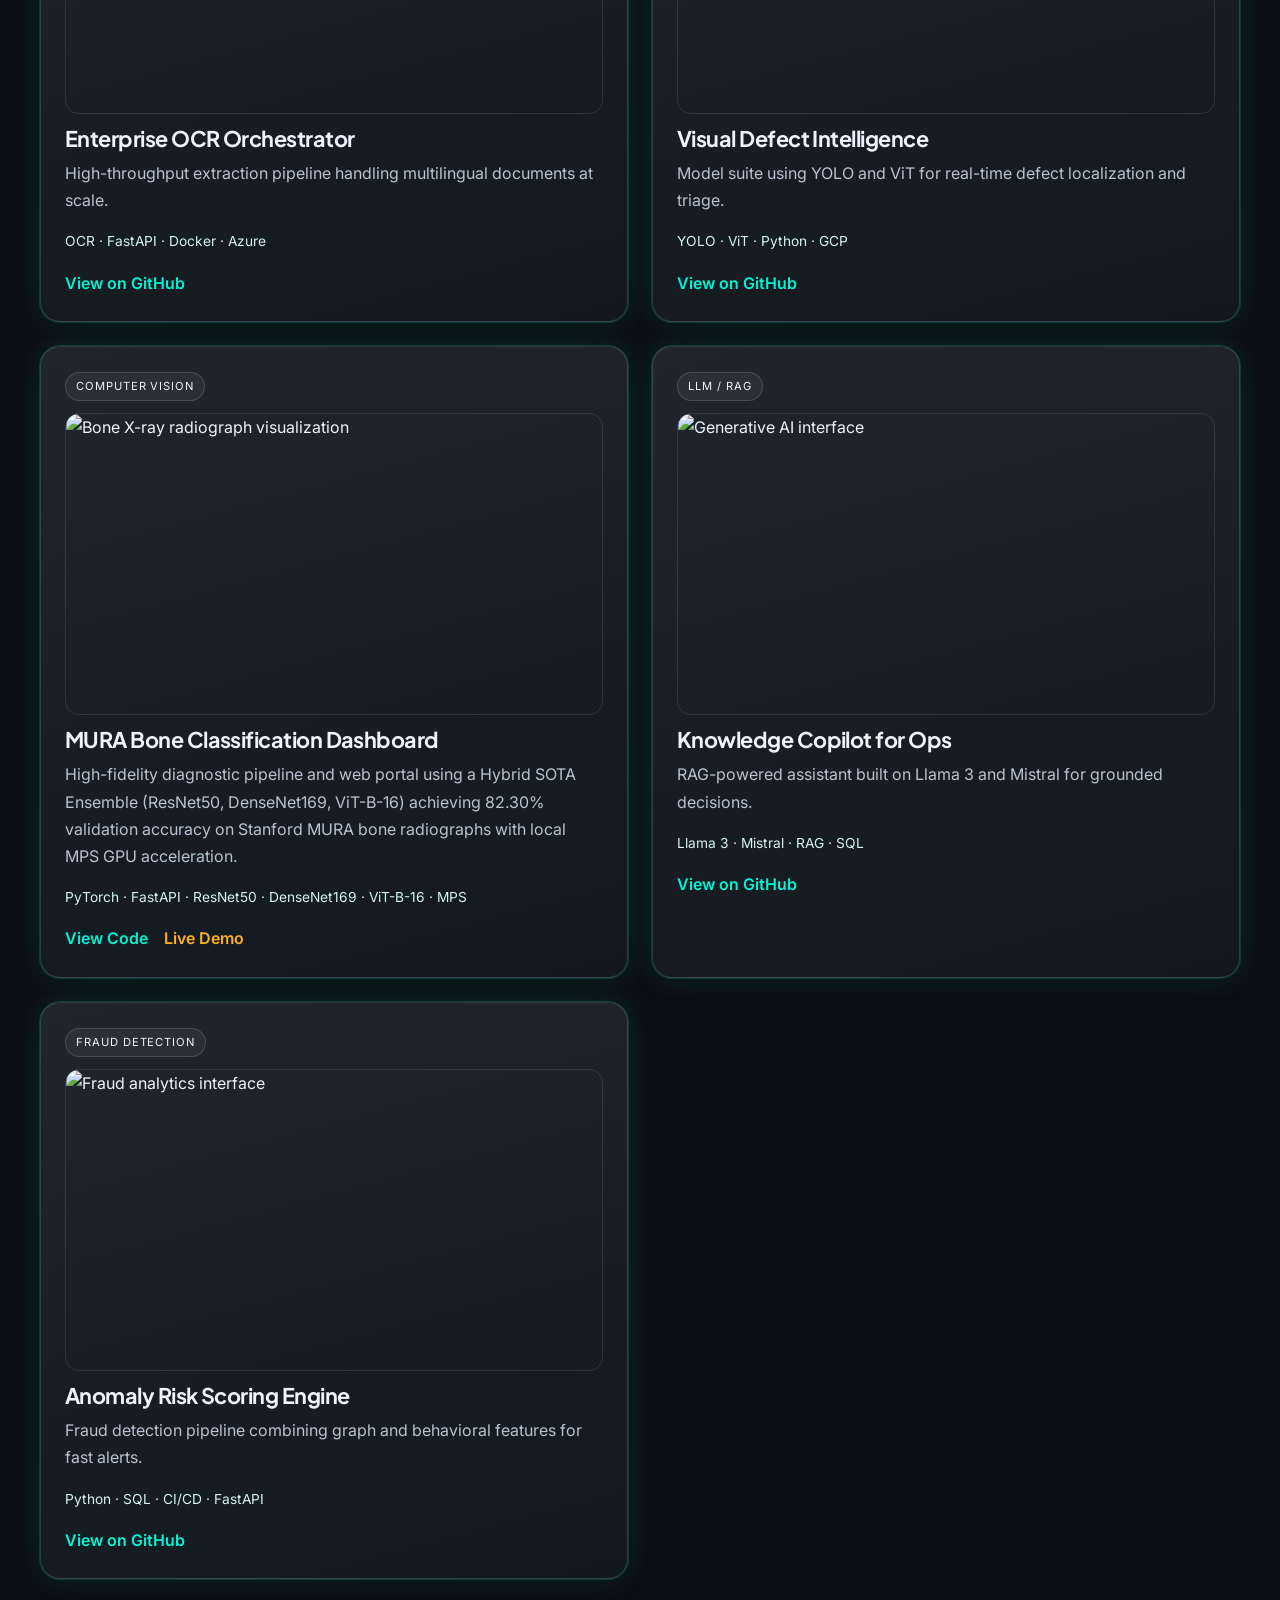
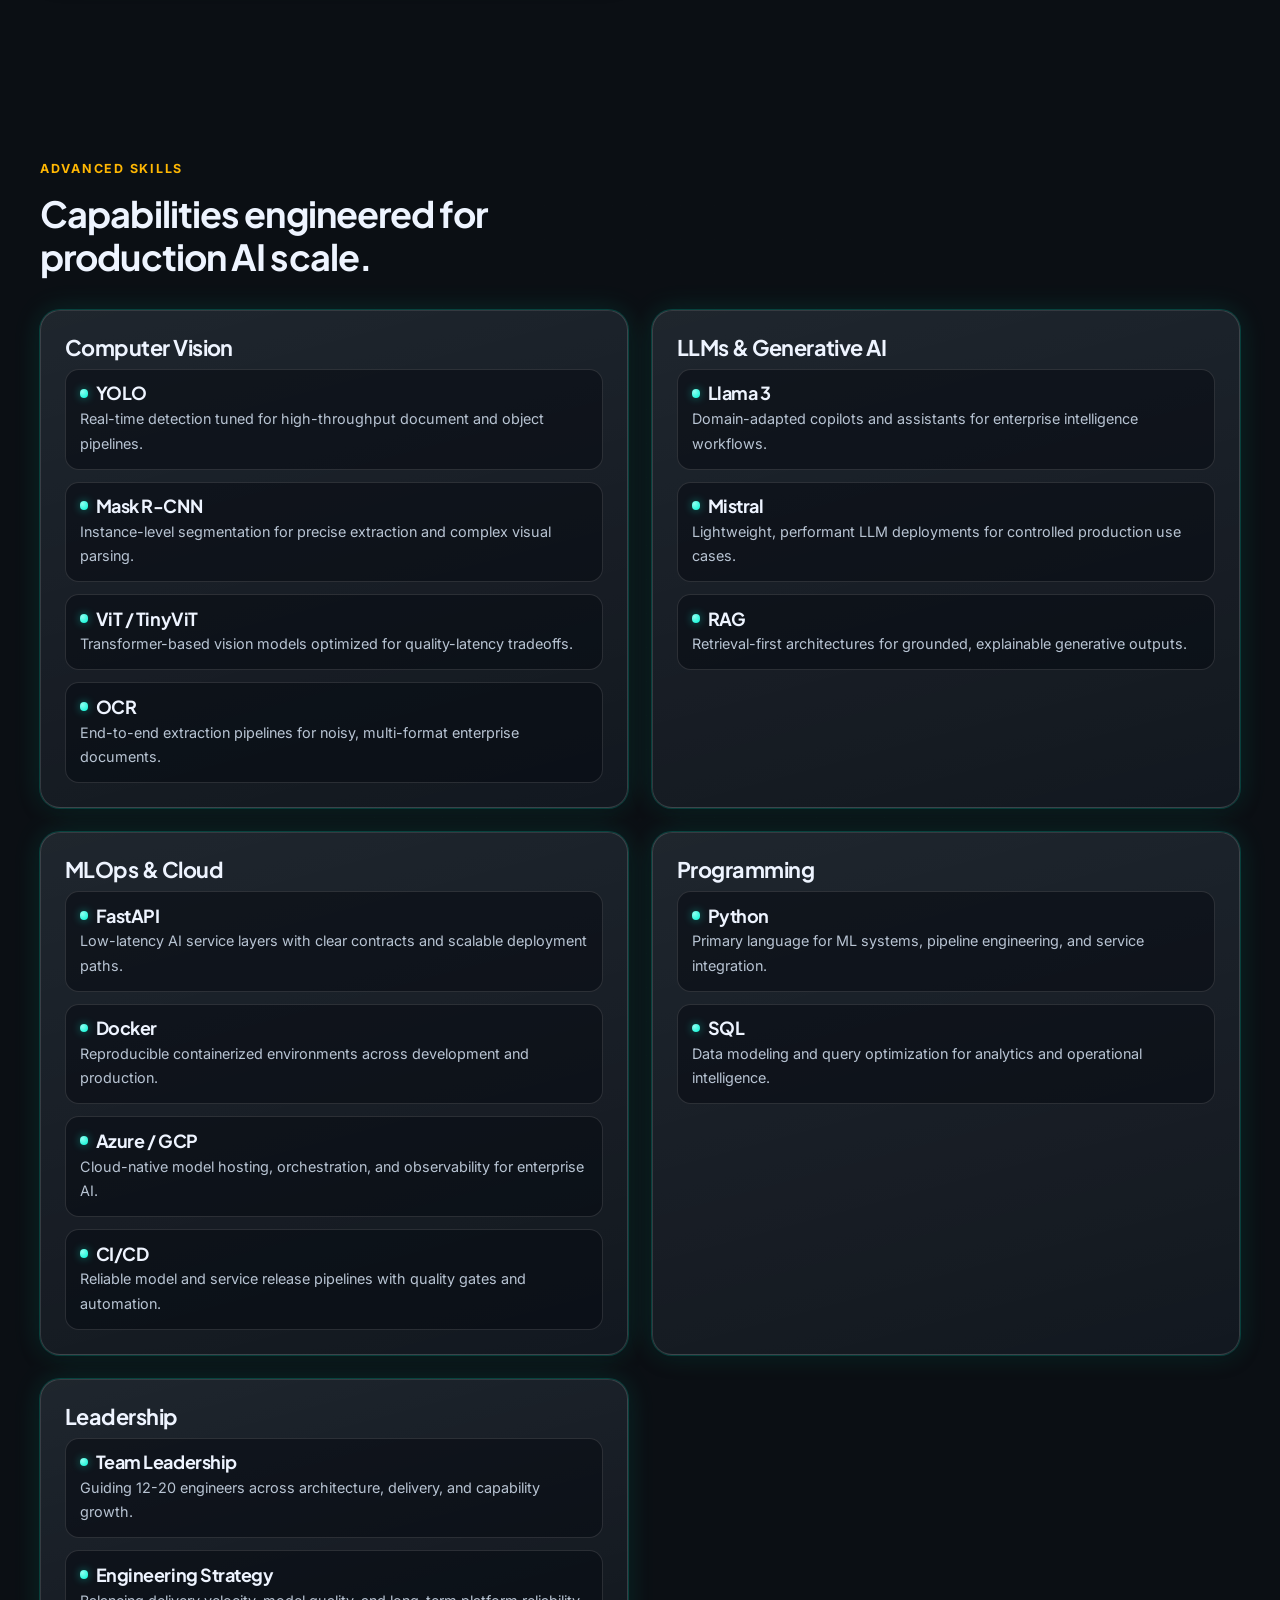
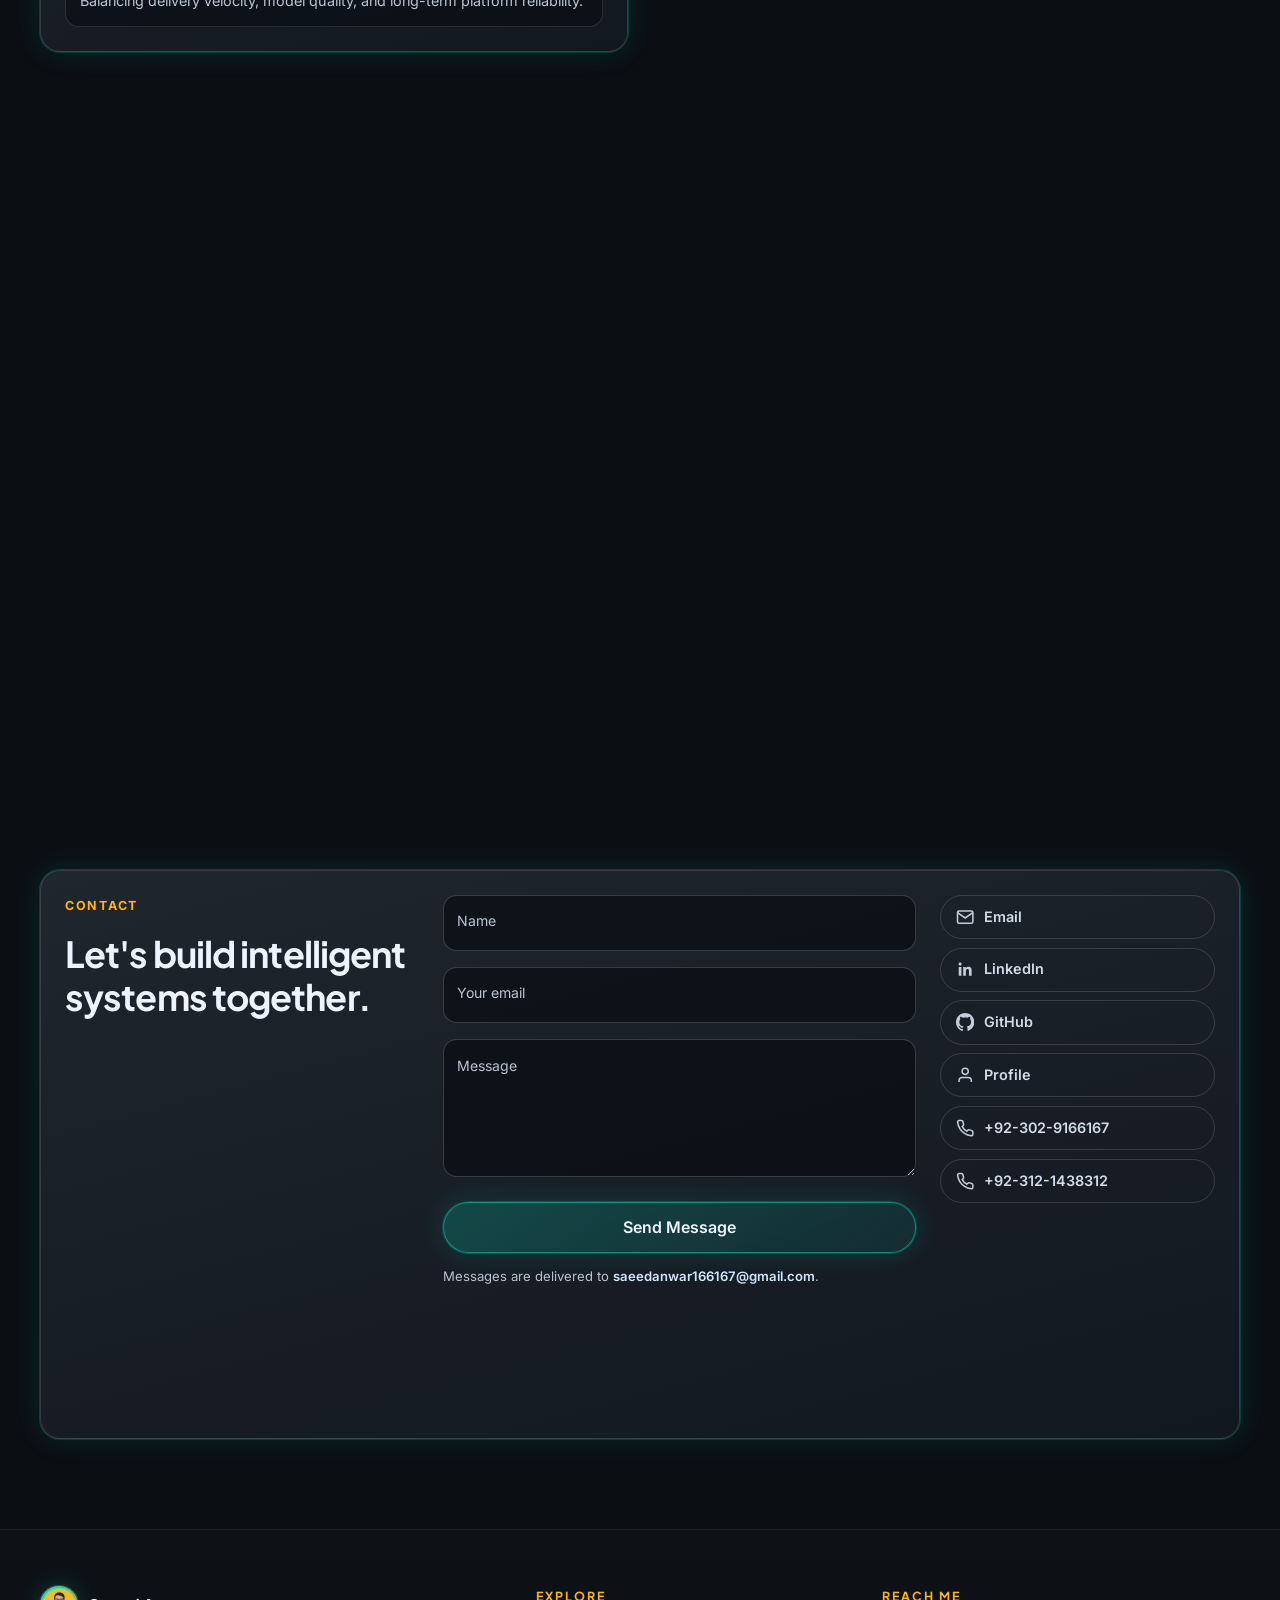
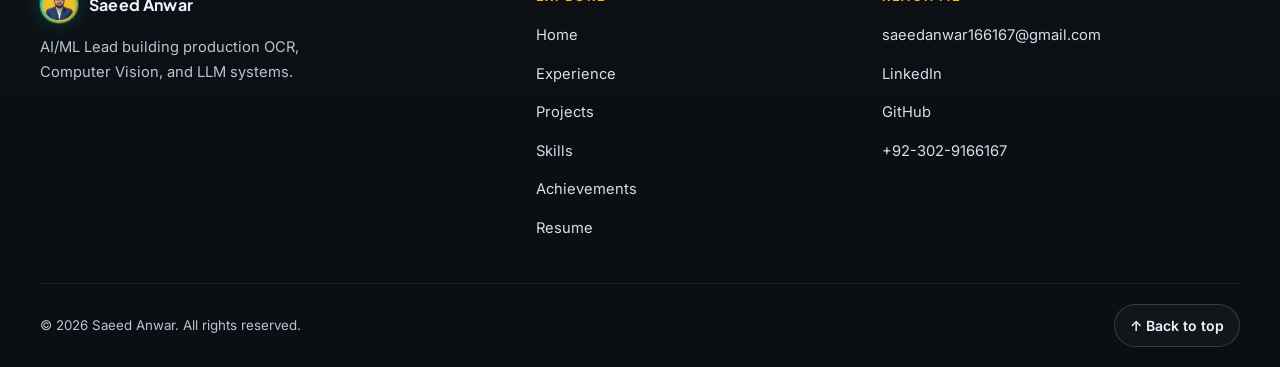
==== commit 41689584: "Showcase MURA Bone Classification project card in gallery with actual metrics and live links" ====
--- a/index.html
+++ b/index.html
@@ -259,6 +259,26 @@
               <a class="text-link" href="https://github.com/Saeed0296" target="_blank" rel="noopener"
                 >View on GitHub</a
               >
+            </article>
+            <article class="card glass-card project-card reveal-stagger tilt-card" data-category="Computer Vision">
+              <span class="badge">Computer Vision</span>
+              <img
+                loading="lazy"
+                src="https://images.unsplash.com/photo-1559757175-5700dde675bc?auto=format&fit=crop&w=1200&q=80"
+                alt="Bone X-ray radiograph visualization"
+              />
+              <h3>MURA Bone Classification Dashboard</h3>
+              <p>High-fidelity diagnostic pipeline and web portal using a Hybrid SOTA Ensemble (ResNet50, DenseNet169, ViT-B-16) achieving 82.30% validation accuracy on Stanford MURA bone radiographs with local MPS GPU acceleration.</p>
+              <p class="stack">PyTorch · FastAPI · ResNet50 · DenseNet169 · ViT-B-16 · MPS</p>
+              <div style="display: flex; gap: 1rem; margin-top: 1rem;">
+                <a class="text-link" href="https://github.com/Saeed0296/mura_classification" target="_blank" rel="noopener"
+                  >View Code</a
+                >
+                <a class="text-link" href="https://saeed0296.github.io/mura_classification/" target="_blank" rel="noopener"
+                  style="color: #ffb020;"
+                  >Live Demo</a
+                >
+              </div>
             </article>
             <article class="card glass-card project-card reveal-stagger tilt-card" data-category="LLM / RAG">
               <span class="badge">LLM / RAG</span>
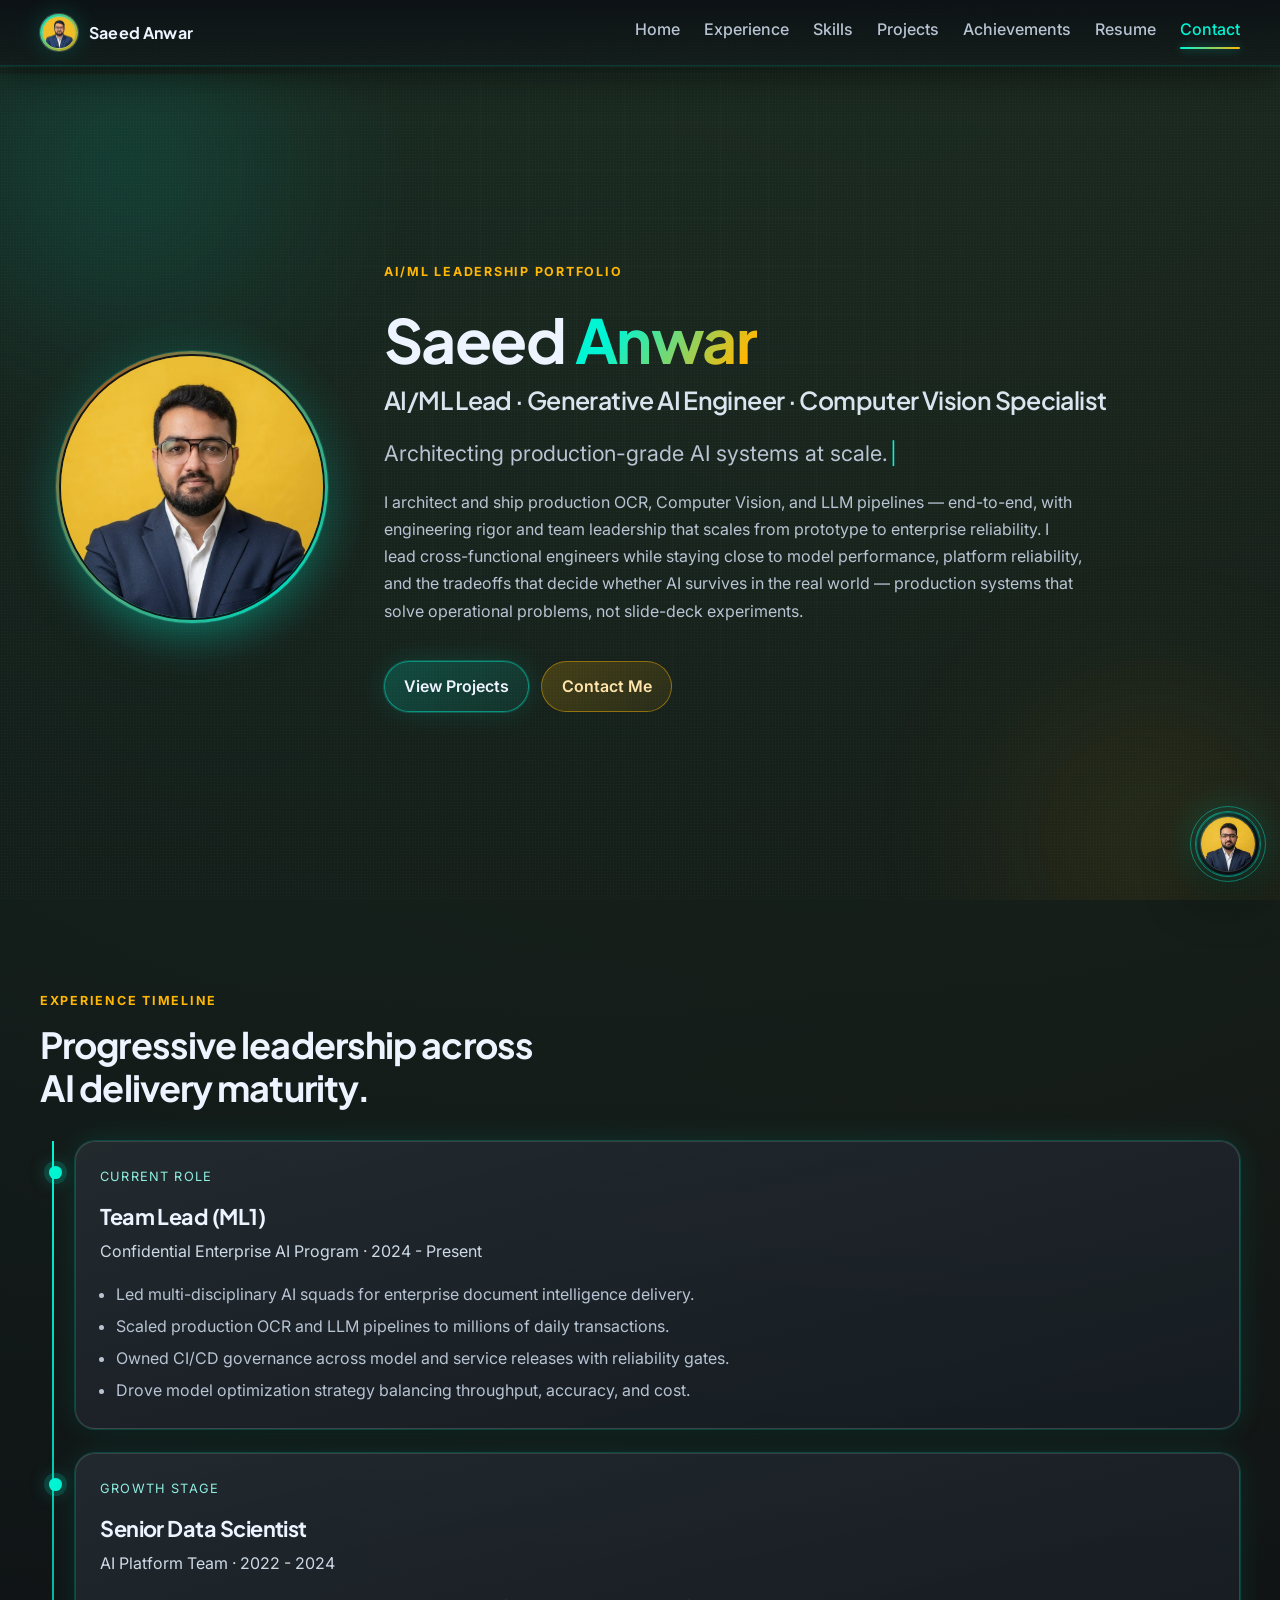
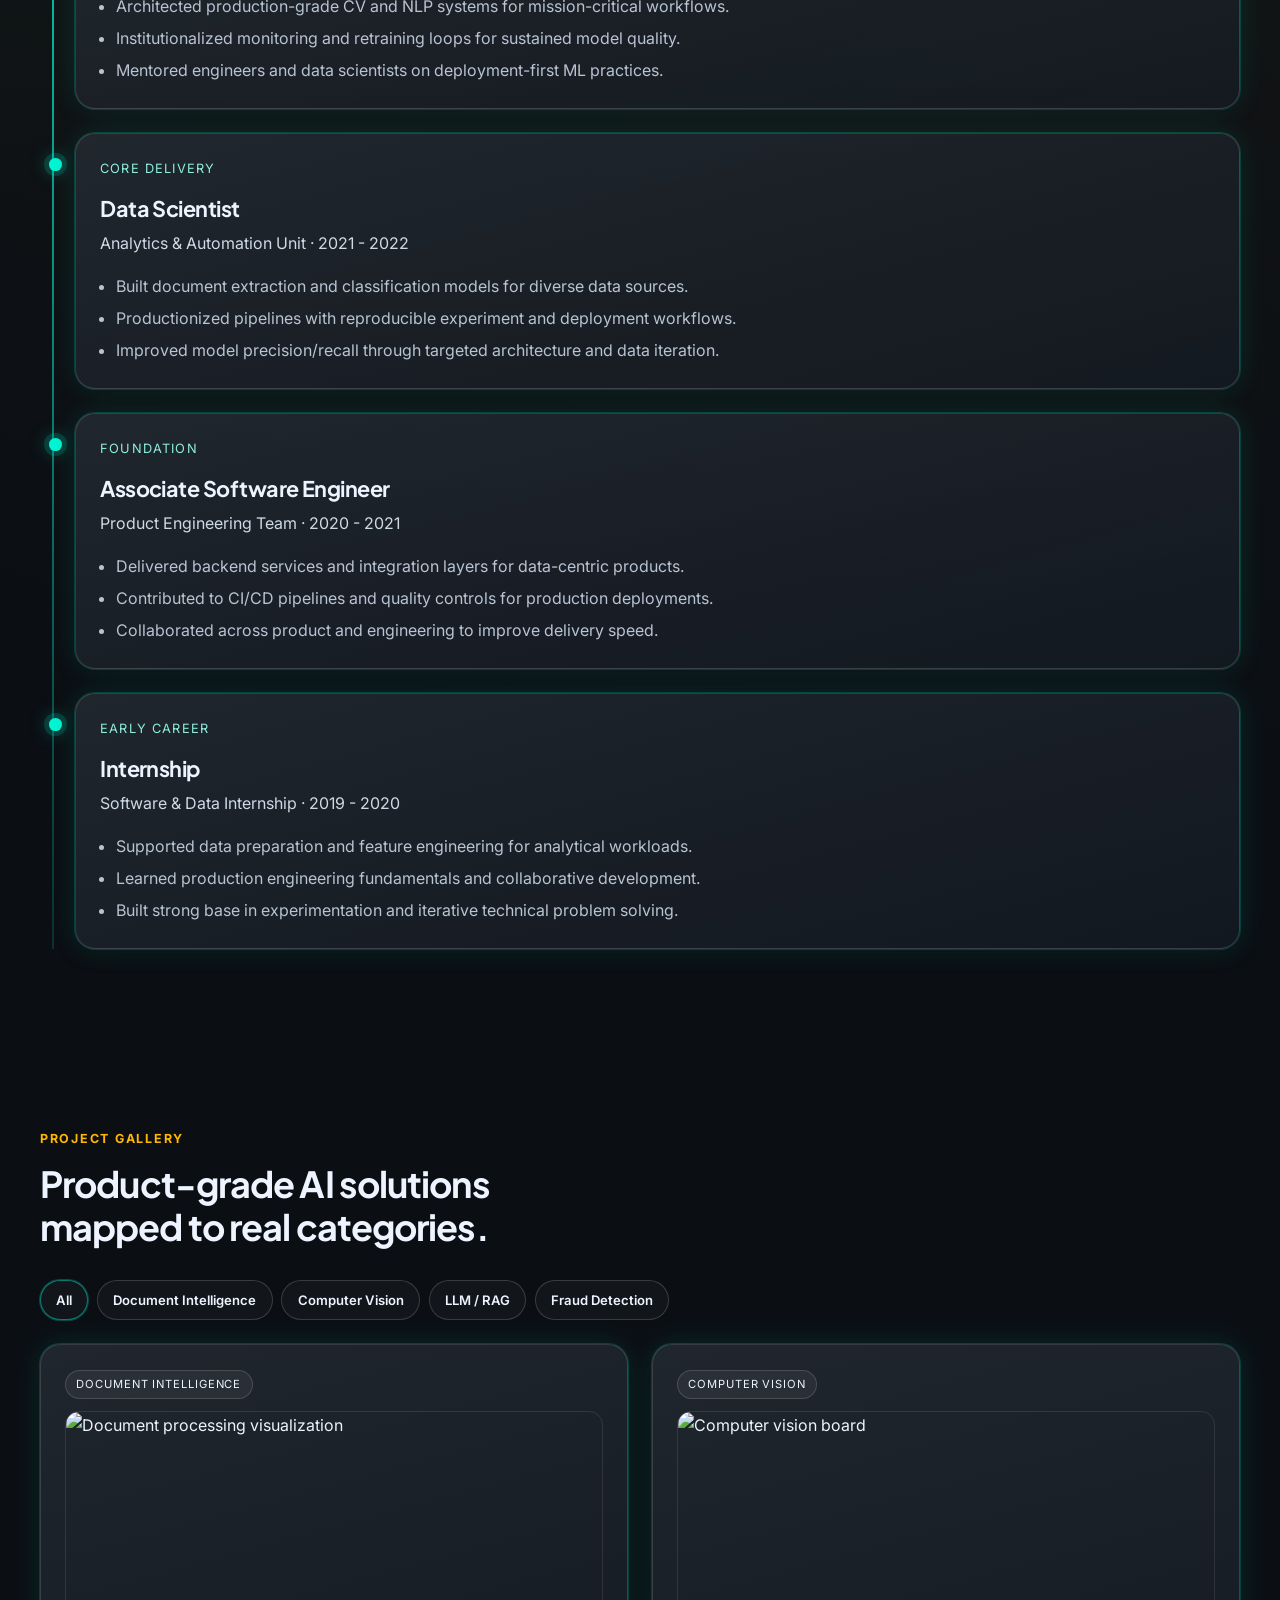
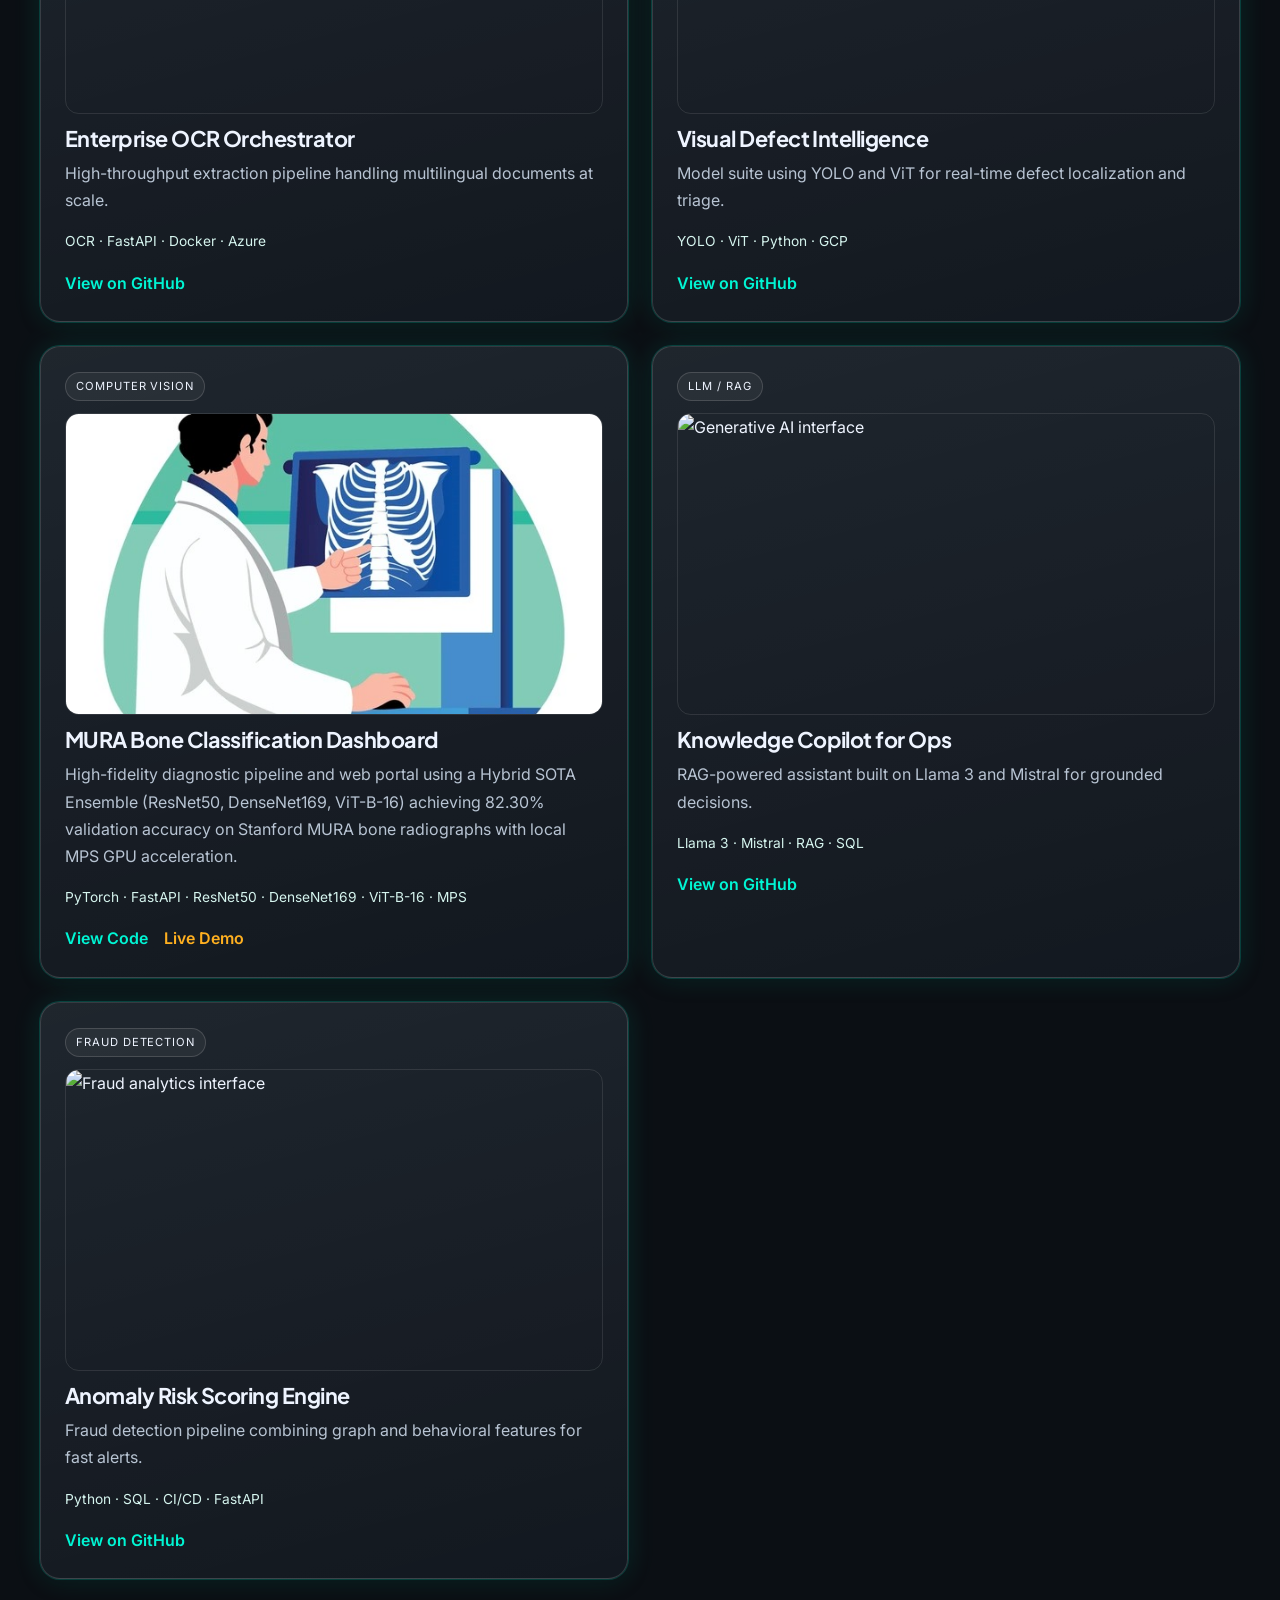
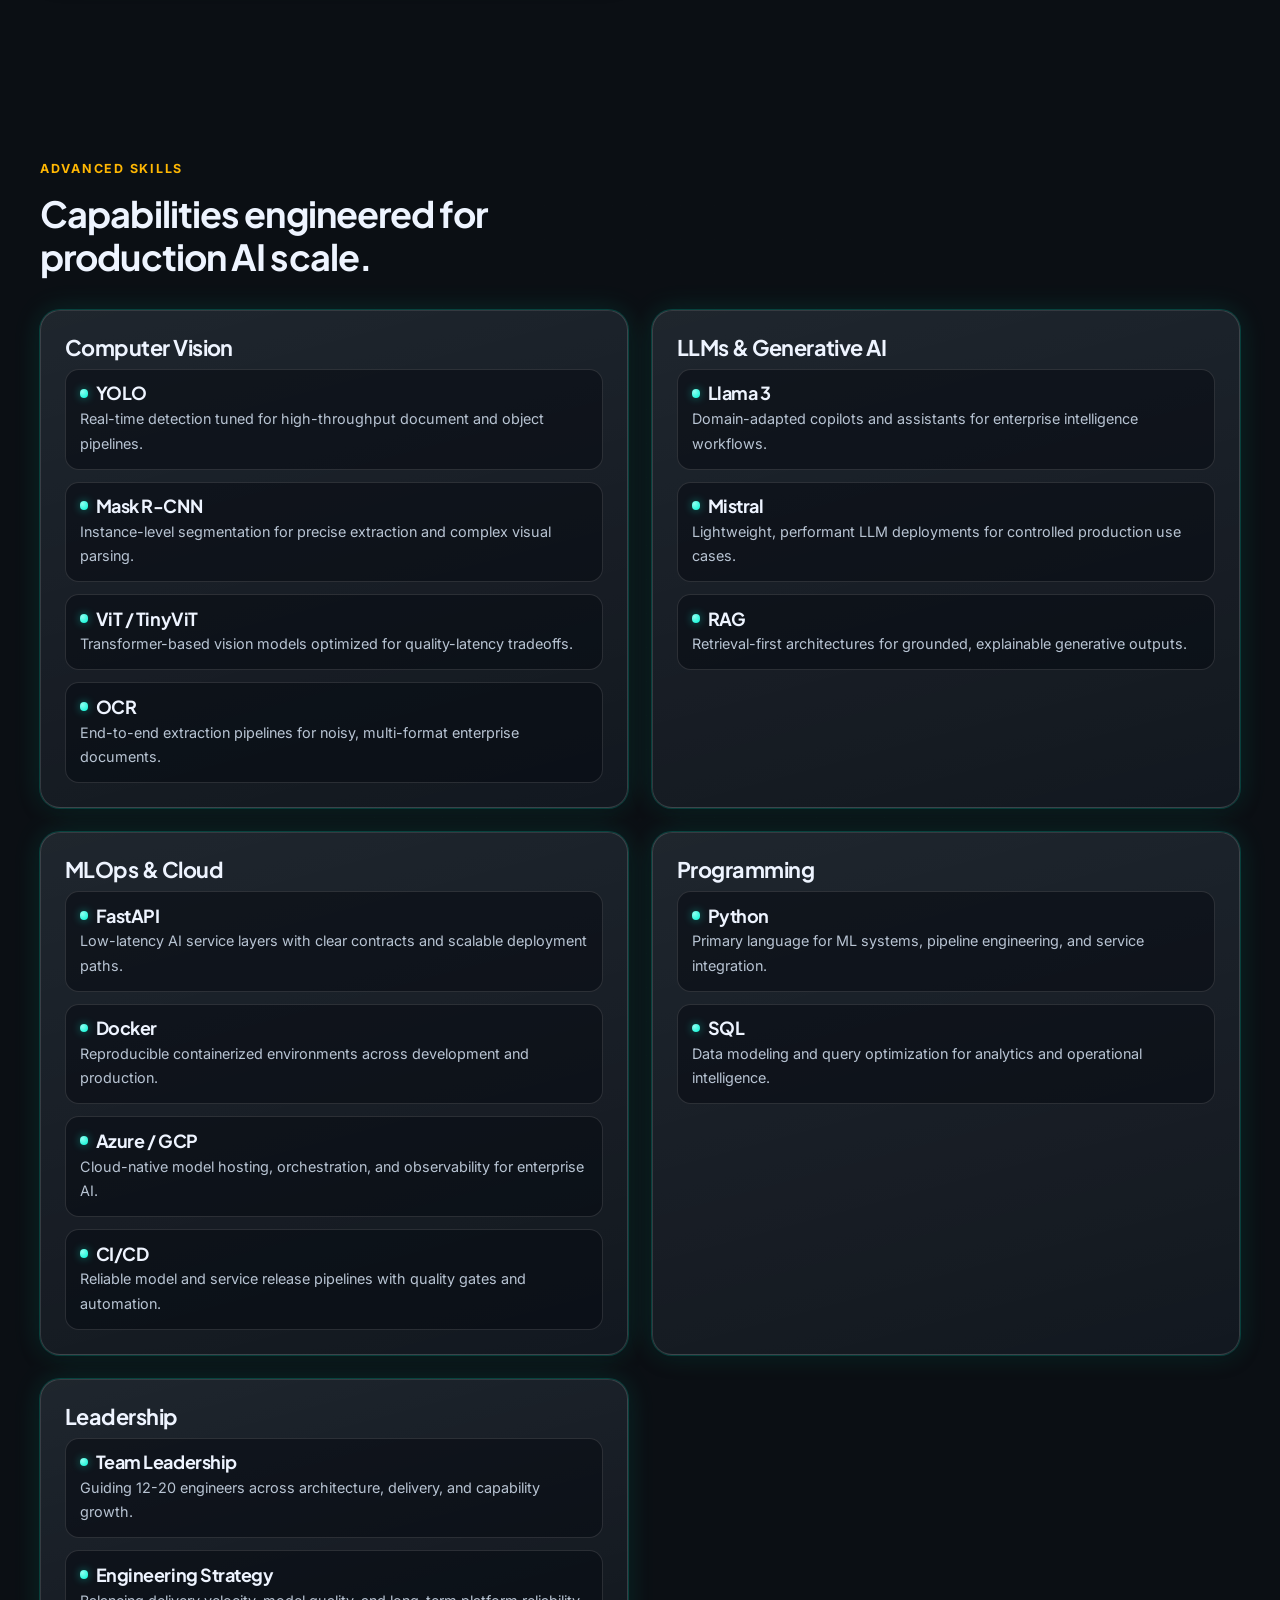
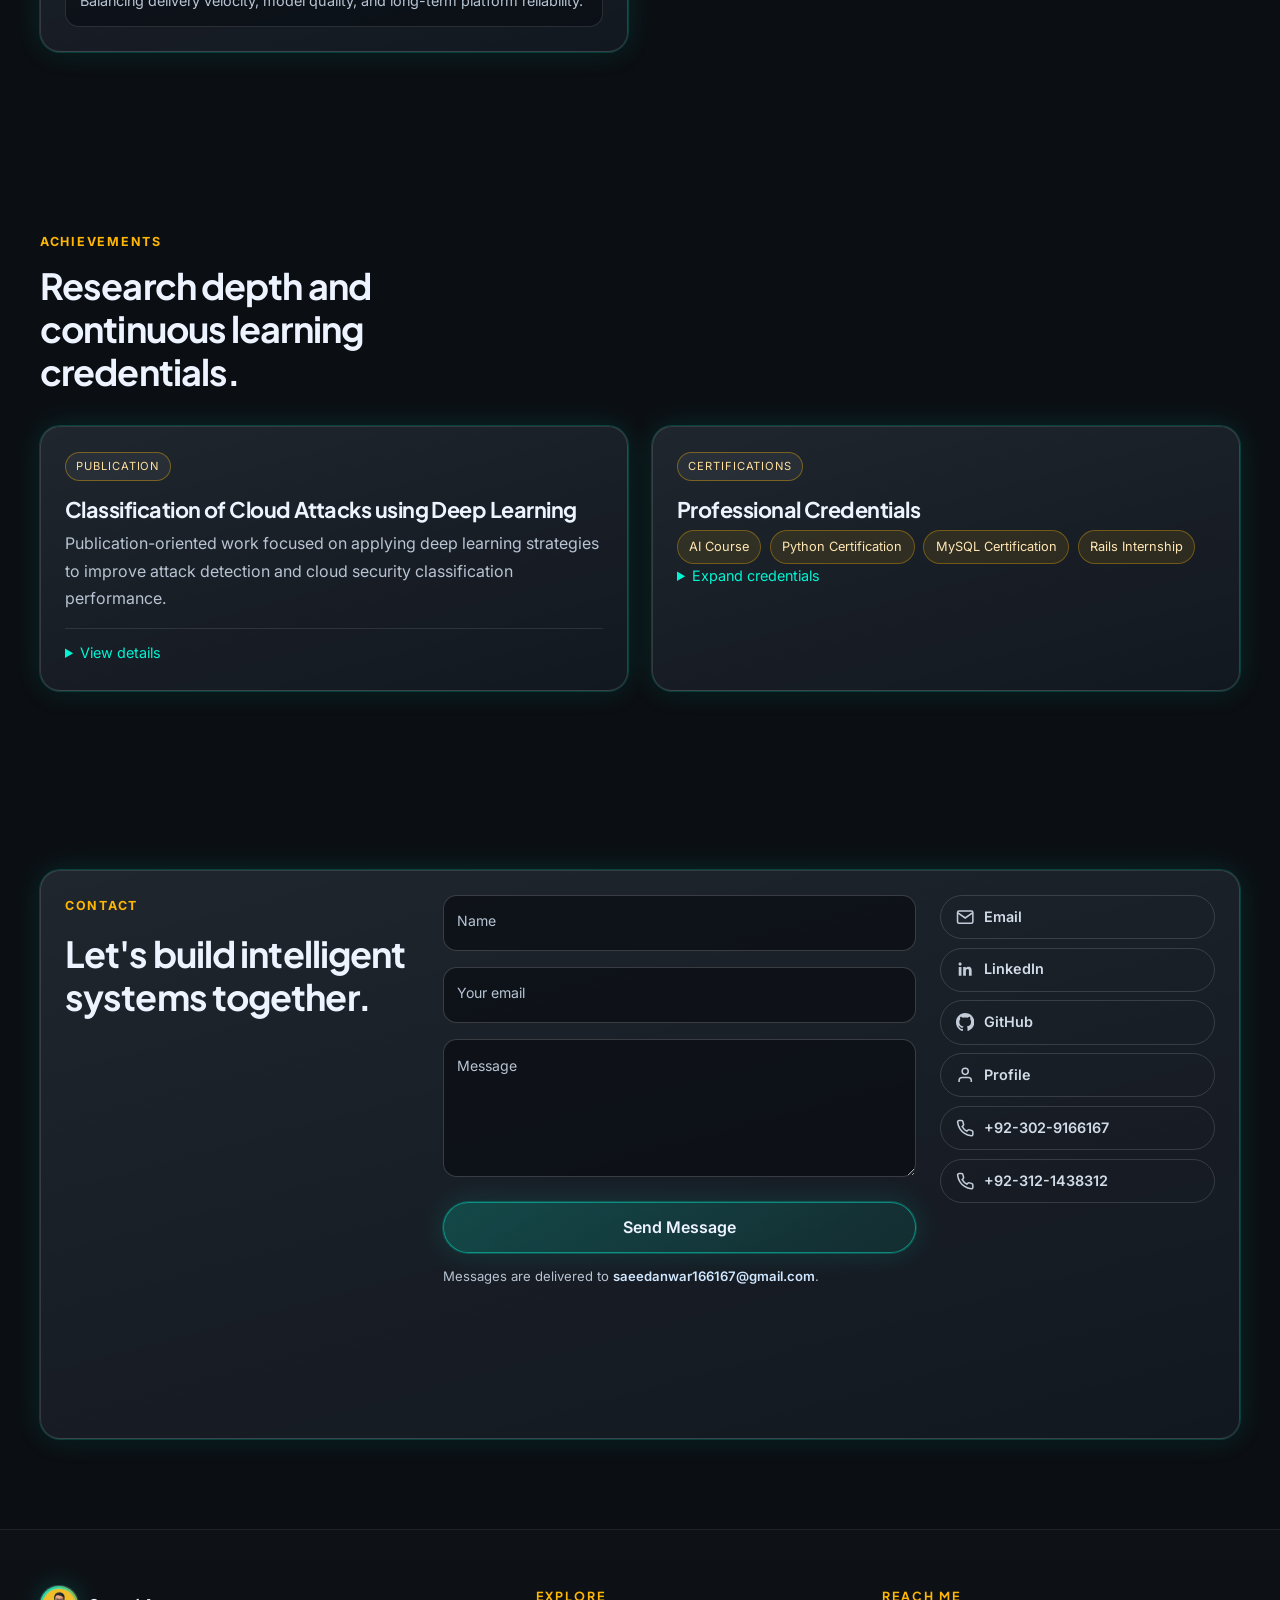
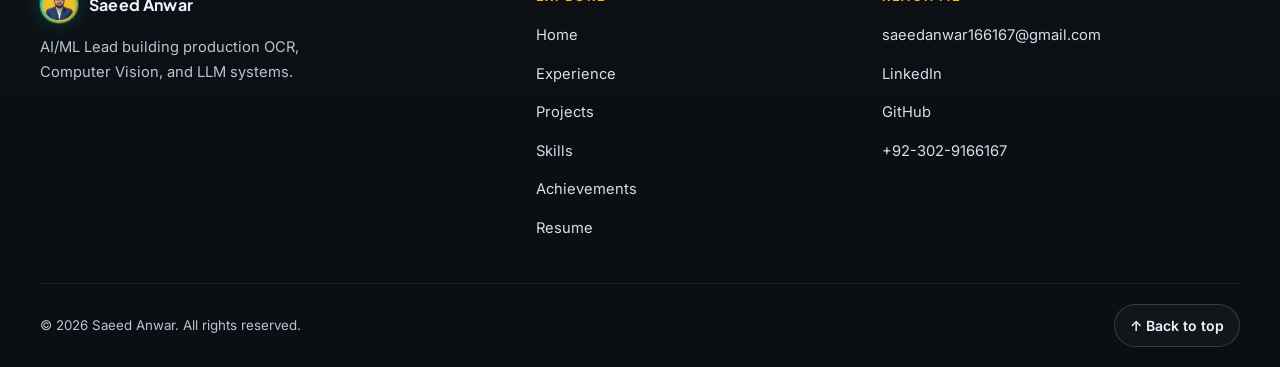
==== commit 992d8bb0: "Use MURA logo image instead of bone X-ray radiograph unsplash placeholder" ====
--- a/index.html
+++ b/index.html
@@ -264,8 +264,8 @@
               <span class="badge">Computer Vision</span>
               <img
                 loading="lazy"
-                src="https://images.unsplash.com/photo-1559757175-5700dde675bc?auto=format&fit=crop&w=1200&q=80"
-                alt="Bone X-ray radiograph visualization"
+                src="assets/images/mura_logo.png"
+                alt="MURA Bone Classification Dashboard logo"
               />
               <h3>MURA Bone Classification Dashboard</h3>
               <p>High-fidelity diagnostic pipeline and web portal using a Hybrid SOTA Ensemble (ResNet50, DenseNet169, ViT-B-16) achieving 82.30% validation accuracy on Stanford MURA bone radiographs with local MPS GPU acceleration.</p>
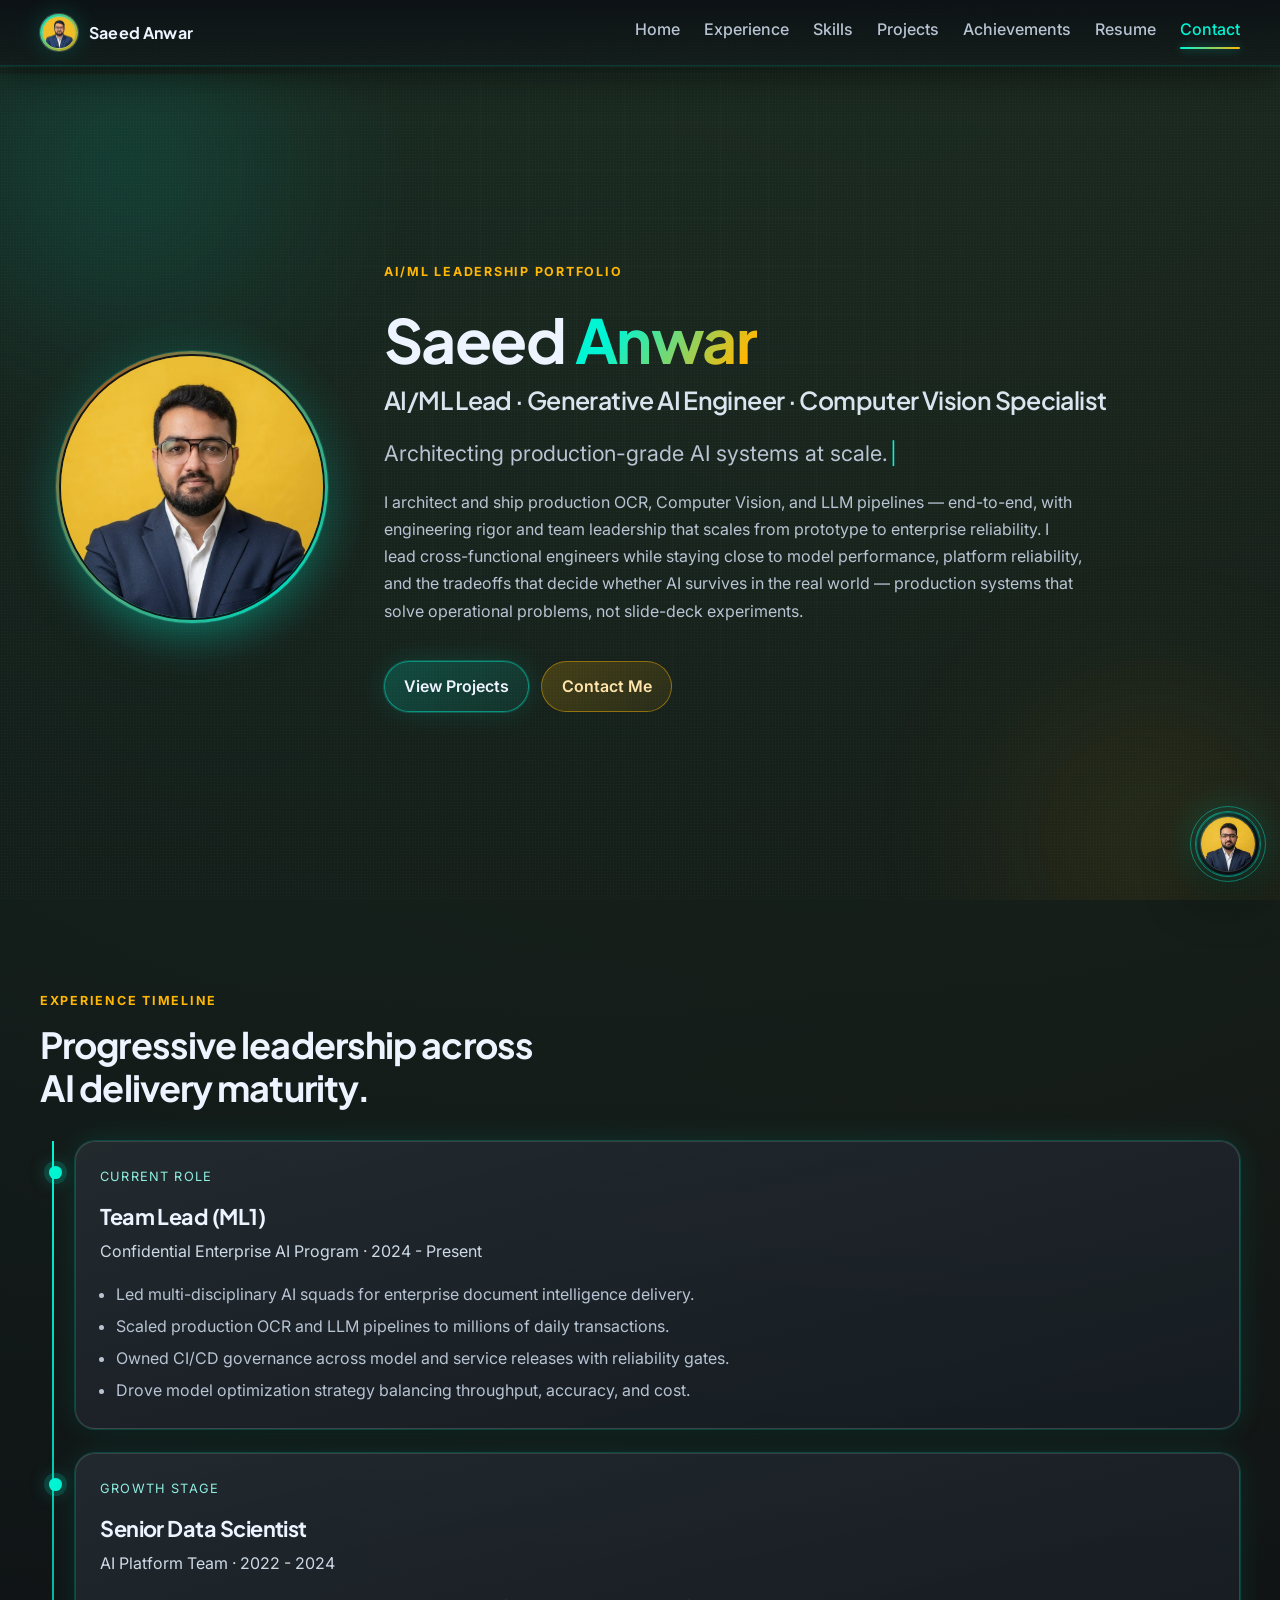
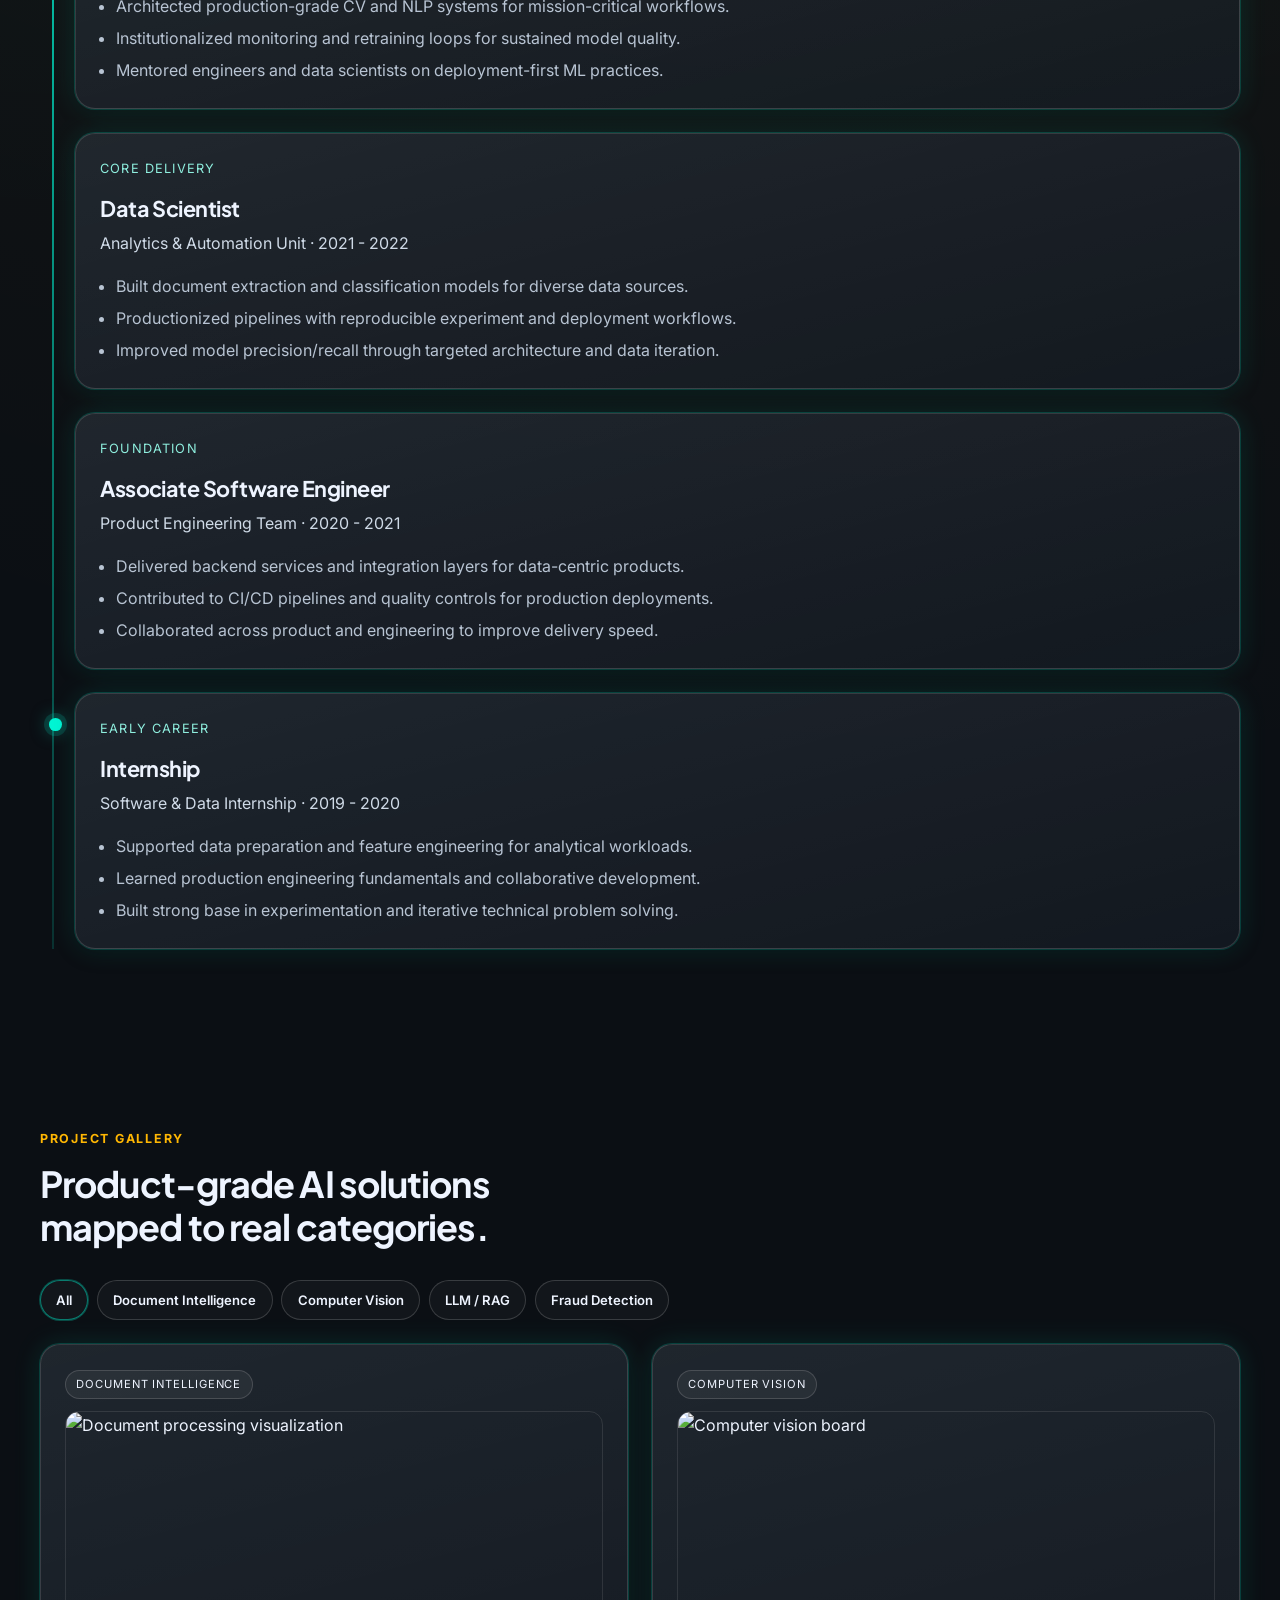
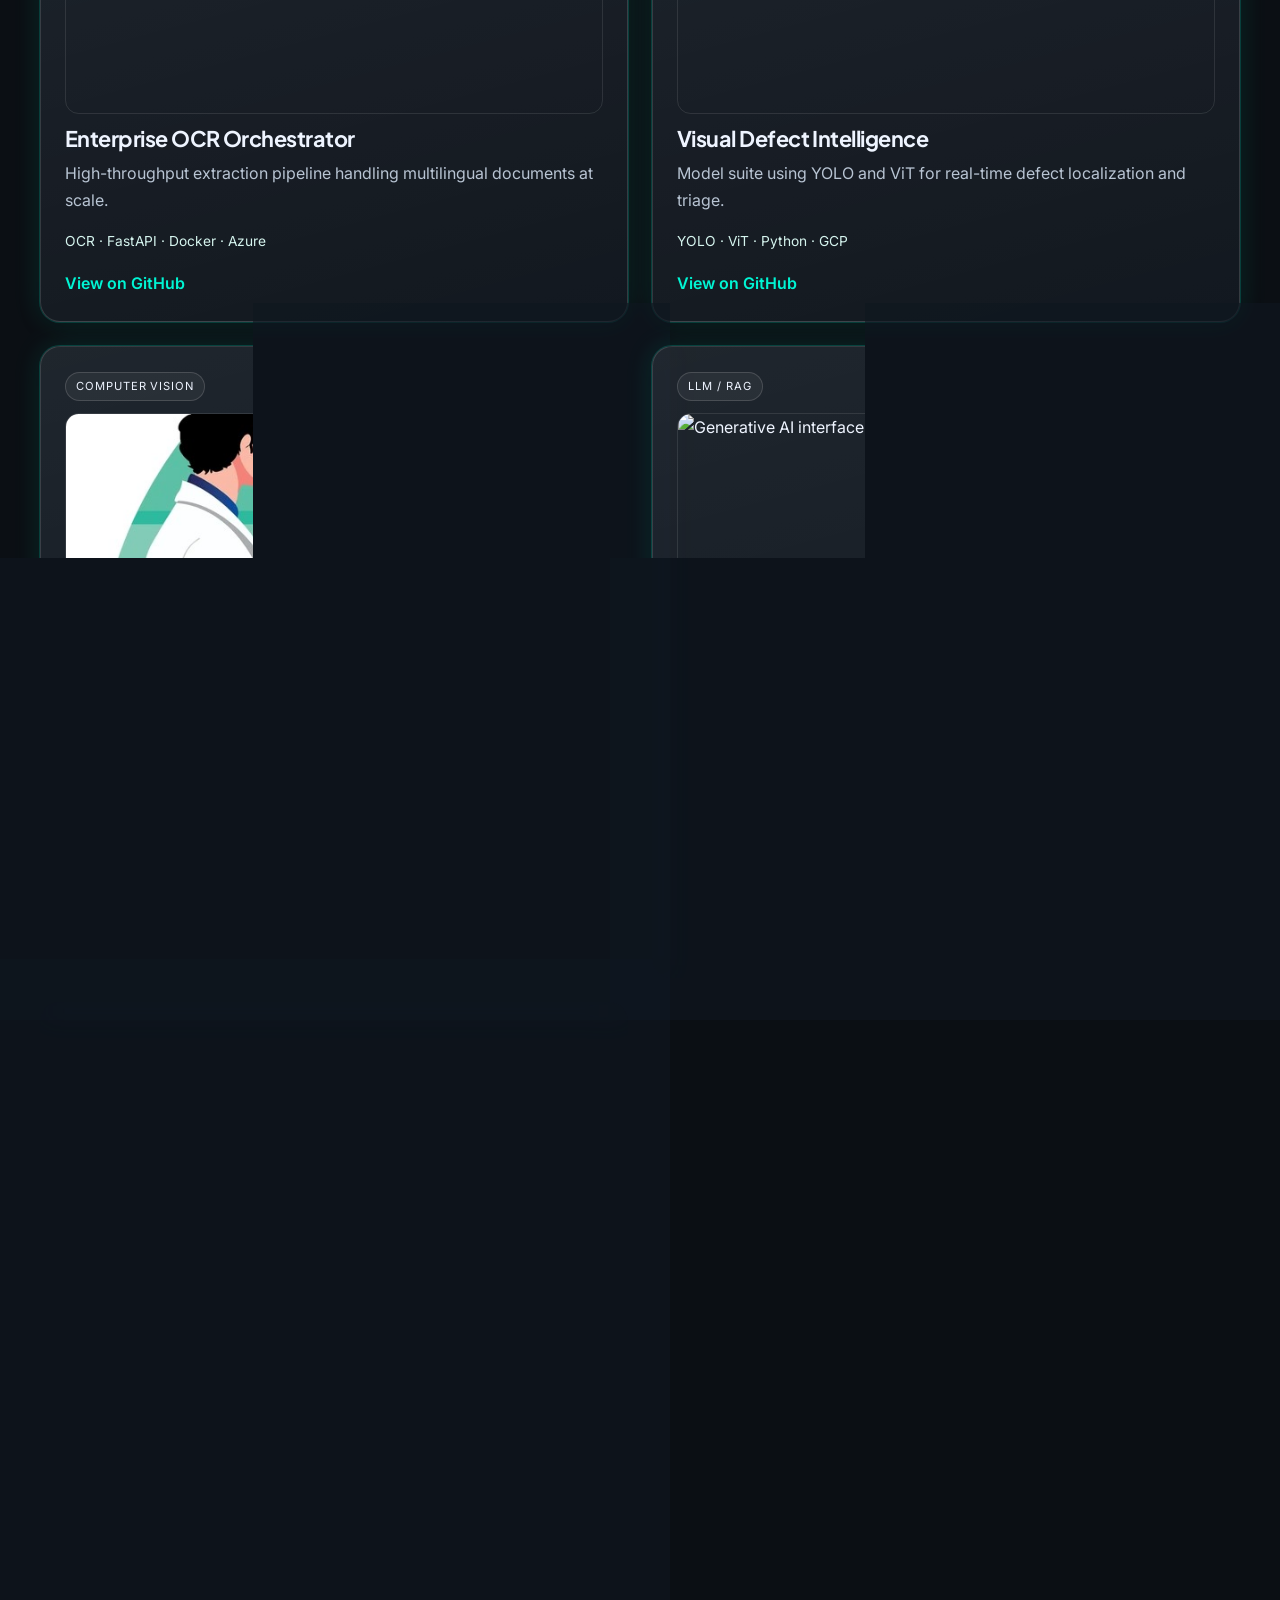
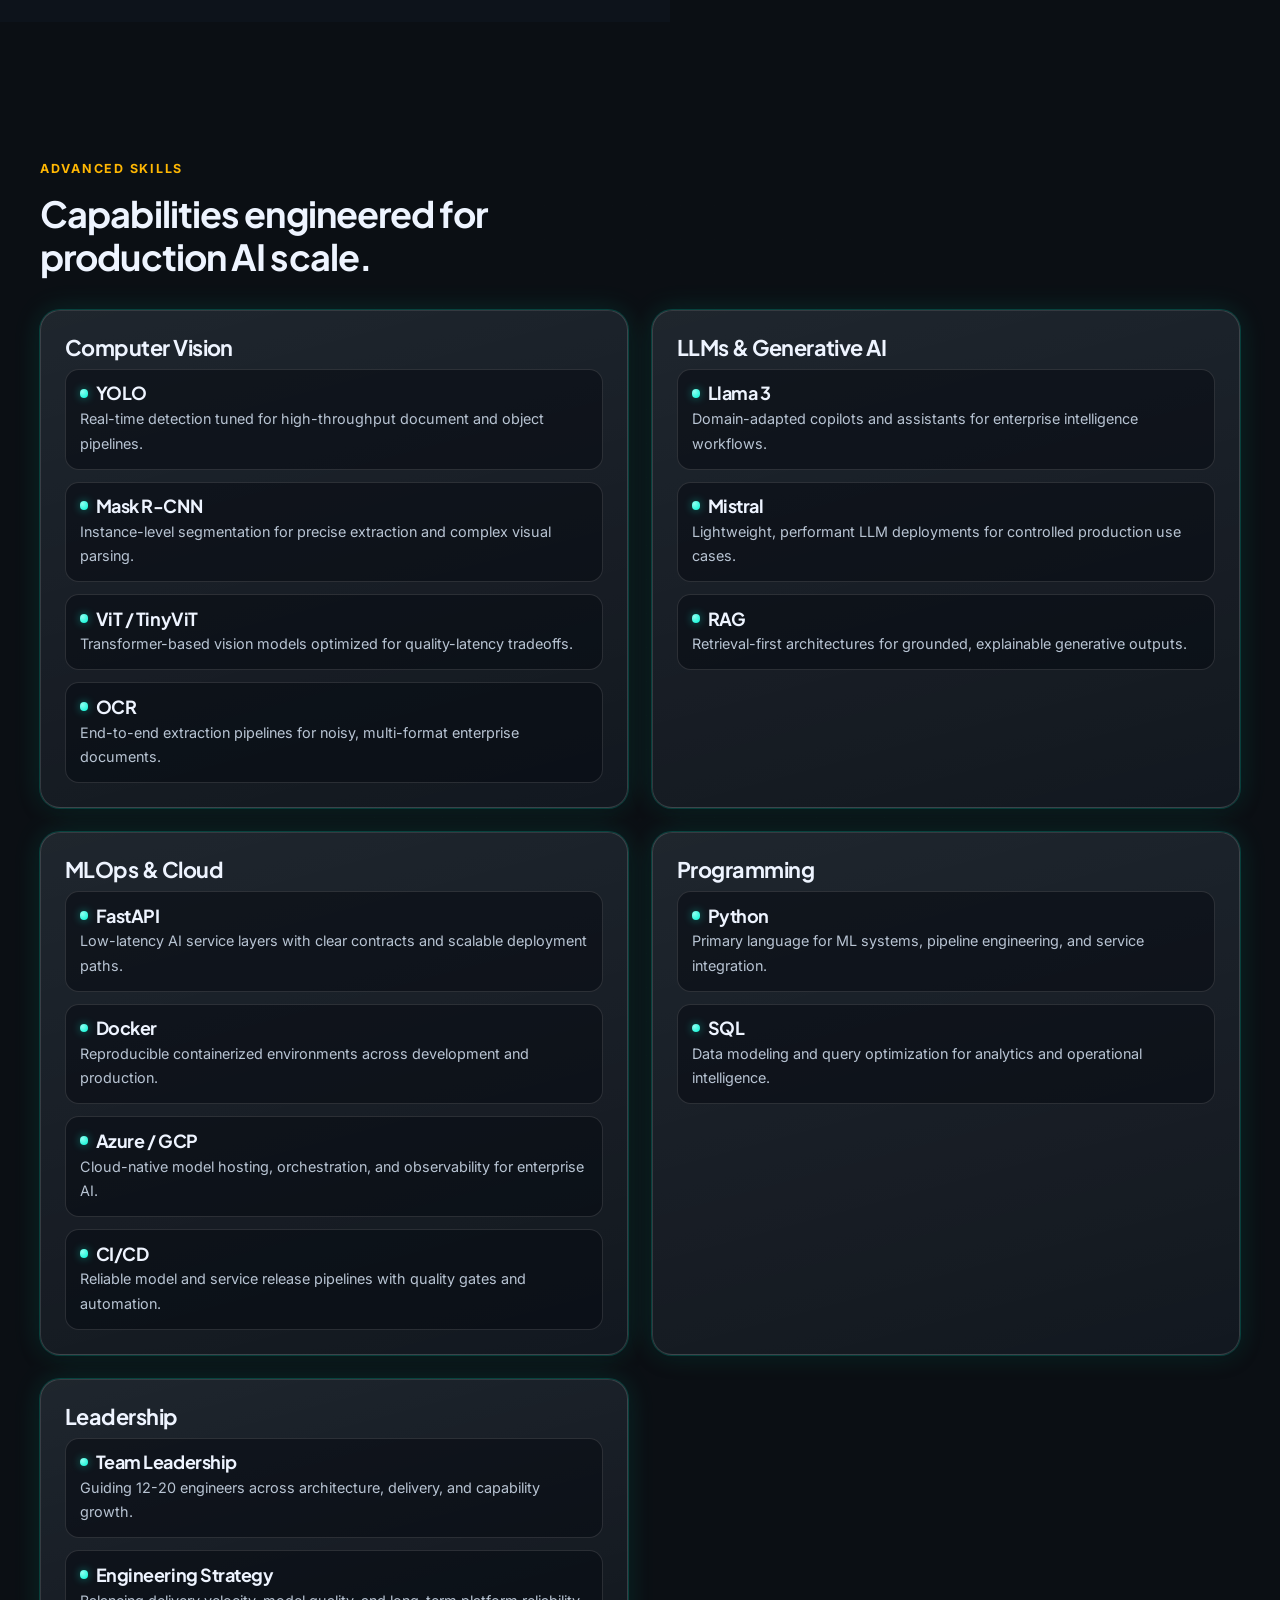
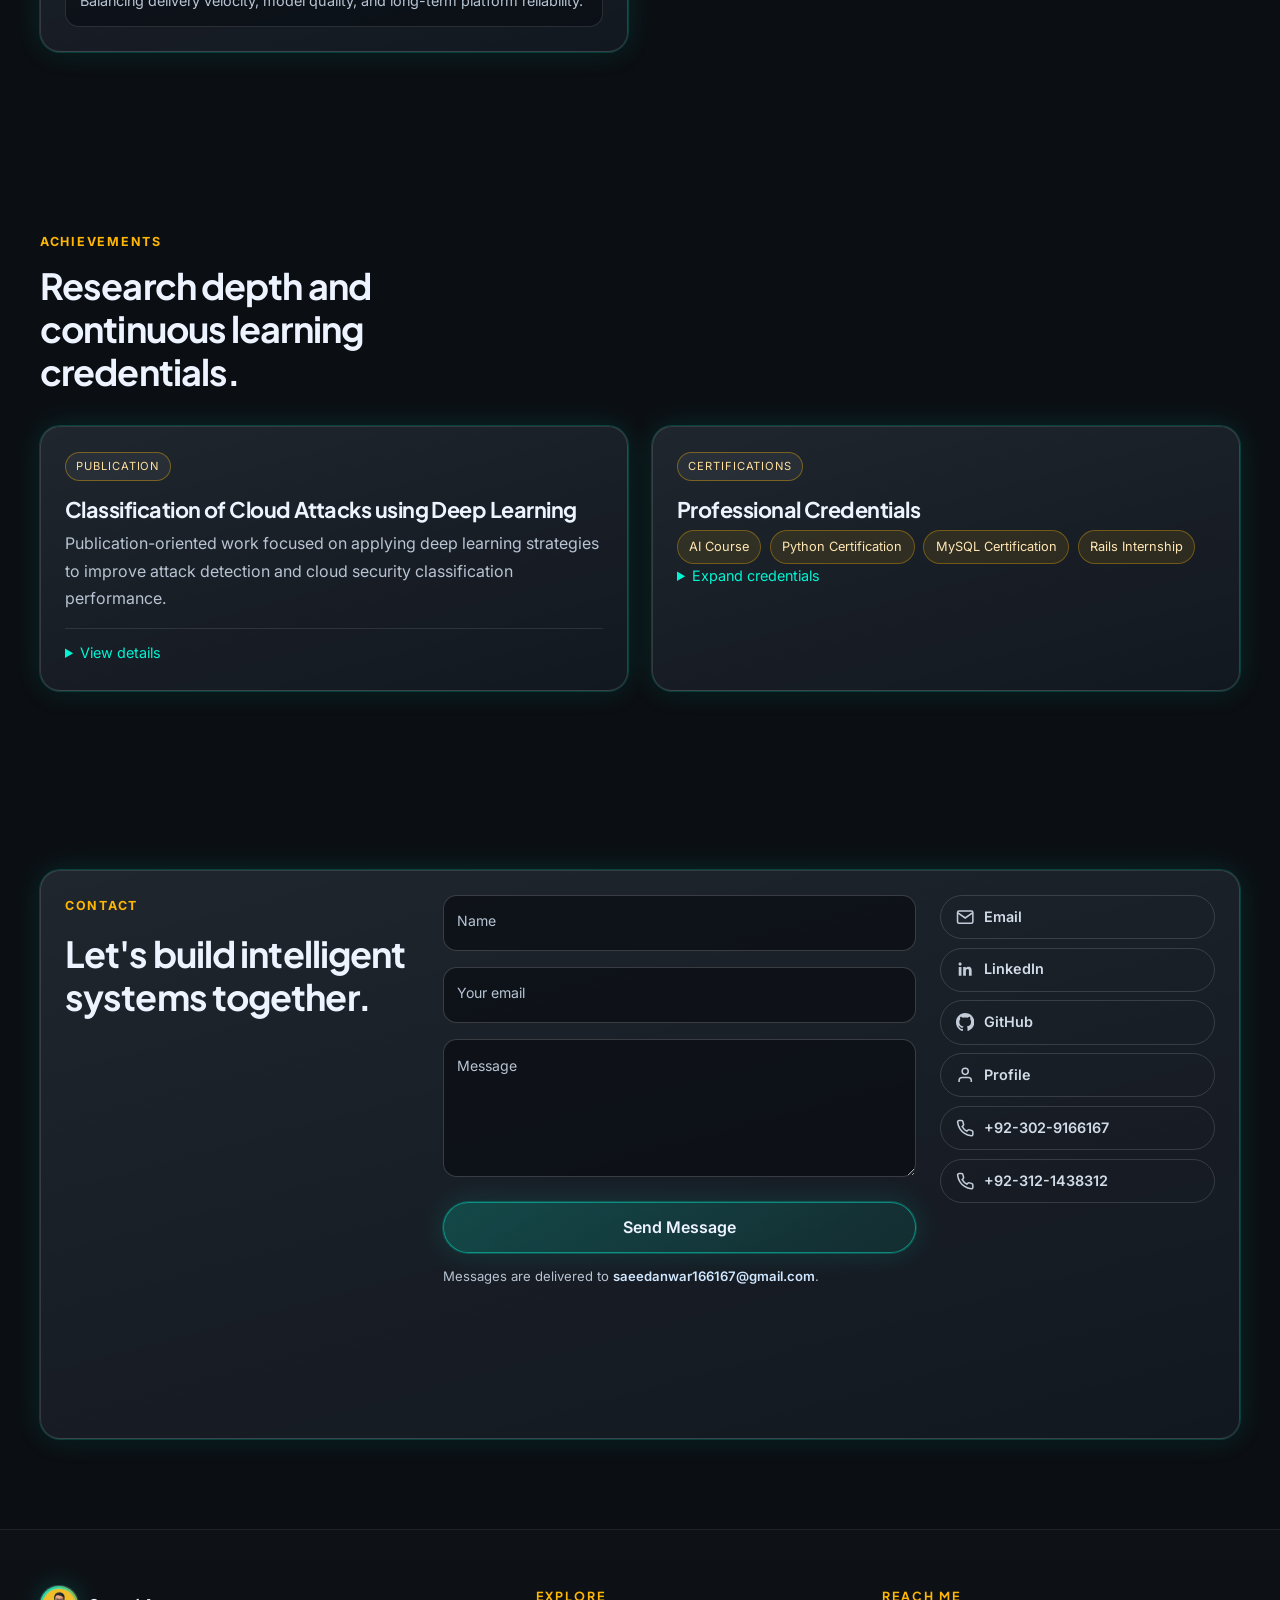
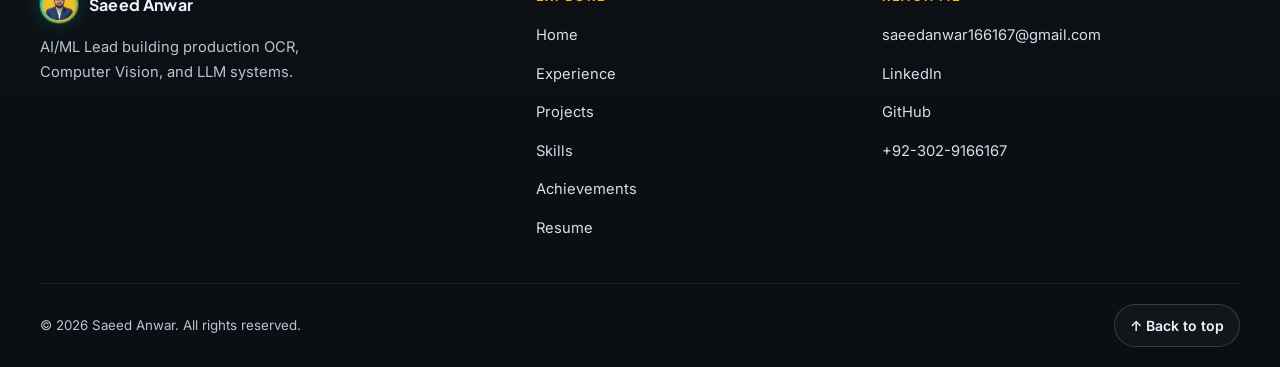
==== commit 9bdaf228: "Update MURA Live Demo link to target static/index.html directly" ====
--- a/index.html
+++ b/index.html
@@ -274,7 +274,7 @@
                 <a class="text-link" href="https://github.com/Saeed0296/mura_classification" target="_blank" rel="noopener"
                   >View Code</a
                 >
-                <a class="text-link" href="https://saeed0296.github.io/mura_classification/" target="_blank" rel="noopener"
+                <a class="text-link" href="https://saeed0296.github.io/mura_classification/static/index.html" target="_blank" rel="noopener"
                   style="color: #ffb020;"
                   >Live Demo</a
                 >
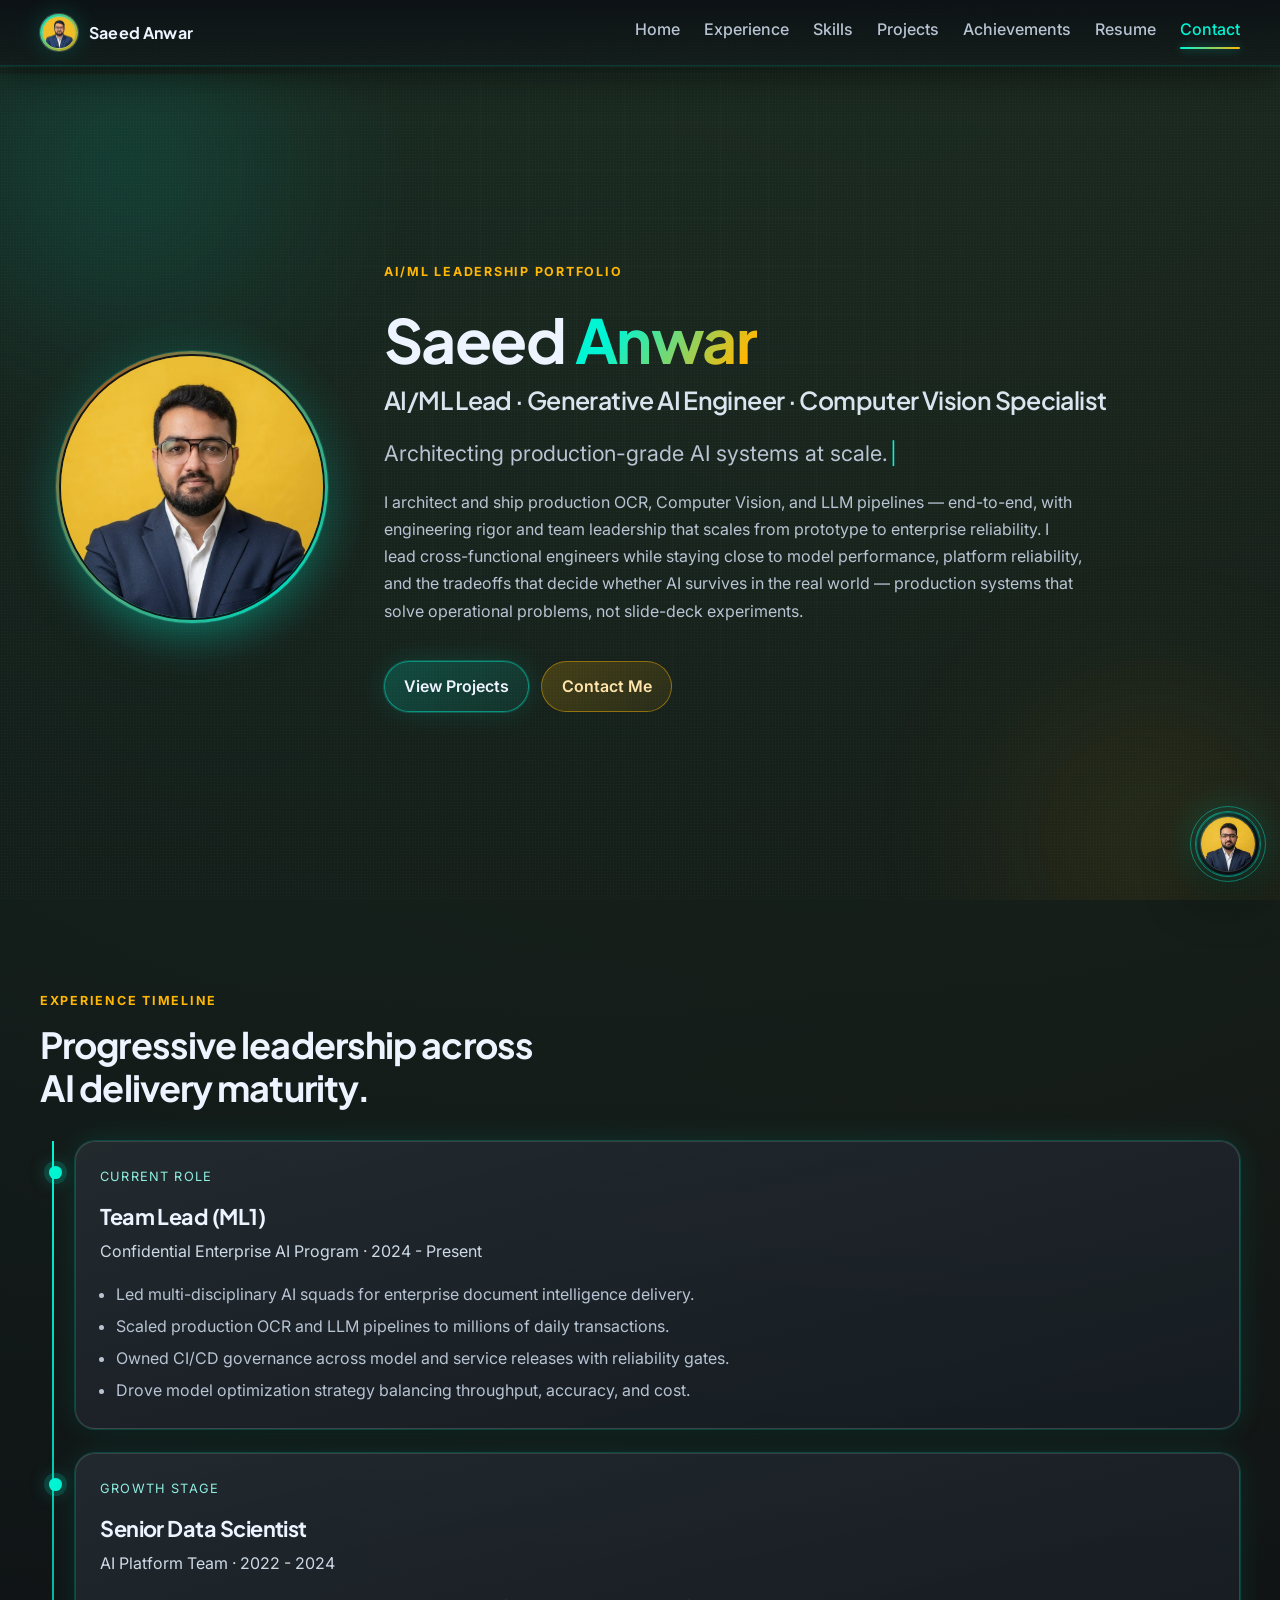
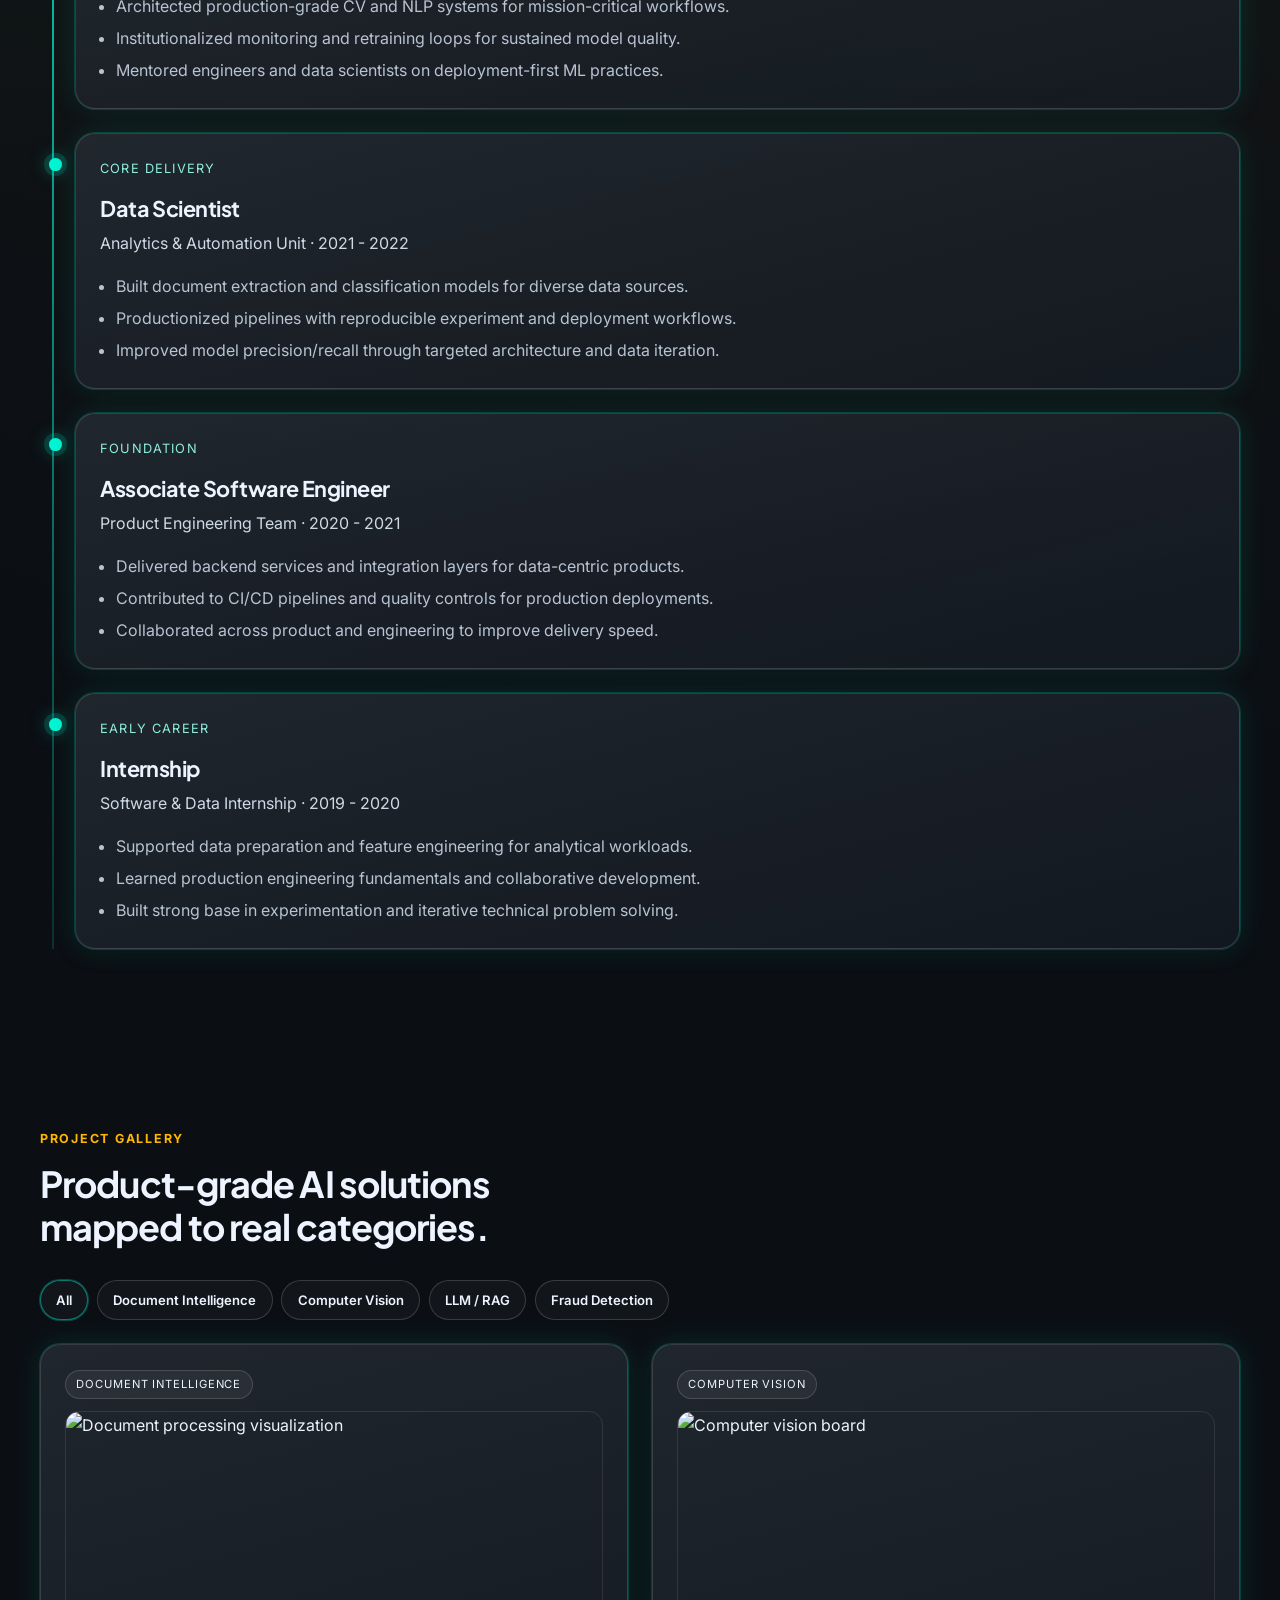
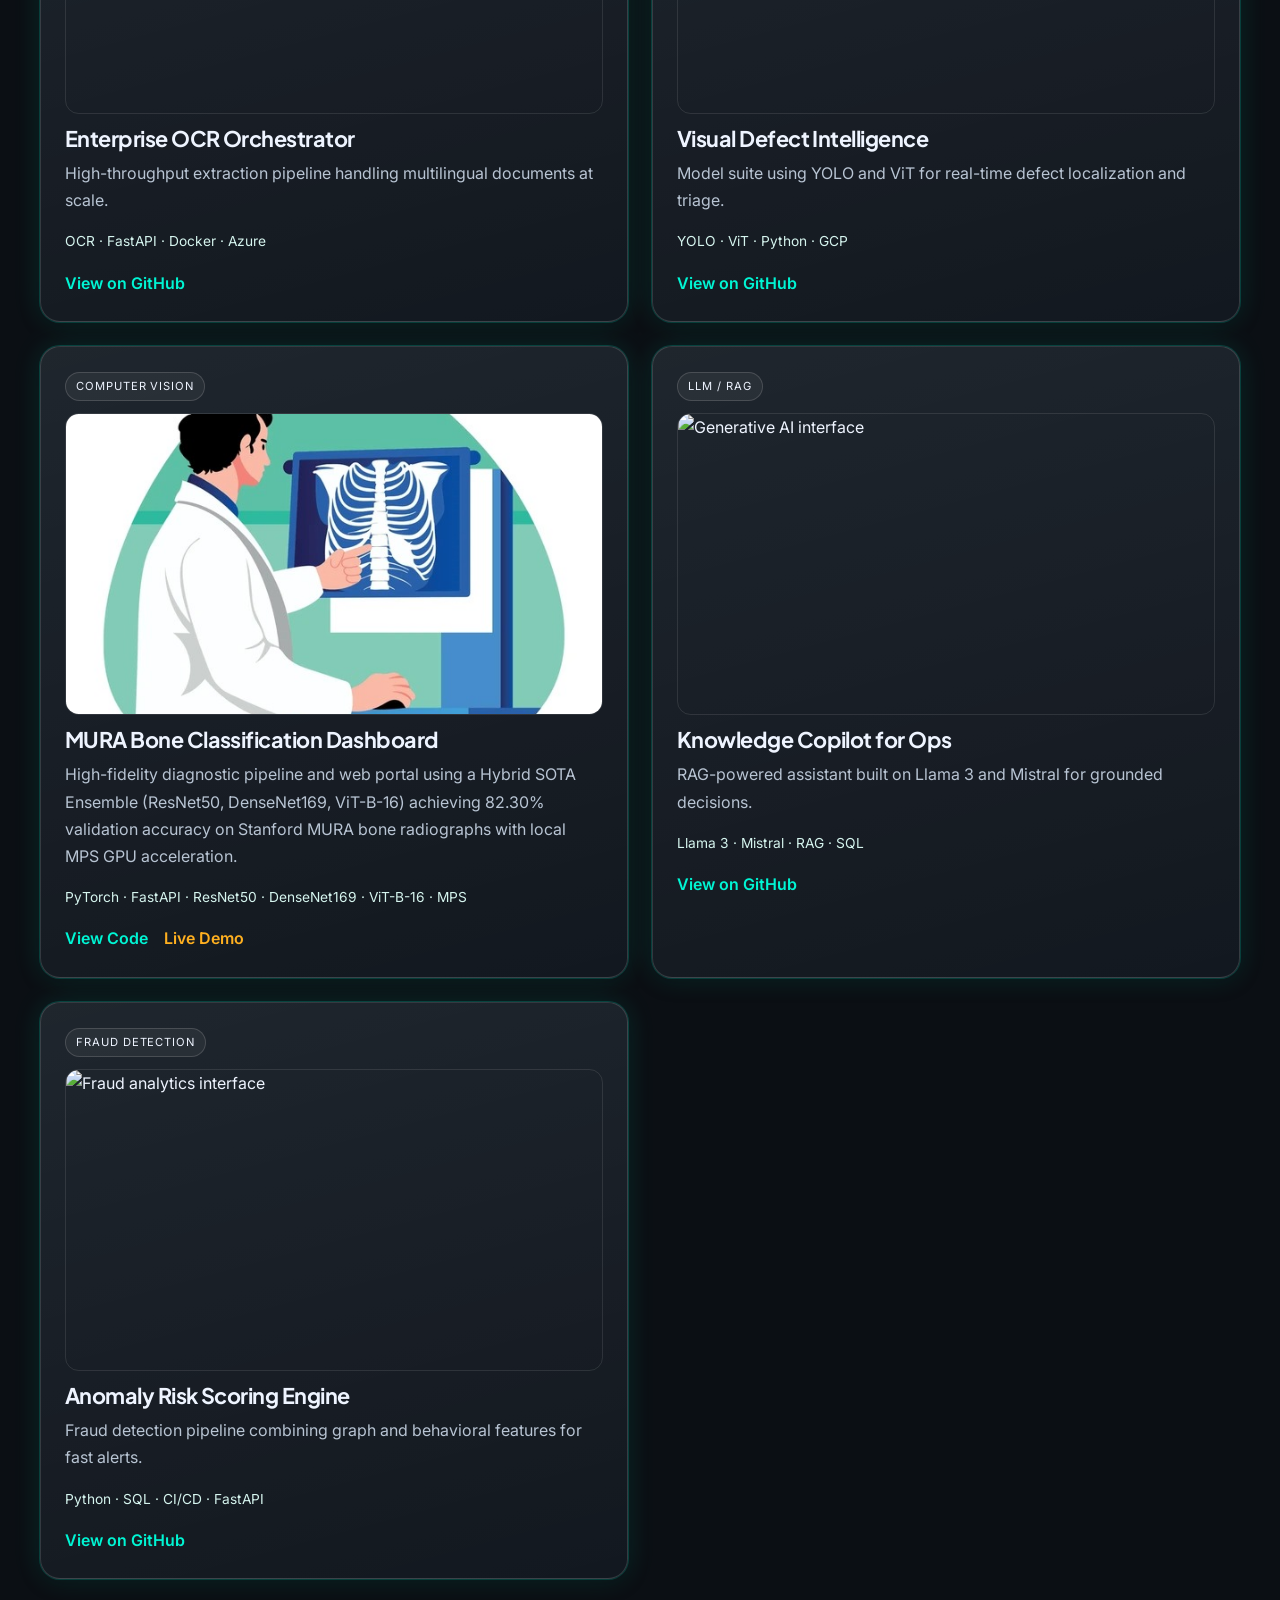
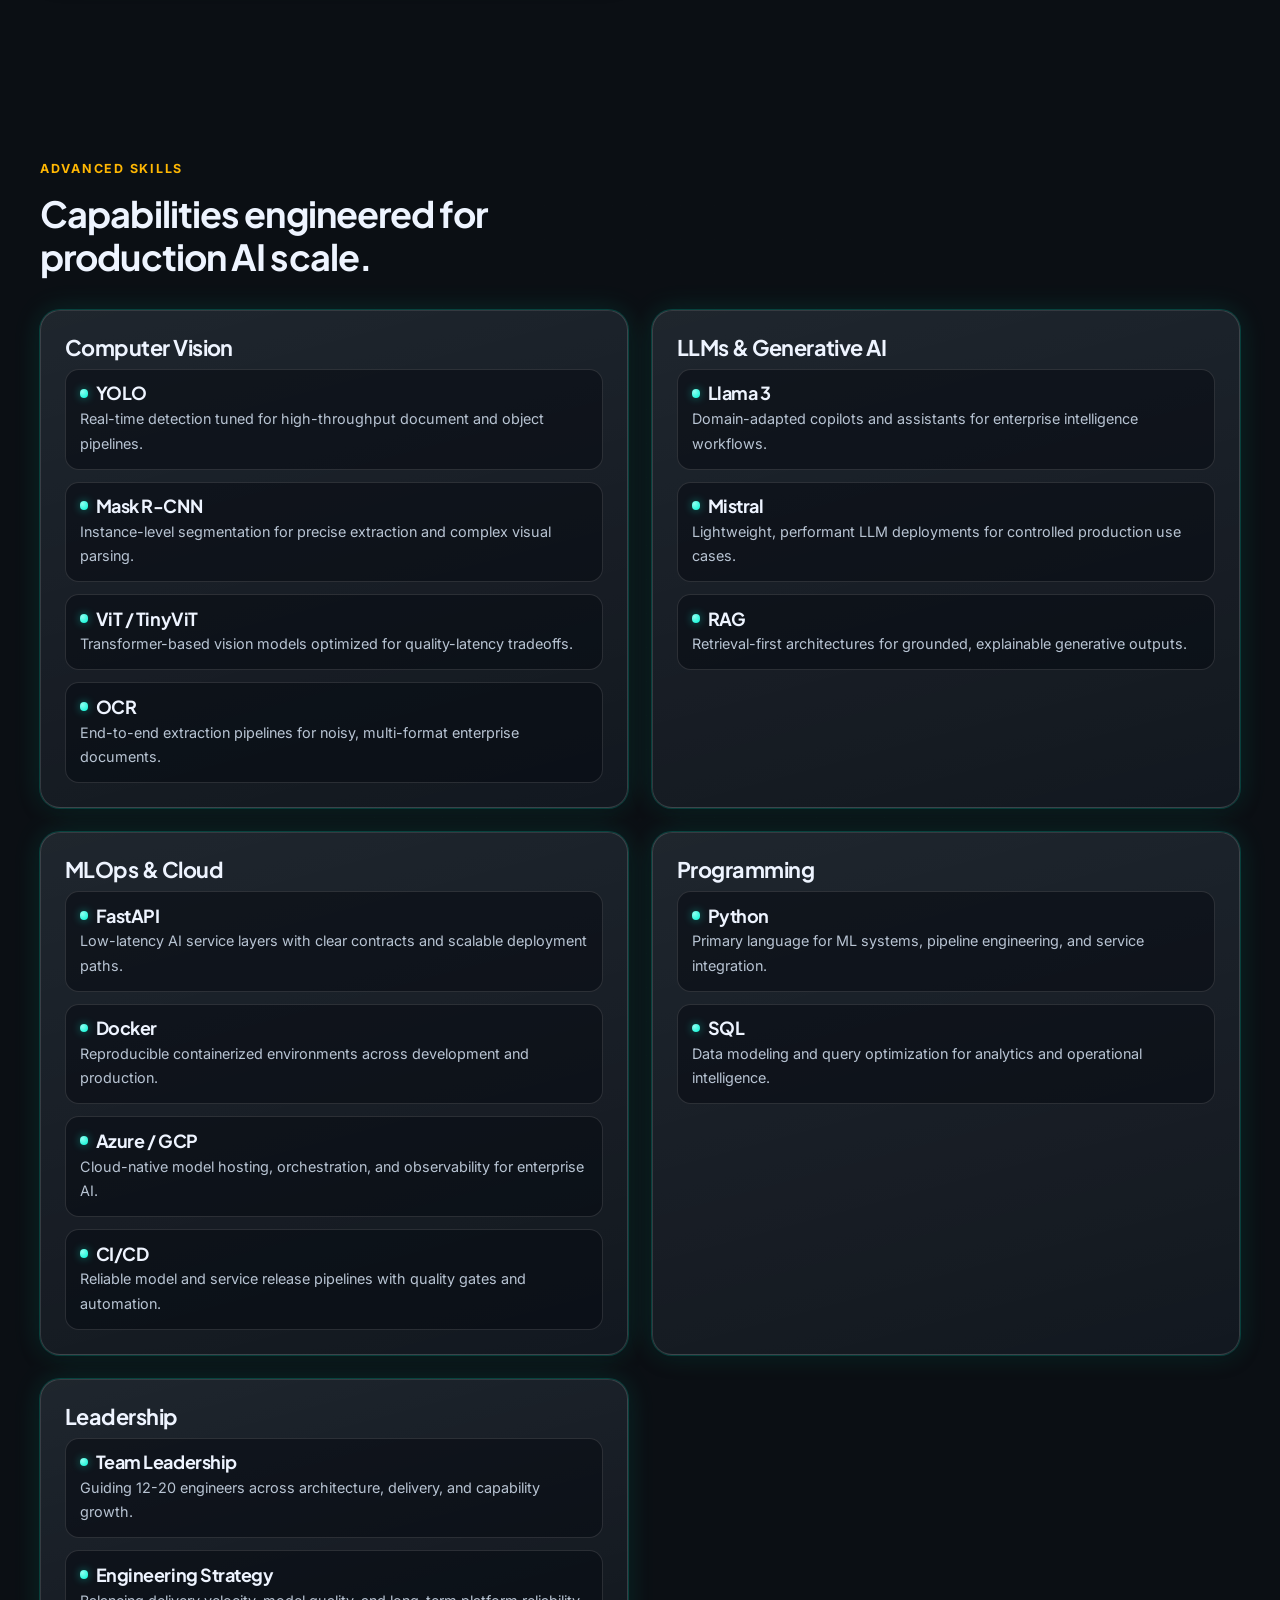
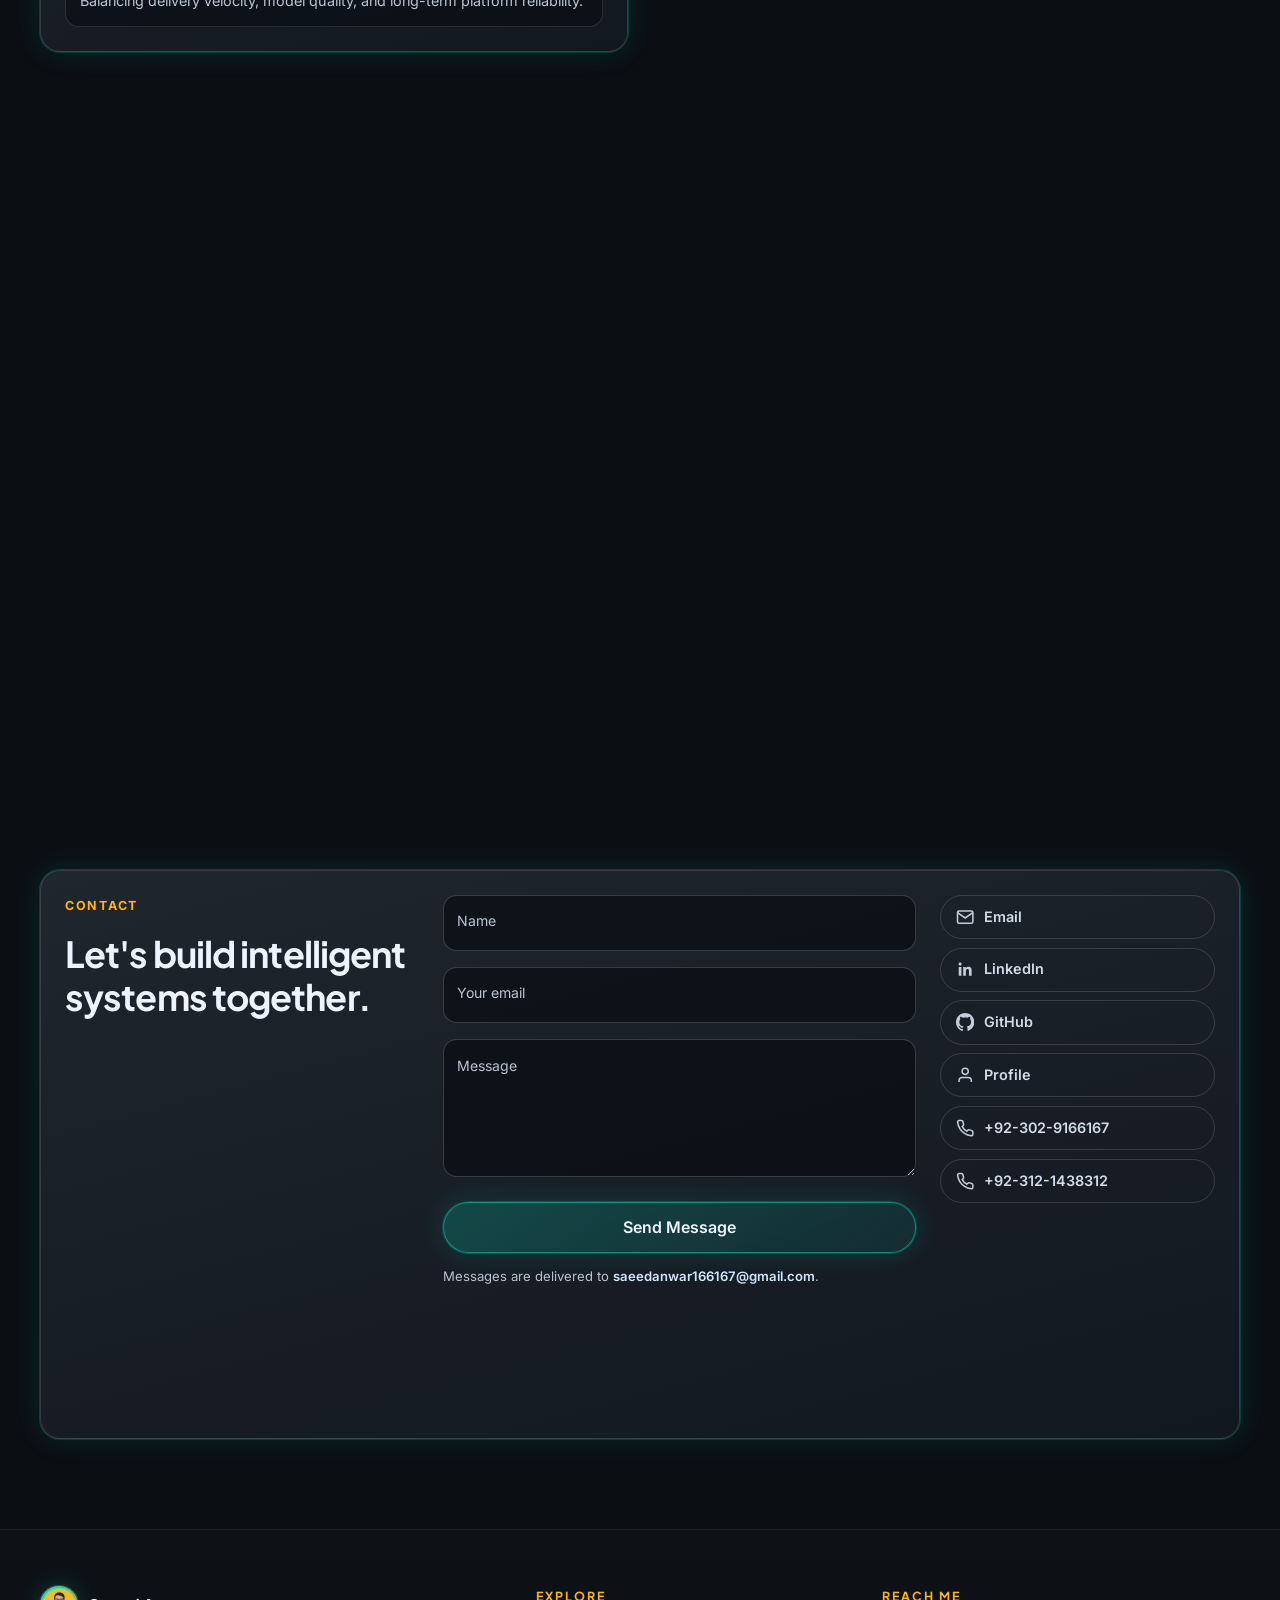
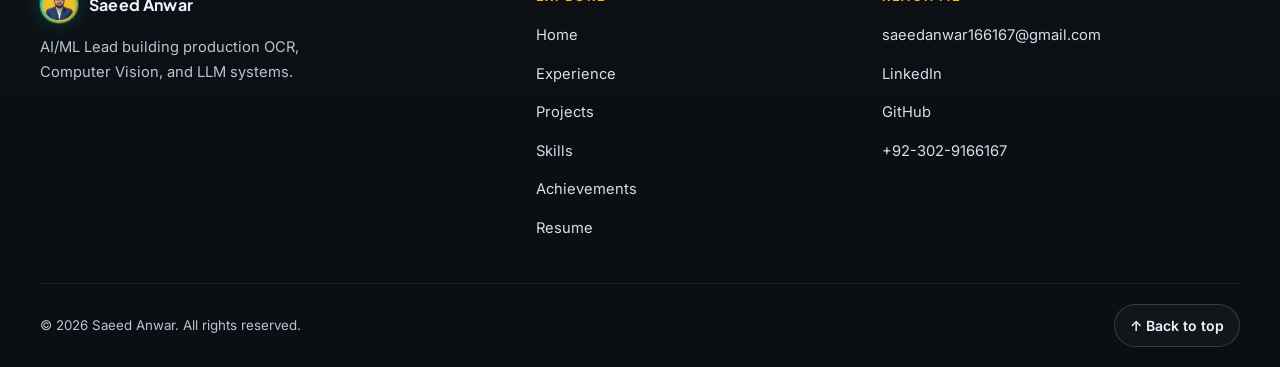
==== commit fa198d92: "Change MURA live demo link to point directly to Hugging Face Space" ====
--- a/index.html
+++ b/index.html
@@ -274,7 +274,7 @@
                 <a class="text-link" href="https://github.com/Saeed0296/mura_classification" target="_blank" rel="noopener"
                   >View Code</a
                 >
-                <a class="text-link" href="https://saeed0296.github.io/mura_classification/static/index.html" target="_blank" rel="noopener"
+                <a class="text-link" href="https://huggingface.co/spaces/Saeed0296/mura-classification" target="_blank" rel="noopener"
                   style="color: #ffb020;"
                   >Live Demo</a
                 >
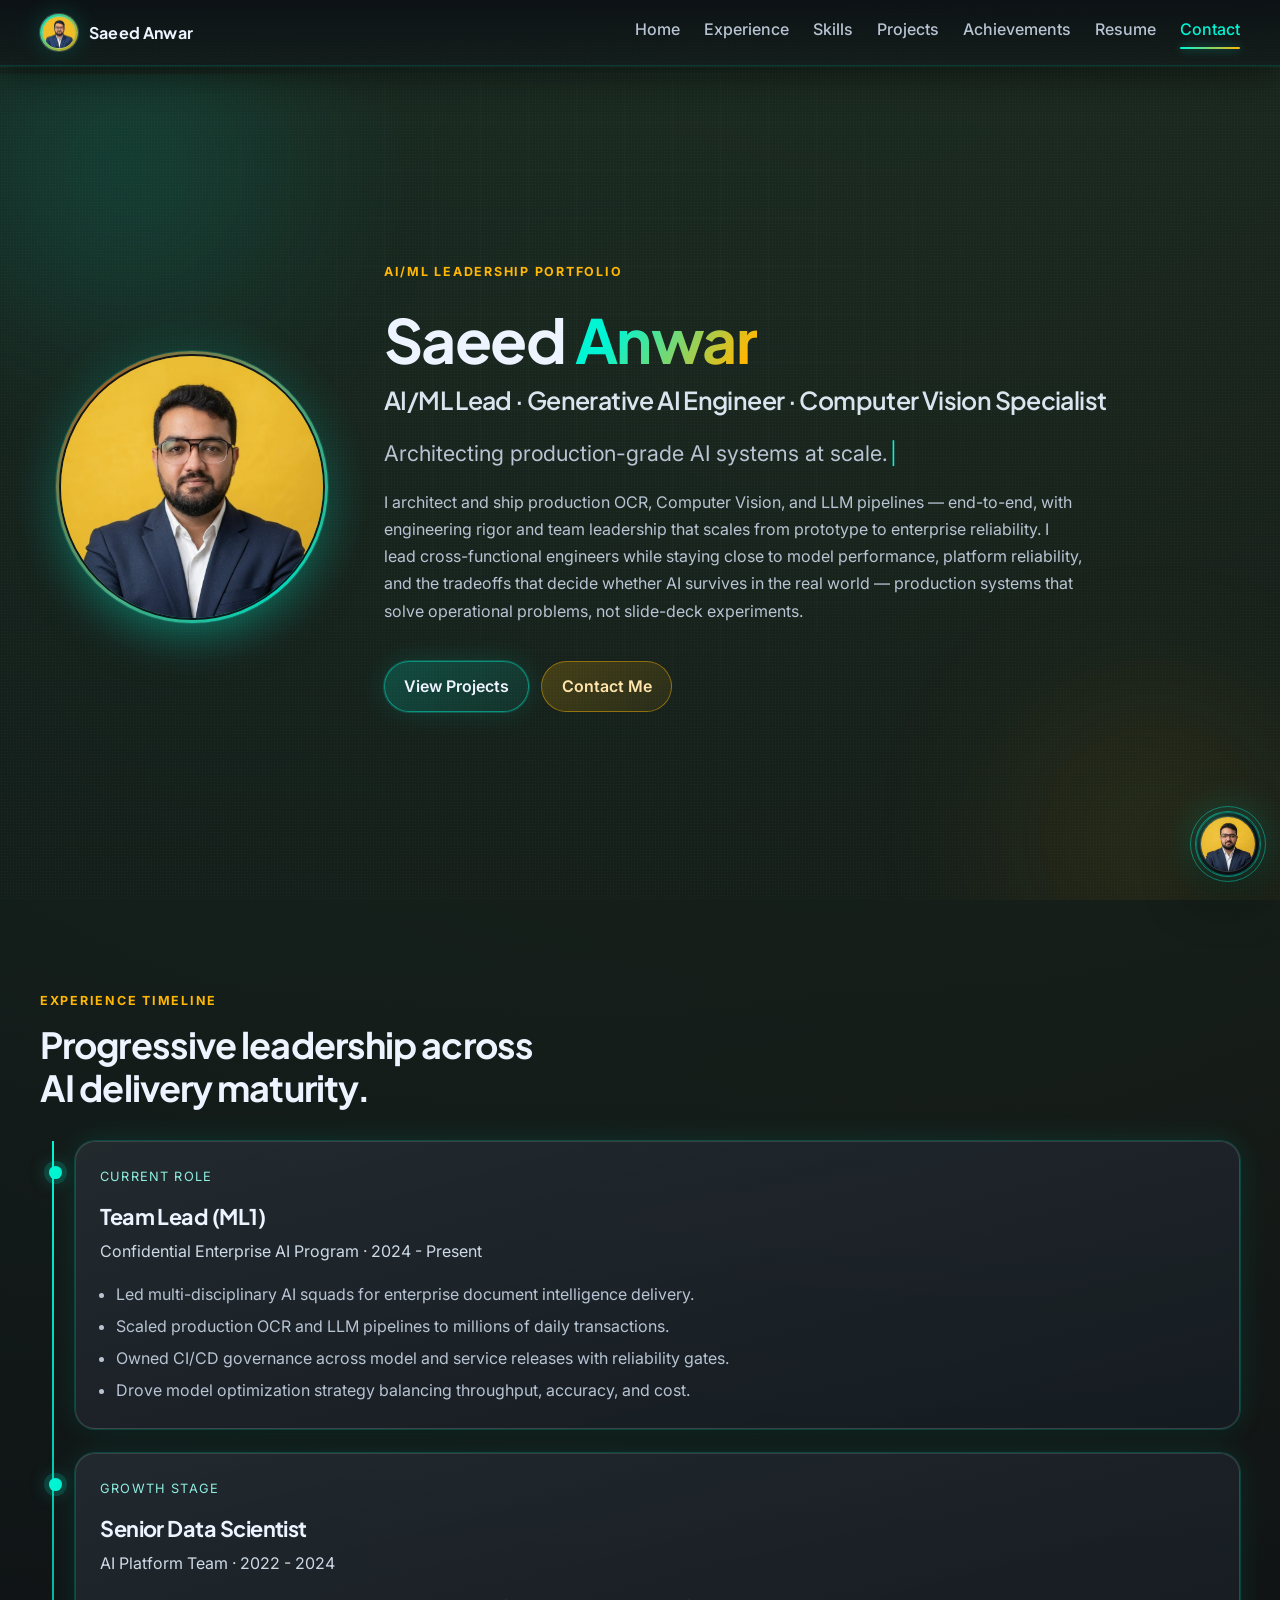
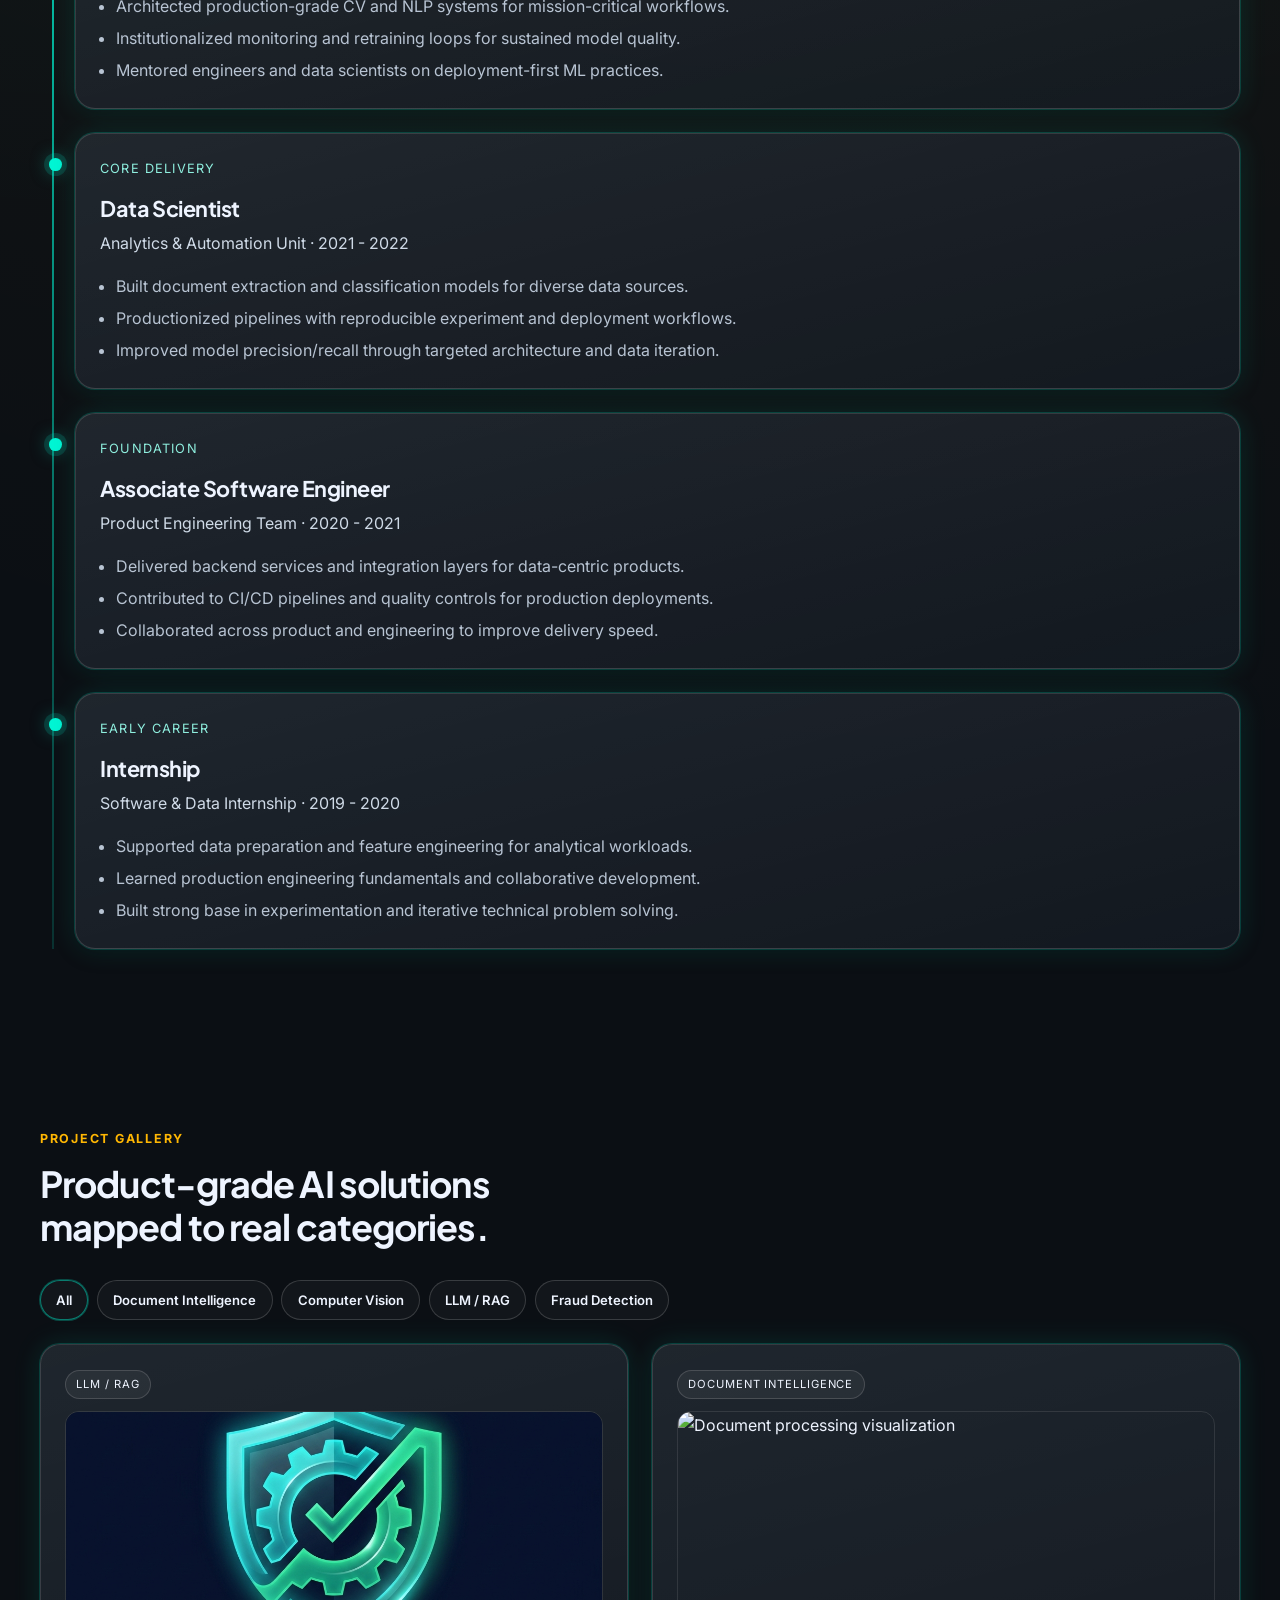
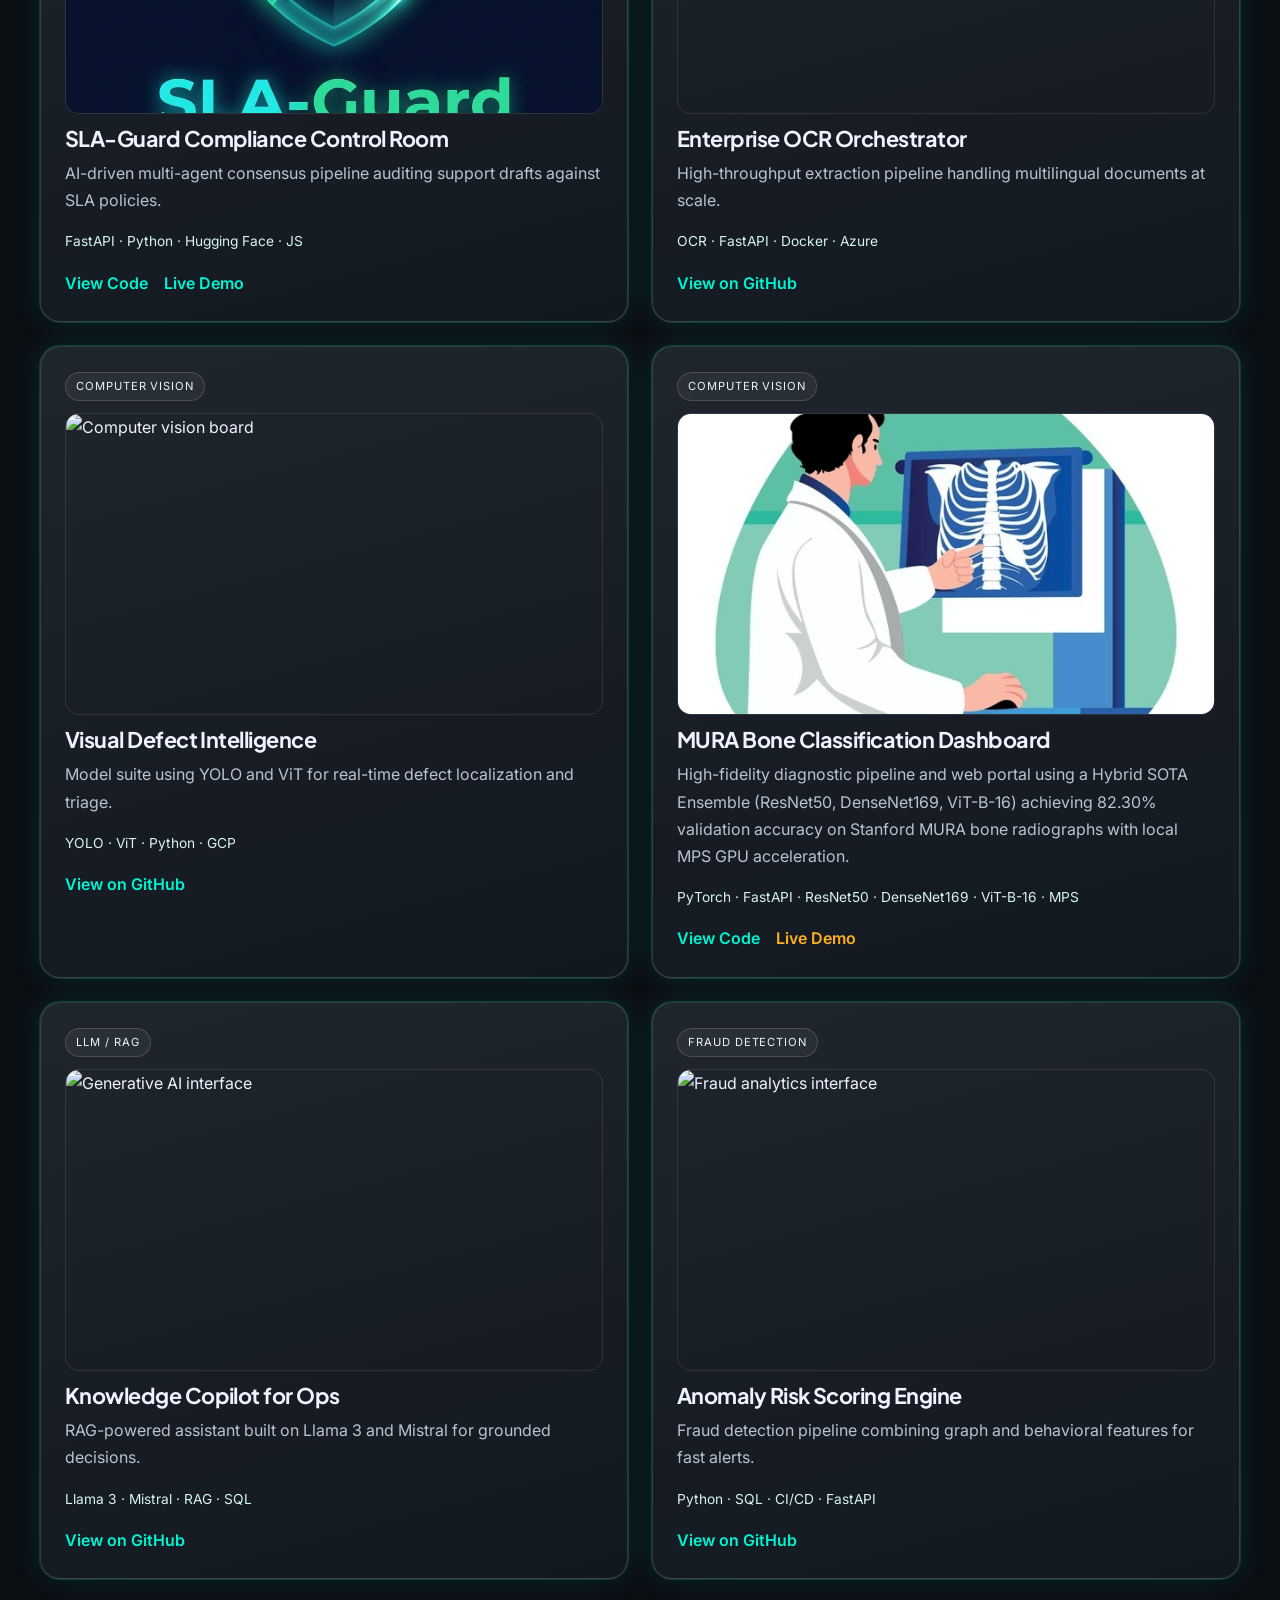
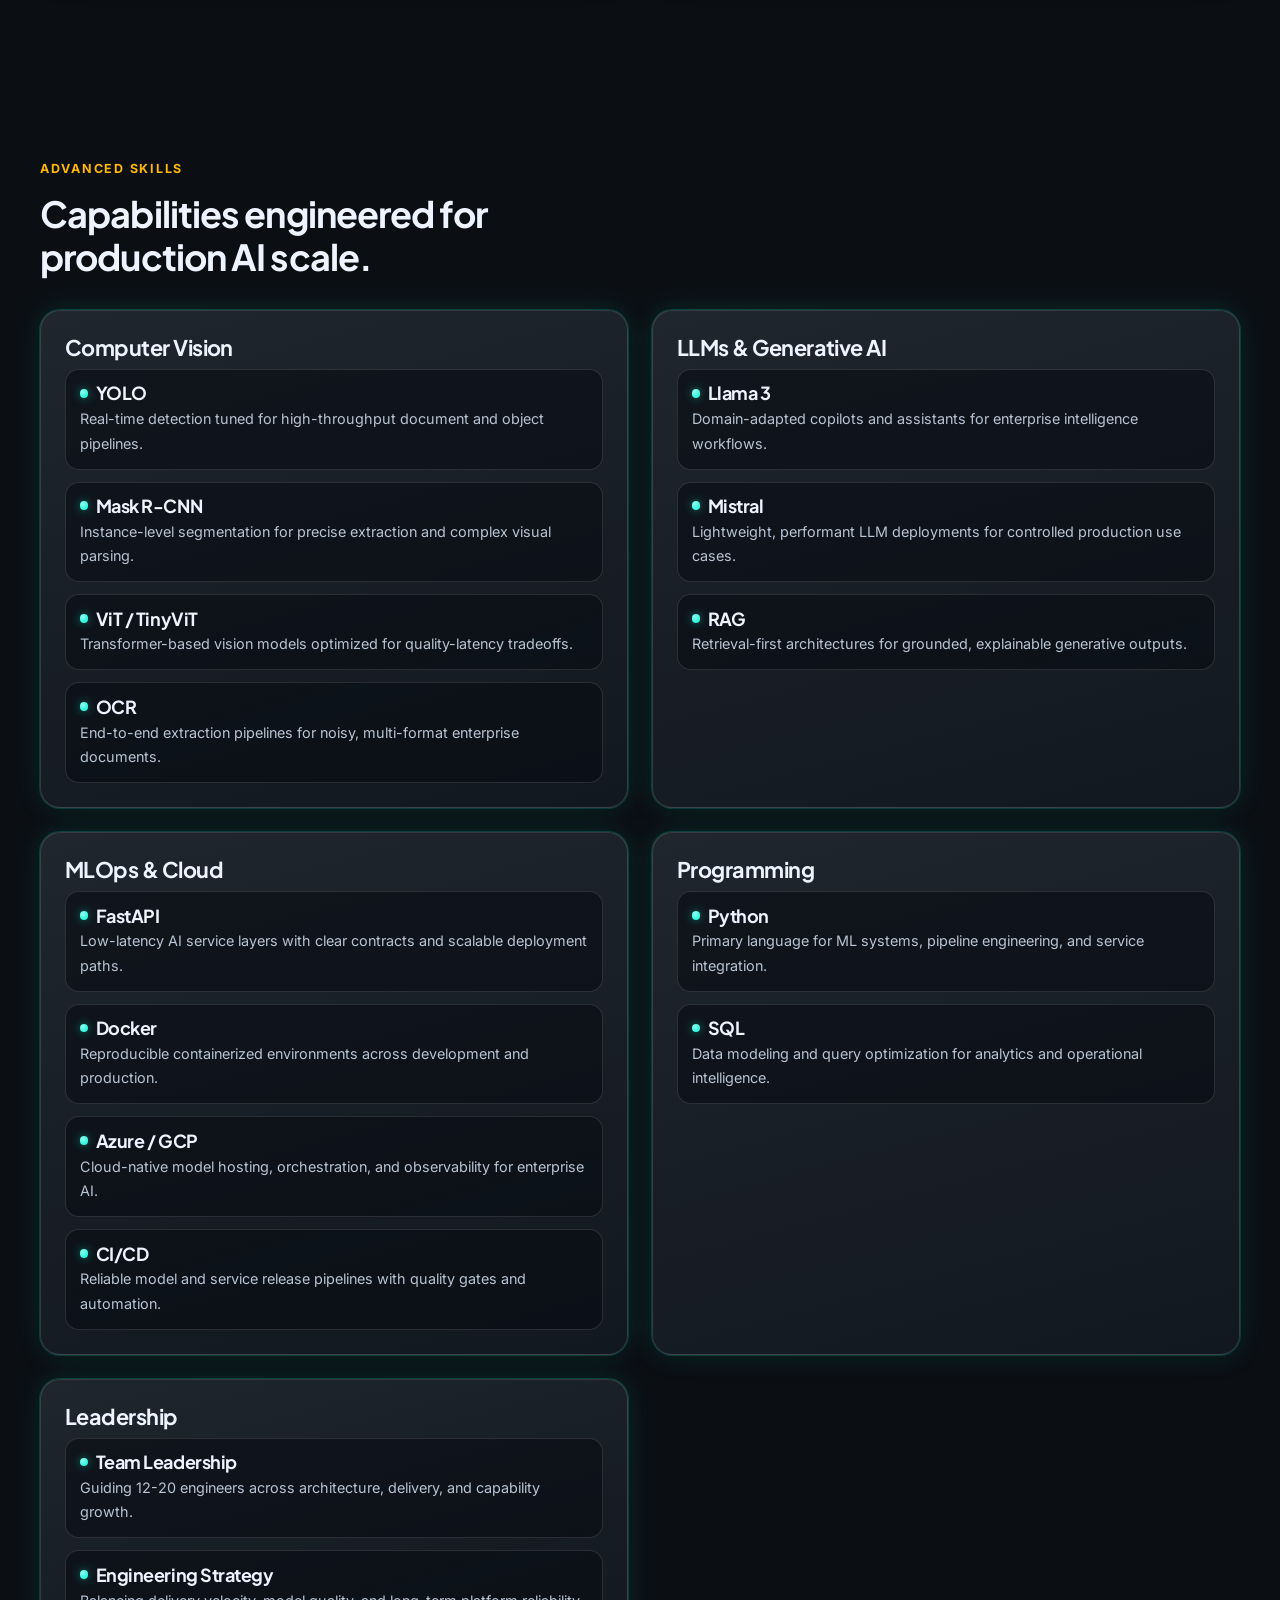
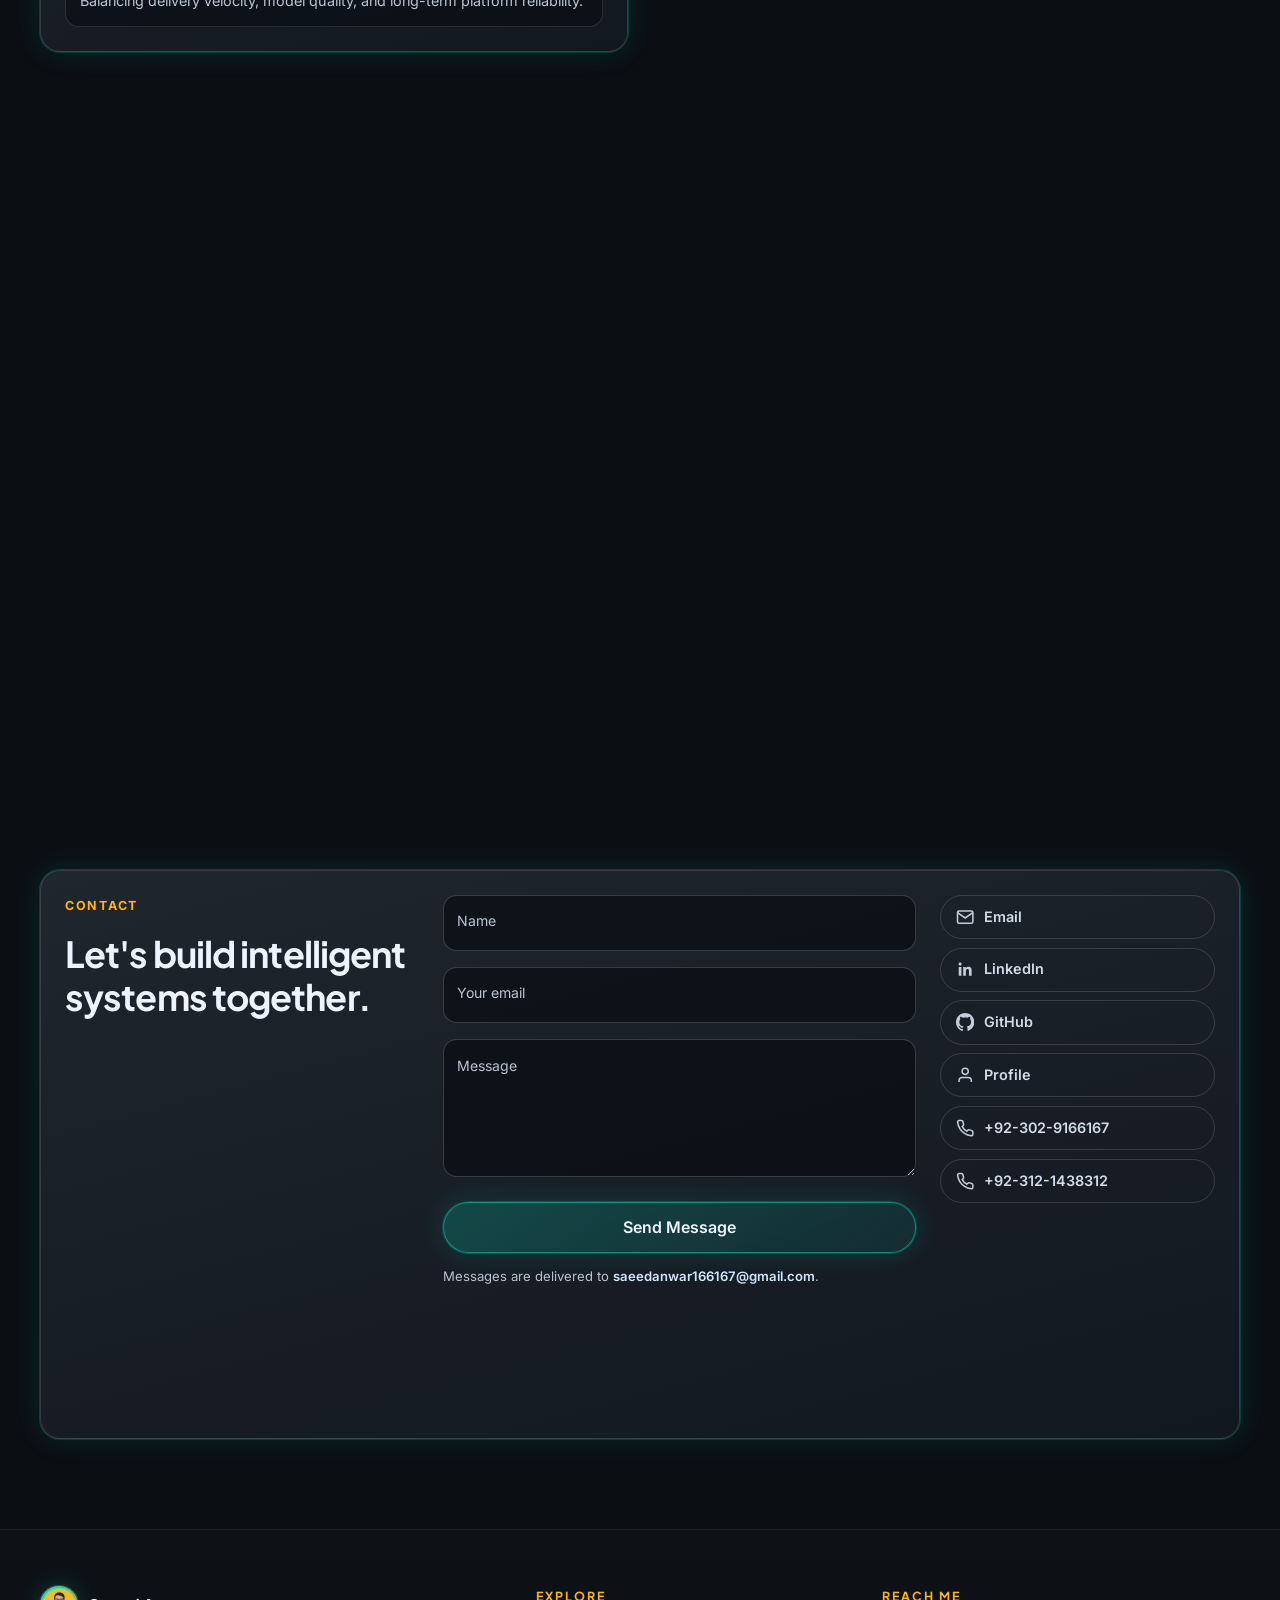
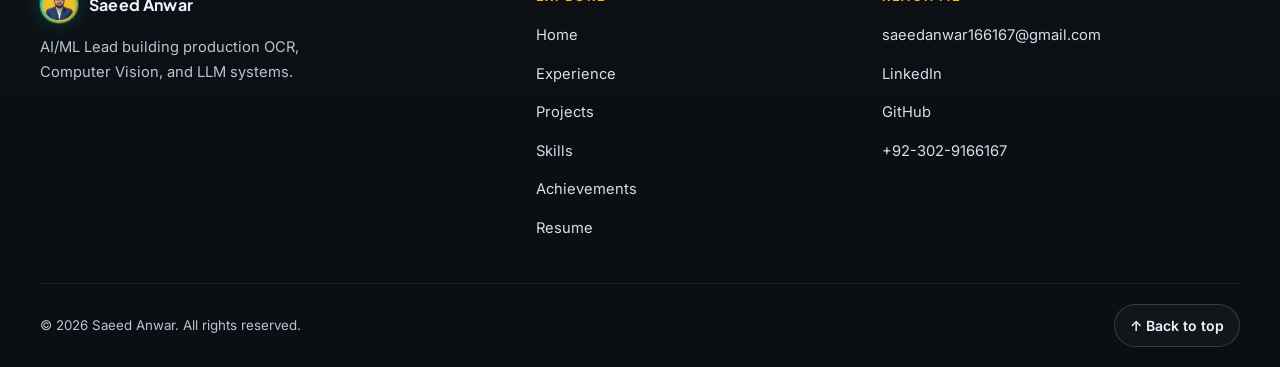
==== commit 2f806b05: "Add SLA-Guard project to portfolio" ====
--- a/index.html
+++ b/index.html
@@ -232,6 +232,21 @@
             <button class="btn btn-ghost" data-filter="Fraud Detection">Fraud Detection</button>
           </div>
           <div class="projects-grid">
+            <article class="card glass-card project-card reveal-stagger tilt-card" data-category="LLM / RAG">
+              <span class="badge">LLM / RAG</span>
+              <img
+                loading="lazy"
+                src="assets/images/sla-guard-logo.png"
+                alt="SLA-Guard Control Room"
+              />
+              <h3>SLA-Guard Compliance Control Room</h3>
+              <p>AI-driven multi-agent consensus pipeline auditing support drafts against SLA policies.</p>
+              <p class="stack">FastAPI · Python · Hugging Face · JS</p>
+              <div style="display: flex; gap: 1rem; margin-top: 1rem;">
+                <a class="text-link" href="https://github.com/Saeed0296/sla_guard" target="_blank" rel="noopener">View Code</a>
+                <a class="text-link" href="https://huggingface.co/spaces/Saeed0296/sla-guard" target="_blank" rel="noopener">Live Demo</a>
+              </div>
+            </article>
             <article class="card glass-card project-card reveal-stagger tilt-card" data-category="Document Intelligence">
               <span class="badge">Document Intelligence</span>
               <img
